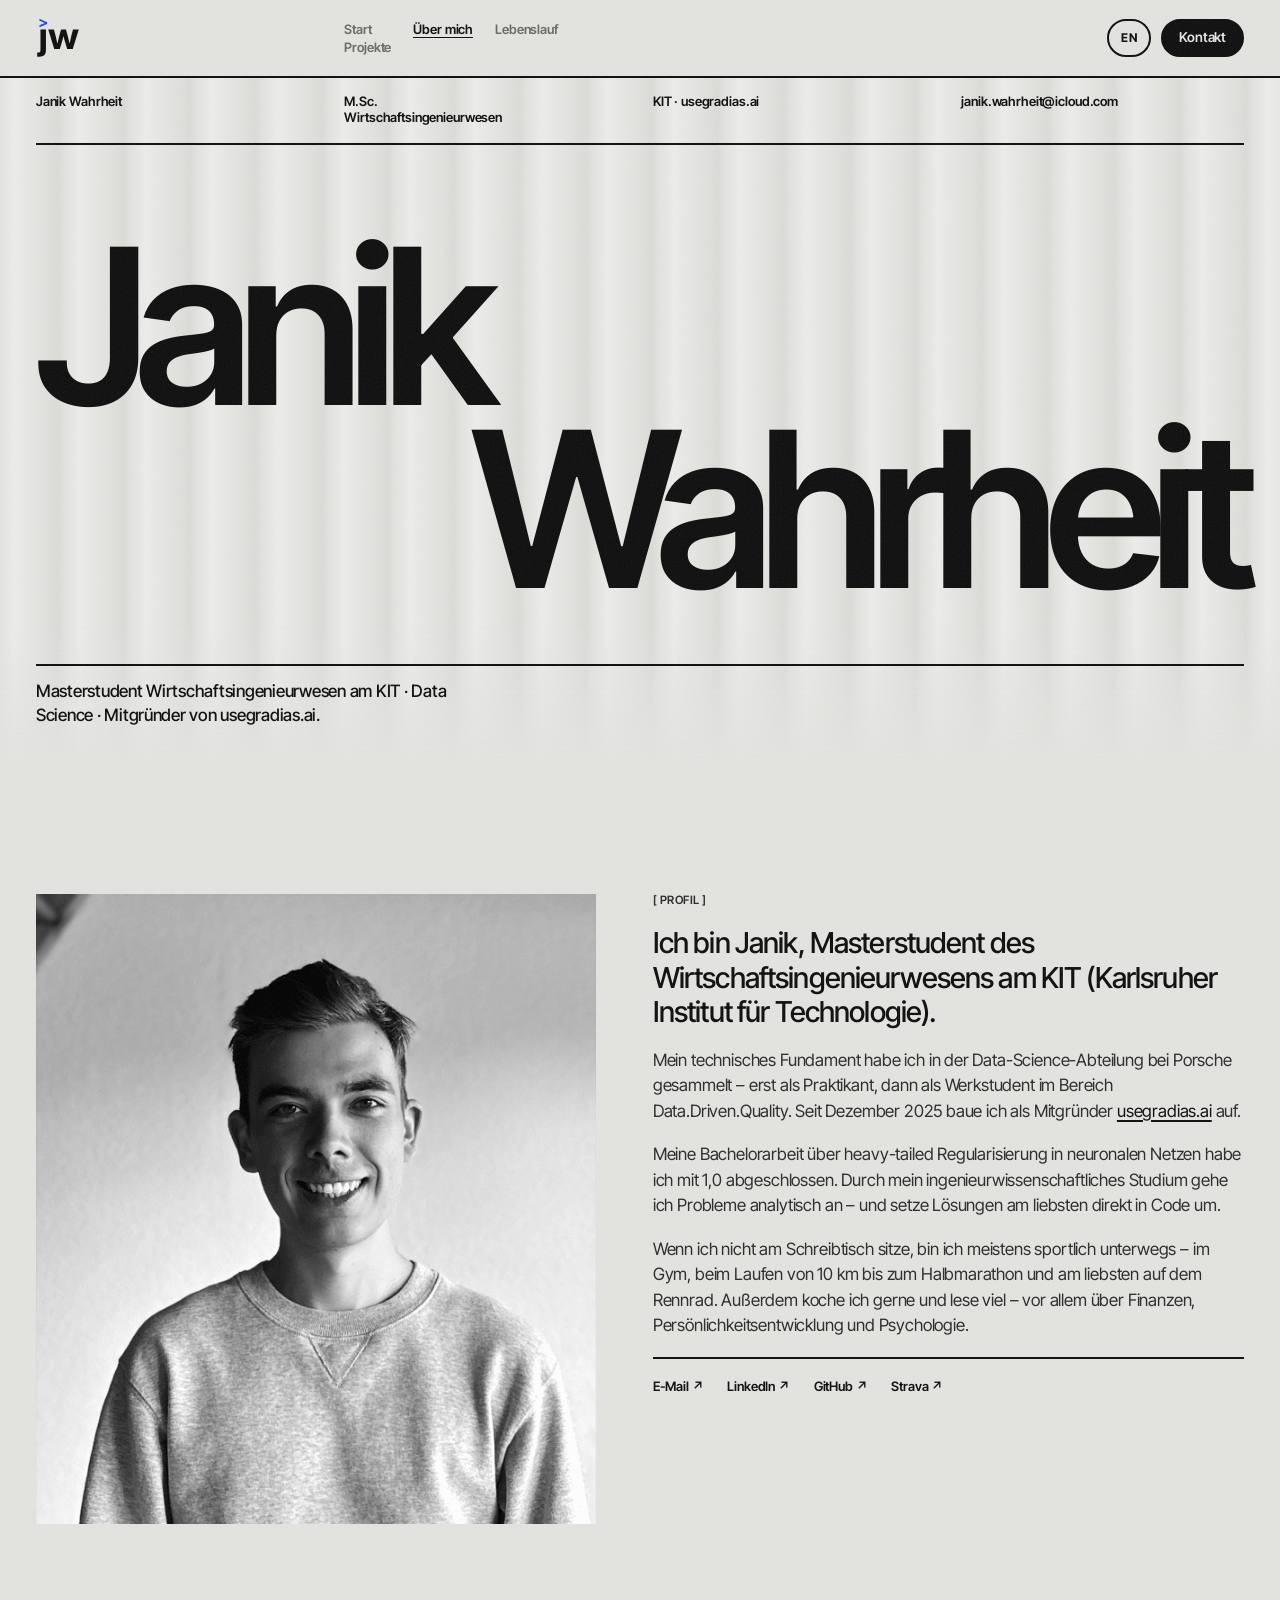
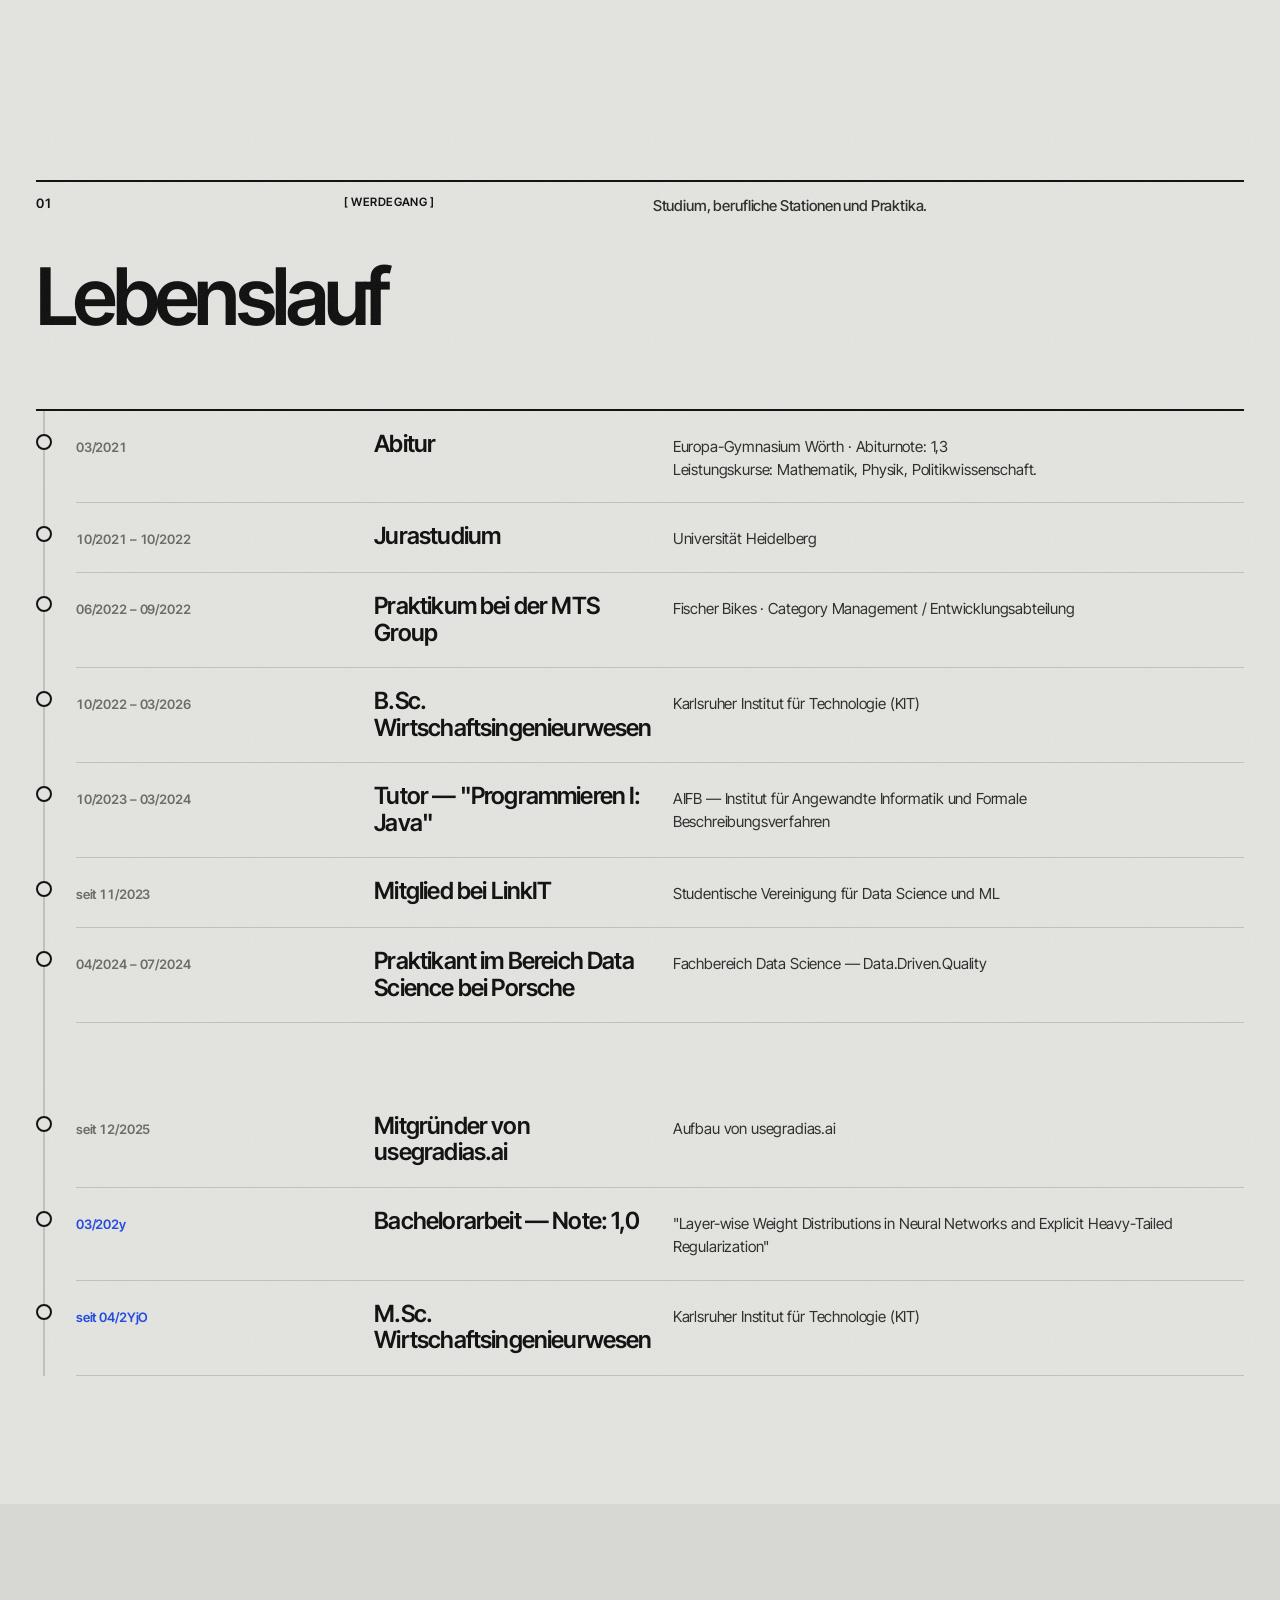
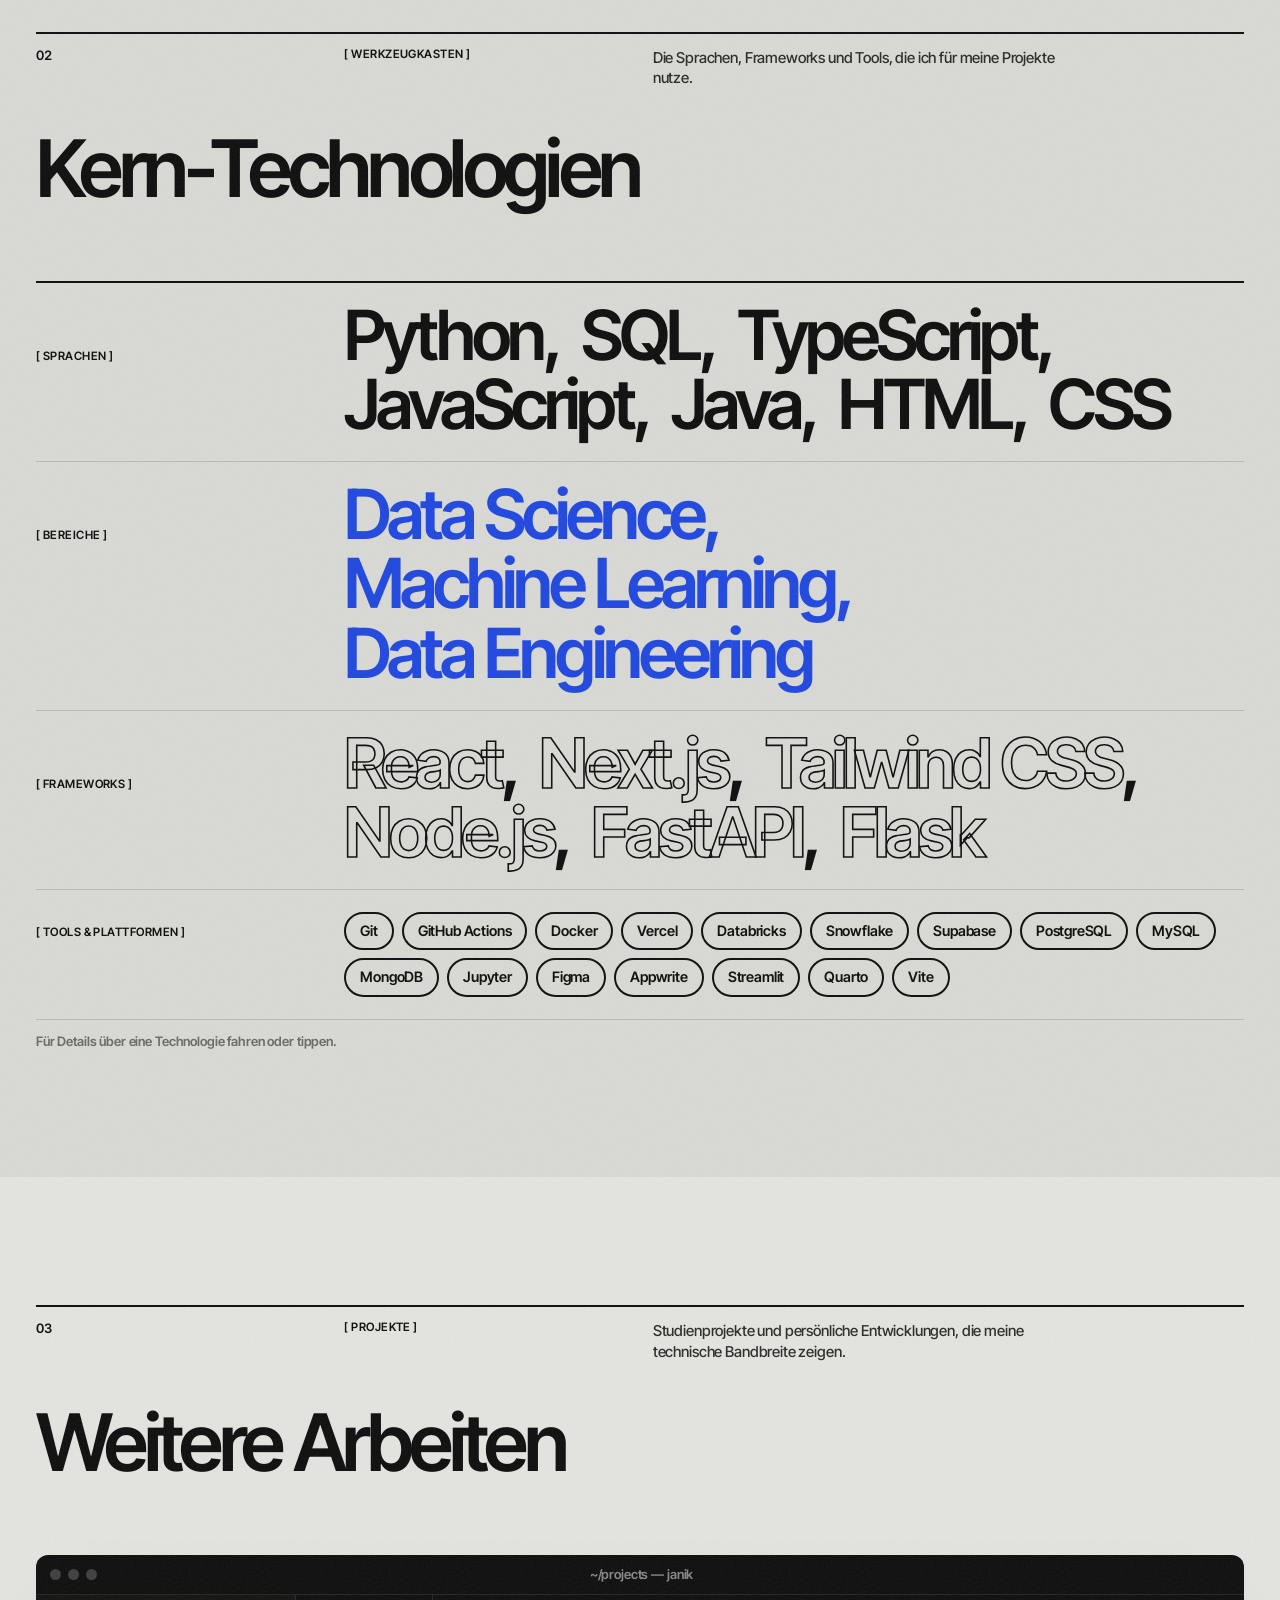
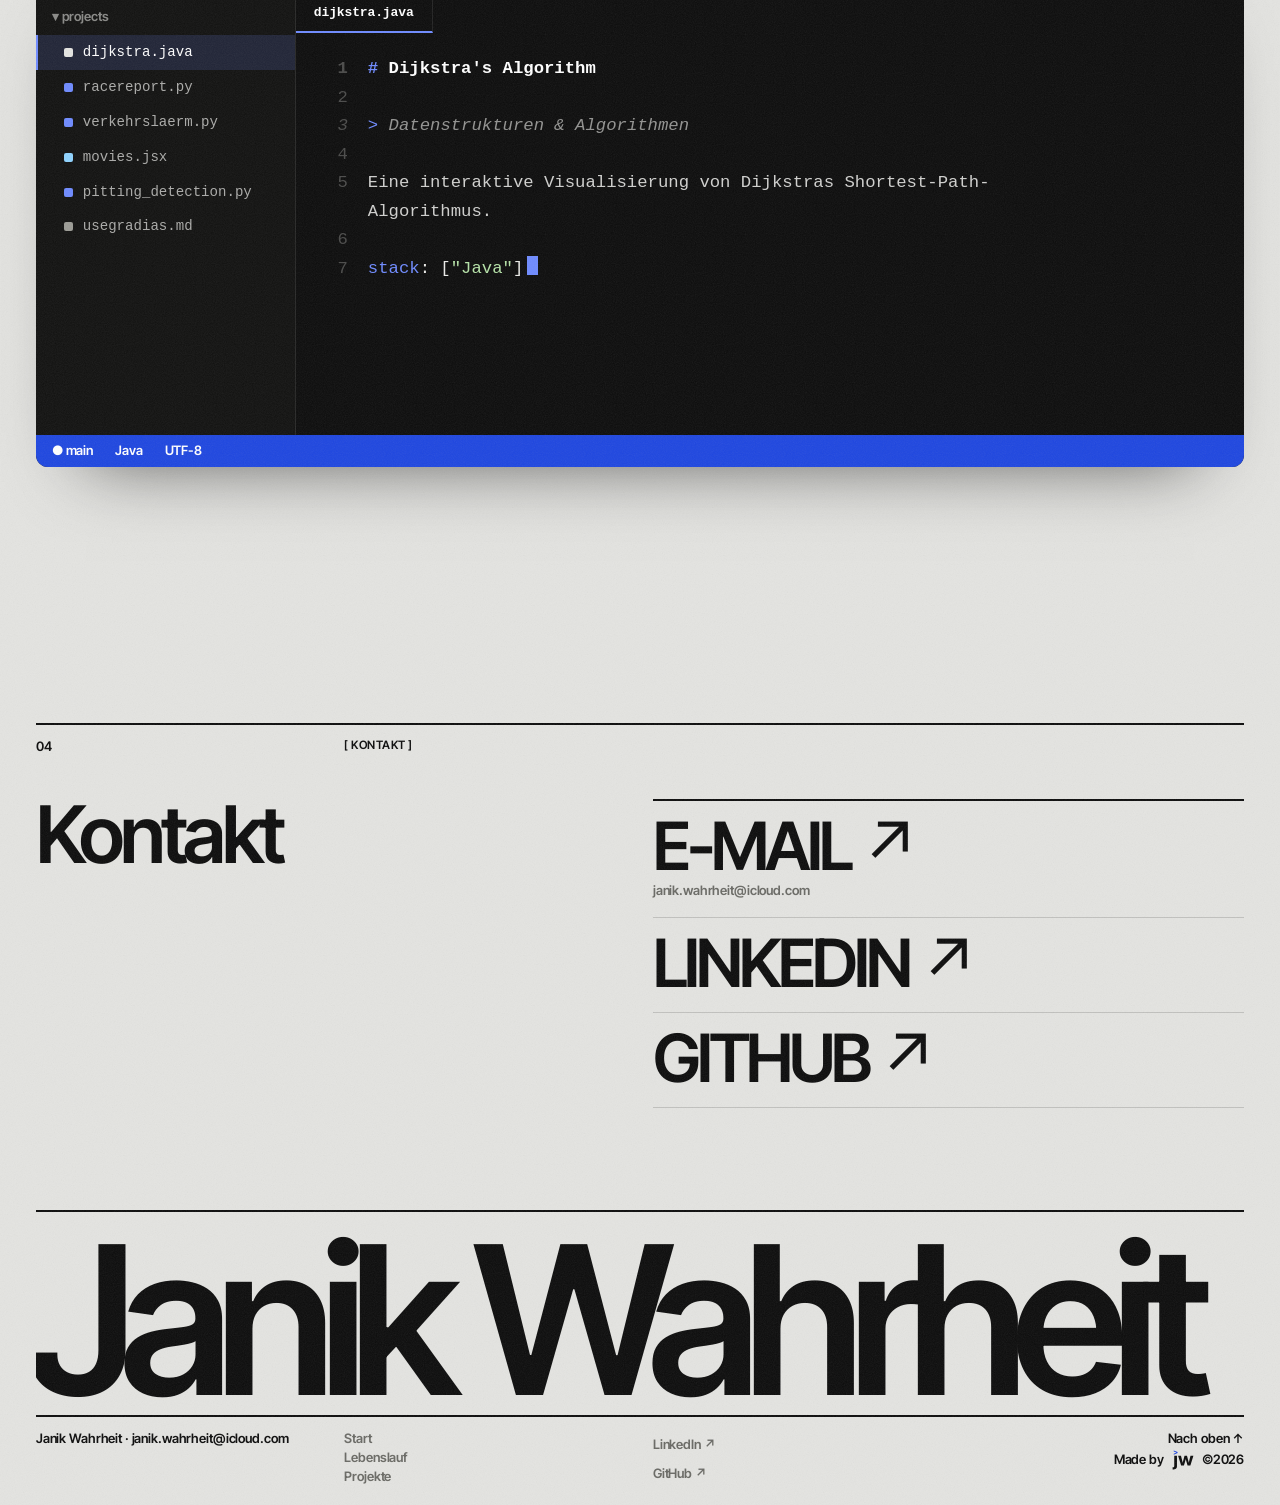
==== aboutme/index.html @ 0285ab27 "fixes" ====
<!DOCTYPE html>
<html lang="de">

<head>
  <meta charset="UTF-8">
  <meta name="viewport" content="width=device-width, initial-scale=1.0, viewport-fit=cover">
  <title data-i18n-title="about.cv_page_title">Lebenslauf — Janik Wahrheit</title>
  <meta name="description" data-i18n-content="about.cv_meta_desc"
    content="Janik Wahrheit — Masterstudent Wirtschaftsingenieurwesen am KIT. Lebenslauf, Projekte und Kenntnisse.">
  <meta name="theme-color" content="#E4E4E1">
  <link rel="icon" type="image/svg+xml" href="../assets/img/favicon.svg">
  <link rel="preconnect" href="https://fonts.googleapis.com">
  <link rel="preconnect" href="https://fonts.gstatic.com" crossorigin>
  <link href="https://fonts.googleapis.com/css2?family=Inter+Tight:ital,wght@0,300..800;1,300..800&display=swap" rel="stylesheet">
  <link rel="stylesheet" href="../css/style.css">
  <script>document.documentElement.classList.add("js");</script>
</head>

<body class="cv-page">
  <svg width="0" height="0" style="position:absolute" aria-hidden="true" focusable="false">
    <symbol id="jw-mark" viewBox="650 690 1700 1540">
      <g transform="translate(448.824415 559.140952)" style="fill:var(--jw-ink,currentColor)"><path d="M373.634,570.579L584.409,570.579L584.409,1390.892C584.409,1442.636 574.321,1486.31 554.146,1521.914C533.97,1557.518 504.419,1584.458 465.492,1602.734C426.566,1621.011 378.619,1630.149 321.653,1630.149L247.597,1630.149L247.597,1463.523L291.034,1463.523C320.466,1463.523 341.591,1456.165 354.408,1441.449C367.226,1426.733 373.634,1403.472 373.634,1371.666L373.634,570.579Z"/><path d="M906.268,1332.501L673.419,570.579L894.163,570.579L963.234,840.456C976.526,894.099 989.581,950.235 1002.398,1008.862C1015.216,1067.49 1027.796,1126.948 1040.138,1187.238L1013.079,1187.238C1026.372,1127.423 1040.138,1068.083 1054.38,1009.218C1068.621,950.353 1082.626,894.099 1096.392,840.456L1169.024,570.579L1359.149,570.579L1430.356,840.456C1444.598,894.099 1458.721,950.235 1472.725,1008.862C1486.729,1067.49 1500.377,1126.948 1513.669,1187.238L1485.898,1187.238C1498.716,1126.948 1511.415,1067.609 1523.995,1009.218C1536.575,950.828 1549.273,894.574 1562.091,840.456L1630.45,570.579L1854.754,570.579L1621.193,1332.501L1404.722,1332.501L1317.136,1032.005C1308.591,1002.572 1300.284,971.834 1292.214,939.791C1284.143,907.747 1276.192,875.348 1268.359,842.592C1260.526,809.837 1252.575,778.031 1244.504,747.174L1283.669,747.174C1275.598,778.031 1267.528,809.837 1259.458,842.592C1251.388,875.348 1243.318,907.747 1235.247,939.791C1227.177,971.834 1218.87,1002.572 1210.325,1032.005L1122.027,1332.501L906.268,1332.501Z"/></g>
      <path style="fill:var(--jw-chev,#1F47E0)" d="M783 720L1080 850V922L783 1052V971L990 886L783 801Z"/>
    </symbol>
  </svg>

  <a class="skip-link" href="#main" data-i18n="common.skip_link">Zum Inhalt springen</a>

  <header class="mast" id="top">
    <div class="wrap mast-inner">
      <a class="brand" href="../index.html" aria-label="Janik Wahrheit">
        <svg class="mark" viewBox="0 0 1700 1540" aria-hidden="true" focusable="false"><use href="#jw-mark"/></svg>
      </a>
      <nav class="nav" id="nav">
        <a href="../index.html"><span data-i18n="common.nav_home">Start</span></a>
        <a href="./index.html" class="active"><span data-i18n="common.nav_about">Über mich</span></a>
        <a href="#cv"><span data-i18n="about.cv_h2">Lebenslauf</span></a>
        <a href="#projects"><span data-i18n="about.projects_eyebrow">Projekte</span></a>
        <a class="nav-contact" href="#contact"><span data-i18n="common.nav_contact_btn">Kontakt</span></a>
      </nav>
      <div class="mast-actions">
        <button class="lang-toggle" id="lang-toggle" type="button" aria-label="Switch to English">EN</button>
        <a class="btn btn-ink btn-sm mast-cta" href="#contact"><span data-i18n="common.nav_contact_btn">Kontakt</span></a>
        <button class="nav-toggle" id="nav-toggle" type="button" aria-label="Menü öffnen"
          data-i18n-attr="aria-label:common.nav_toggle_aria" aria-expanded="false" aria-controls="nav">
          <span></span><span></span>
        </button>
      </div>
    </div>
  </header>

  <main id="main">

    <!-- HERO -->
    <section class="hero flutes">
      <div class="wrap">
        <div class="meta-row g4">
          <p class="t-xs">Janik Wahrheit</p>
          <p class="t-xs" data-i18n="about.cv11_title">M.Sc. Wirtschaftsingenieurwesen</p>
          <p class="t-xs">KIT · usegradias.ai</p>
          <p class="t-xs"><a href="mailto:janik.wahrheit@icloud.com">janik.wahrheit@icloud.com</a></p>
        </div>
        <div class="hero-title" data-glass-area>
          <h1 class="display cv-name"><span class="l">Janik</span><span class="l l-r">Wahrheit</span></h1>
          <div class="blur-lens" aria-hidden="true"></div>
        </div>
        <div class="foot-row g4">
          <p class="hero-sub" data-i18n="about.cv_sub_line">Masterstudent Wirtschaftsingenieurwesen am KIT · Data Science · Mitgründer von usegradias.ai.</p>
        </div>
      </div>
    </section>

    <!-- PROFILE -->
    <section class="sec" id="about">
      <div class="wrap">
        <div class="intro g4">
          <figure class="intro-photo bw">
            <img src="../assets/img/janik-photo.jpg" alt="Foto von Janik Wahrheit" data-i18n-attr="alt:about.photo_alt" width="623" height="700">
          </figure>
          <div class="intro-text">
            <p class="t-br" data-i18n="about.profile_label">Profil</p>
            <p class="lead" data-i18n="about.p1">Ich bin Janik, Masterstudent des Wirtschaftsingenieurwesens am KIT (Karlsruher Institut für Technologie).</p>
            <p data-i18n-html="about.cv_p2">Mein technisches Fundament habe ich in der Data-Science-Abteilung bei Porsche gesammelt – erst als Praktikant, dann als Werkstudent im Bereich Data.Driven.Quality. Seit Dezember 2025 baue ich als Mitgründer <a href="https://usegradias.ai/" target="_blank" rel="noopener">usegradias.ai</a> auf.</p>
            <p data-i18n="about.cv_p3">Meine Bachelorarbeit über heavy-tailed Regularisierung in neuronalen Netzen habe ich mit 1,0 abgeschlossen. Durch mein ingenieurwissenschaftliches Studium gehe ich Probleme analytisch an – und setze Lösungen am liebsten direkt in Code um.</p>
            <p data-i18n="about.p4">Wenn ich nicht am Schreibtisch sitze, bin ich meistens sportlich unterwegs – im Gym, beim Laufen von 10 km bis zum Halbmarathon und am liebsten auf dem Rennrad. Außerdem koche ich gerne und lese viel – vor allem über Finanzen, Persönlichkeitsentwicklung und Psychologie.</p>
            <ul class="inline-links" aria-label="Kontakt" data-i18n-attr="aria-label:common.nav_contact_btn">
              <li><a href="mailto:janik.wahrheit@icloud.com">E-Mail ↗</a></li>
              <li><a href="https://www.linkedin.com/in/janik-wahrheit-402186225/" target="_blank" rel="noopener">LinkedIn ↗</a></li>
              <li><a href="https://github.com/janikWa" target="_blank" rel="noopener">GitHub ↗</a></li>
              <li><a href="https://www.strava.com/athletes/40733372" target="_blank" rel="noopener">Strava ↗</a></li>
            </ul>
          </div>
        </div>
      </div>
    </section>

    <!-- CV — chronological, oldest first -->
    <section class="sec" id="cv">
      <div class="wrap">
        <header class="sec-head g4">
          <span class="t-xs sec-num">01</span>
          <span class="t-br" data-i18n="about.cv_eyebrow">Werdegang</span>
          <p class="t-sm sec-sub" data-i18n="about.cv_sub">Studium, berufliche Stationen und Praktika.</p>
        </header>
        <h2 class="h2" data-i18n="about.cv_h2">Lebenslauf</h2>

        <ol class="cv">
          <li class="cv-row"><span class="t-xs cv-date" data-i18n="about.cv1_date">03/2021</span><h3 data-i18n="about.cv1_title">Abitur</h3><p data-i18n-html="about.cv1_desc">Europa-Gymnasium Wörth · Abiturnote: 1,3<br>Leistungskurse: Mathematik, Physik, Politikwissenschaft.</p></li>
          <li class="cv-row"><span class="t-xs cv-date" data-i18n="about.cv2_date">10/2021 – 10/2022</span><h3 data-i18n="about.cv2_title">Jurastudium</h3><p data-i18n="about.cv2_desc">Universität Heidelberg</p></li>
          <li class="cv-row"><span class="t-xs cv-date" data-i18n="about.cv3_date">06/2022 – 09/2022</span><h3 data-i18n="about.cv3_title">Praktikum bei der MTS Group</h3><p data-i18n="about.cv3_desc">Fischer Bikes · Category Management / Entwicklungsabteilung</p></li>
          <li class="cv-row"><span class="t-xs cv-date" data-i18n="about.cv4_date">10/2022 – 03/2026</span><h3 data-i18n="about.cv4_title">B.Sc. Wirtschaftsingenieurwesen</h3><p data-i18n="about.cv4_desc">Karlsruher Institut für Technologie (KIT)</p></li>
          <li class="cv-row"><span class="t-xs cv-date" data-i18n="about.cv5_date">10/2023 – 03/2024</span><h3 data-i18n="about.cv5_title">Tutor — "Programmieren I: Java"</h3><p data-i18n="about.cv5_desc">AIFB — Institut für Angewandte Informatik und Formale Beschreibungsverfahren</p></li>
          <li class="cv-row is-now"><span class="t-xs cv-date" data-i18n="about.cv6_date">seit 11/2023</span><h3 data-i18n="about.cv6_title">Mitglied bei LinkIT</h3><p data-i18n="about.cv6_desc">Studentische Vereinigung für Data Science und ML</p></li>
          <li class="cv-row"><span class="t-xs cv-date" data-i18n="about.cv7_date">04/2024 – 07/2024</span><h3 data-i18n="about.cv7_title">Praktikant im Bereich Data Science bei Porsche</h3><p data-i18n="about.cv7_desc">Fachbereich Data Science — Data.Driven.Quality</p></li>
          <li class="cv-row"><span class="t-xs cv-date" data-i18n="about.cv8_date">10/2024 – 04/2026</span><h3 data-i18n="about.cv8_title">Werkstudent bei Porsche</h3><p data-i18n="about.cv8_desc">Fachbereich Data Science — Data.Driven.Quality</p></li>
          <li class="cv-row is-now"><span class="t-xs cv-date" data-i18n="about.cv9_date">seit 12/2025</span><h3 data-i18n="about.cv9_title">Mitgründer von usegradias.ai</h3><p data-i18n="about.cv9_desc">Aufbau von usegradias.ai</p></li>
          <li class="cv-row"><span class="t-xs cv-date" data-i18n="about.cv10_date">03/2026</span><h3 data-i18n="about.cv10_title">Bachelorarbeit — Note: 1,0</h3><p data-i18n="about.cv10_desc">"Layer-wise Weight Distributions in Neural Networks and Explicit Heavy-Tailed Regularization"</p></li>
          <li class="cv-row is-now"><span class="t-xs cv-date" data-i18n="about.cv11_date">seit 04/2026</span><h3 data-i18n="about.cv11_title">M.Sc. Wirtschaftsingenieurwesen</h3><p data-i18n="about.cv11_desc">Karlsruher Institut für Technologie (KIT)</p></li>
        </ol>
      </div>
    </section>

    <!-- TECH STACK -->
    <section class="sec sec--tint" id="tech-stack">
      <div class="wrap">
        <header class="sec-head g4">
          <span class="t-xs sec-num">02</span>
          <span class="t-br" data-i18n="about.techstack_eyebrow">Werkzeugkasten</span>
          <p class="t-sm sec-sub" data-i18n="about.techstack_sub">Die Sprachen, Frameworks und Tools, die ich für meine Projekte nutze.</p>
        </header>
        <h2 class="h2" data-i18n="about.techstack_h2">Kern-Technologien</h2>
        <div class="techs">
          <div class="tech-row tech-row--lang g4">
            <p class="t-br tech-cat" data-i18n="about.tech_cat_lang">Sprachen</p>
            <ul class="tech-list">
              <li class="tech">
                <button class="tech-btn" type="button" aria-expanded="false" aria-controls="tech-python">Python</button>
                <div class="tech-pop tech-pop--wide" id="tech-python">
                  <span class="t-br" data-i18n="about.tech_use">Damit arbeite ich</span>
                  <p class="tech-group" data-i18n="about.tg_data">Daten</p><ul class="tech-libs"><li>PySpark</li><li>pandas</li><li>Polars</li><li>NumPy</li><li>SciPy</li><li>statsmodels</li></ul>
                  <p class="tech-group" data-i18n="about.tg_viz">Visualisierung</p><ul class="tech-libs"><li>Matplotlib</li><li>Seaborn</li><li>Plotly</li><li>Streamlit</li></ul>
                  <p class="tech-group" data-i18n="about.tg_ml">Machine Learning</p><ul class="tech-libs"><li>scikit-learn</li><li>PyTorch</li><li>TensorFlow</li><li>XGBoost</li><li>LightGBM</li></ul>
                  <p class="tech-group" data-i18n="about.tg_web">Web & APIs</p><ul class="tech-libs"><li>FastAPI</li><li>Flask</li></ul>
                  <p class="tech-group" data-i18n="about.tg_env">Umgebung & Tests</p><ul class="tech-libs"><li>Jupyter</li><li>pytest</li></ul>
                </div>
              </li>
              <li class="tech">
                <button class="tech-btn" type="button" aria-expanded="false" aria-controls="tech-sql">SQL</button>
                <div class="tech-pop" id="tech-sql">
                  <span class="t-br" data-i18n="about.tech_use">Damit arbeite ich</span>
                  <ul class="tech-libs"><li>PostgreSQL</li><li>MySQL</li><li>Supabase</li><li>Databricks</li><li>Snowflake</li></ul>
                </div>
              </li>
              <li class="tech">
                <button class="tech-btn" type="button" aria-expanded="false" aria-controls="tech-ts">TypeScript</button>
                <div class="tech-pop" id="tech-ts">
                  <span class="t-br" data-i18n="about.tech_use">Damit arbeite ich</span>
                  <ul class="tech-libs"><li>Next.js</li><li>React</li><li>Node.js</li></ul>
                </div>
              </li>
              <li class="tech">
                <button class="tech-btn" type="button" aria-expanded="false" aria-controls="tech-js">JavaScript</button>
                <div class="tech-pop" id="tech-js">
                  <span class="t-br" data-i18n="about.tech_use">Damit arbeite ich</span>
                  <ul class="tech-libs"><li>React</li><li>Node.js</li><li>Vite</li></ul>
                </div>
              </li>
              <li class="tech">
                <button class="tech-btn" type="button" aria-expanded="false" aria-controls="tech-java">Java</button>
                <div class="tech-pop" id="tech-java">
                  <span class="t-br" data-i18n="about.tech_use">Damit arbeite ich</span>
                  <p class="tech-note" data-i18n="about.tech_java_note">Tutor für „Programmieren I: Java“ am KIT; Visualisierung von Dijkstras Algorithmus.</p>
                </div>
              </li>
              <li class="tech tech--plain"><span class="tech-btn">HTML</span></li>
              <li class="tech">
                <button class="tech-btn" type="button" aria-expanded="false" aria-controls="tech-css">CSS</button>
                <div class="tech-pop" id="tech-css">
                  <span class="t-br" data-i18n="about.tech_use">Damit arbeite ich</span>
                  <ul class="tech-libs"><li>Tailwind CSS</li></ul>
                </div>
              </li>
            </ul>
          </div>
          <div class="tech-row tech-row--field g4">
            <p class="t-br tech-cat" data-i18n="about.tech_cat_field">Bereiche</p>
            <ul class="tech-list">
              <li class="tech">
                <button class="tech-btn" type="button" aria-expanded="false" aria-controls="tech-ds">Data Science</button>
                <div class="tech-pop tech-pop--wide" id="tech-ds">
                  <span class="t-br" data-i18n="about.tech_use">Damit arbeite ich</span>
                  <p class="tech-group" data-i18n="about.tg_data">Daten</p><ul class="tech-libs"><li>pandas</li><li>Polars</li><li>NumPy</li><li>SciPy</li><li>statsmodels</li></ul>
                  <p class="tech-group" data-i18n="about.tg_viz">Visualisierung</p><ul class="tech-libs"><li>Matplotlib</li><li>Seaborn</li><li>Plotly</li><li>Streamlit</li><li>Quarto</li></ul>
                  <p class="tech-group" data-i18n="about.tg_env">Umgebung & Tests</p><ul class="tech-libs"><li>Jupyter</li></ul>
                </div>
              </li>
              <li class="tech">
                <button class="tech-btn" type="button" aria-expanded="false" aria-controls="tech-ml">Machine Learning</button>
                <div class="tech-pop tech-pop--wide" id="tech-ml">
                  <span class="t-br" data-i18n="about.tech_use">Damit arbeite ich</span>
                  <p class="tech-group" data-i18n="about.tg_ml">Machine Learning</p><ul class="tech-libs"><li>scikit-learn</li><li>PyTorch</li><li>TensorFlow</li><li>XGBoost</li><li>LightGBM</li><li>Hugging Face Transformers</li></ul>
                  <p class="tech-group" data-i18n="about.tg_llm">LLMs & KI</p><ul class="tech-libs"><li>OpenAI API</li><li>Anthropic API</li><li>LangChain</li></ul>
                  <p class="tech-group" data-i18n="about.tg_ops">MLOps</p><ul class="tech-libs"><li>MLflow</li></ul>
                  <p class="tech-note" data-i18n="about.tech_ml_note">Bachelorarbeit zu heavy-tailed Regularisierung in neuronalen Netzen (Note 1,0).</p>
                </div>
              </li>
              <li class="tech">
                <button class="tech-btn" type="button" aria-expanded="false" aria-controls="tech-de">Data Engineering</button>
                <div class="tech-pop" id="tech-de">
                  <span class="t-br" data-i18n="about.tech_use">Damit arbeite ich</span>
                  <ul class="tech-libs"><li>Databricks</li><li>Snowflake</li><li>PySpark</li><li>SQL</li><li>PostgreSQL</li></ul>
                </div>
              </li>
            </ul>
          </div>
          <div class="tech-row tech-row--fw g4">
            <p class="t-br tech-cat" data-i18n="about.tech_cat_fw">Frameworks</p>
            <ul class="tech-list">
              <li class="tech">
                <button class="tech-btn" type="button" aria-expanded="false" aria-controls="tech-react">React</button>
                <div class="tech-pop" id="tech-react">
                  <span class="t-br" data-i18n="about.tech_use">Damit arbeite ich</span>
                  <ul class="tech-libs"><li>TypeScript</li><li>Vite</li><li>Appwrite</li></ul>
                </div>
              </li>
              <li class="tech">
                <button class="tech-btn" type="button" aria-expanded="false" aria-controls="tech-next">Next.js</button>
                <div class="tech-pop" id="tech-next">
                  <span class="t-br" data-i18n="about.tech_use">Damit arbeite ich</span>
                  <ul class="tech-libs"><li>TypeScript</li><li>Tailwind CSS</li><li>Vercel</li><li>React</li></ul>
                </div>
              </li>
              <li class="tech tech--plain"><span class="tech-btn">Tailwind CSS</span></li>
              <li class="tech">
                <button class="tech-btn" type="button" aria-expanded="false" aria-controls="tech-node">Node.js</button>
                <div class="tech-pop" id="tech-node">
                  <span class="t-br" data-i18n="about.tech_use">Damit arbeite ich</span>
                  <ul class="tech-libs"><li>JavaScript</li><li>TypeScript</li><li>REST APIs</li></ul>
                </div>
              </li>
              <li class="tech">
                <button class="tech-btn" type="button" aria-expanded="false" aria-controls="tech-fastapi">FastAPI</button>
                <div class="tech-pop" id="tech-fastapi">
                  <span class="t-br" data-i18n="about.tech_use">Damit arbeite ich</span>
                  <ul class="tech-libs"><li>Python</li><li>REST APIs</li><li>pytest</li></ul>
                </div>
              </li>
              <li class="tech">
                <button class="tech-btn" type="button" aria-expanded="false" aria-controls="tech-flask">Flask</button>
                <div class="tech-pop" id="tech-flask">
                  <span class="t-br" data-i18n="about.tech_use">Damit arbeite ich</span>
                  <ul class="tech-libs"><li>Python</li><li>REST APIs</li></ul>
                </div>
              </li>
            </ul>
          </div>
          <div class="tech-row tech-row--tools g4">
            <p class="t-br tech-cat" data-i18n="about.tech_cat_tools">Tools &amp; Plattformen</p>
            <ul class="tool-list"><li>Git</li><li>GitHub Actions</li><li>Docker</li><li>Vercel</li><li>Databricks</li><li>Snowflake</li><li>Supabase</li><li>PostgreSQL</li><li>MySQL</li><li>MongoDB</li><li>Jupyter</li><li>Figma</li><li>Appwrite</li><li>Streamlit</li><li>Quarto</li><li>Vite</li></ul>
          </div>
        </div>
        <p class="t-xs tech-hint" data-i18n="about.tech_hint">Für Details über eine Technologie fahren oder tippen.</p>
      </div>
    </section>

    <!-- PROJECTS -->
    <section class="sec" id="projects">
      <div class="wrap">
        <header class="sec-head g4">
          <span class="t-xs sec-num">03</span>
          <span class="t-br" data-i18n="about.projects_eyebrow">Projekte</span>
          <p class="t-sm sec-sub" data-i18n="about.projects_sub">Studienprojekte und persönliche Entwicklungen, die meine technische Bandbreite zeigen.</p>
        </header>
        <h2 class="h2" data-i18n="about.projects_h2">Weitere Arbeiten</h2>

        <!-- side projects as files in a code editor -->
        <div class="editor" data-editor>
          <div class="editor-bar">
            <span class="browser-dots" aria-hidden="true"><i></i><i></i><i></i></span>
            <span class="editor-title t-xs">~/projects — janik</span>
          </div>
          <div class="editor-body">
            <div class="editor-side">
              <p class="editor-folder t-xs">▾ projects</p>
              <div class="editor-files" role="tablist" aria-label="Projekte" data-i18n-attr="aria-label:about.projects_eyebrow">
                <button class="editor-file f-java" role="tab" id="ef-dijkstra" aria-controls="ep-dijkstra" aria-selected="true" data-lang="Java">dijkstra.java</button>
                <button class="editor-file f-py" role="tab" id="ef-racereport" aria-controls="ep-racereport" aria-selected="false" data-lang="Python">racereport.py</button>
                <button class="editor-file f-py" role="tab" id="ef-laerm" aria-controls="ep-laerm" aria-selected="false" data-lang="Python">verkehrslaerm.py</button>
                <button class="editor-file f-jsx" role="tab" id="ef-movies" aria-controls="ep-movies" aria-selected="false" data-lang="React">movies.jsx</button>
                <button class="editor-file f-py" role="tab" id="ef-pitting" aria-controls="ep-pitting" aria-selected="false" data-lang="Python">pitting_detection.py</button>
                <button class="editor-file f-md" role="tab" id="ef-usegradias" aria-controls="ep-usegradias" aria-selected="false" data-lang="Markdown">usegradias.md</button>
              </div>
            </div>
            <div class="editor-main">
              <div class="editor-tab t-xs" data-editor-tab>dijkstra.java</div>
              <div class="editor-panels">
                <section class="editor-panel" role="tabpanel" id="ep-dijkstra" aria-labelledby="ef-dijkstra">
                  <ol class="code">
                    <li class="c-h"><span class="c-mark">#</span> <span>Dijkstra&#x27;s Algorithm</span></li>
                    <li></li>
                    <li class="c-q"><span class="c-mark">&gt;</span> <span data-i18n="about.proj1_tag">Datenstrukturen &amp; Algorithmen</span></li>
                    <li></li>
                    <li class="c-p"><span data-i18n="about.proj1_desc">Eine interaktive Visualisierung von Dijkstras Shortest-Path-Algorithmus.</span></li>
                    <li></li>
                    <li><span class="c-k">stack</span>: [<span class="c-s">"Java"</span>]</li>
                  </ol>
                </section>
                <section class="editor-panel" role="tabpanel" id="ep-racereport" aria-labelledby="ef-racereport">
                  <ol class="code">
                    <li class="c-h"><span class="c-mark">#</span> <span>racereport</span></li>
                    <li></li>
                    <li class="c-q"><span class="c-mark">&gt;</span> <span data-i18n="about.proj2_tag">Datenvisualisierung &amp; Reporting</span></li>
                    <li></li>
                    <li class="c-p"><span data-i18n="about.proj2_desc">Verwandelt eine URL mit Laufergebnissen automatisch in einen Bericht — erstellt mit Quarto, um Pace- und Leistungsdaten aus Laufwettbewerben sichtbar zu machen.</span></li>
                    <li></li>
                    <li><span class="c-k">stack</span>: [<span class="c-s">"Python"</span>, <span class="c-s">"Quarto"</span>]</li>
                  </ol>
                </section>
                <section class="editor-panel" role="tabpanel" id="ep-laerm" aria-labelledby="ef-laerm">
                  <ol class="code">
                    <li class="c-h"><span class="c-mark">#</span> <span data-i18n="about.proj3_title">Straßenverkehrslärm</span></li>
                    <li></li>
                    <li class="c-q"><span class="c-mark">&gt;</span> <span data-i18n="about.proj3_tag">Universitätsprojekt</span></li>
                    <li></li>
                    <li class="c-p"><span data-i18n="about.proj3_desc">Ein Universitätsprojekt zur Analyse von Straßenverkehrslärm-Daten.</span></li>
                    <li></li>
                    <li><span class="c-k">stack</span>: [<span class="c-s">"Python"</span>]</li>
                  </ol>
                </section>
                <section class="editor-panel" role="tabpanel" id="ep-movies" aria-labelledby="ef-movies">
                  <ol class="code">
                    <li class="c-h"><span class="c-mark">#</span> <span>Movies</span></li>
                    <li></li>
                    <li class="c-p"><span data-i18n="about.proj4_desc">Eine React + Vite App zum Durchsuchen einer Filmdatenbank, mit einem Appwrite-Backend, das die meistgesuchten Titel in einem Live-Ranking erfasst.</span></li>
                    <li></li>
                    <li><span class="c-k">stack</span>: [<span class="c-s">"React"</span>, <span class="c-s">"Vite"</span>, <span class="c-s">"Appwrite"</span>]</li>
                  </ol>
                </section>
                <section class="editor-panel" role="tabpanel" id="ep-pitting" aria-labelledby="ef-pitting">
                  <ol class="code">
                    <li class="c-h"><span class="c-mark">#</span> <span>Pitting Detection</span></li>
                    <li></li>
                    <li class="c-q"><span class="c-mark">&gt;</span> <span data-i18n="about.proj5_tag">Vorausschauende Qualitätsüberwachung</span></li>
                    <li></li>
                    <li class="c-p"><span data-i18n="about.proj5_desc">Ein Universitätsprojekt zur Erkennung von Lochfraß (Pitting) in der Produktion anhand von Live-Daten, mit Streamlit-Dashboard und automatischen E-Mail-Warnungen.</span></li>
                    <li></li>
                    <li><span class="c-k">stack</span>: [<span class="c-s">"Python"</span>, <span class="c-s">"Streamlit"</span>]</li>
                  </ol>
                </section>
                <section class="editor-panel" role="tabpanel" id="ep-usegradias" aria-labelledby="ef-usegradias">
                  <ol class="code">
                    <li class="c-h"><span class="c-mark">#</span> <span>usegradias.ai</span></li>
                    <li></li>
                    <li class="c-p"><span data-i18n-html="about.proj6_desc">Unser Startup – gemeinsam gegründet im Dezember 2025.</span></li>
                    <li></li>
                    <li><span class="c-k">link</span>: <a class="c-link" href="https://usegradias.ai/" target="_blank" rel="noopener">usegradias.ai ↗</a></li>
                  </ol>
                </section>
              </div>
            </div>
          </div>
          <div class="editor-status t-xs" aria-hidden="true"><span>● main</span><span data-editor-lang>Java</span><span>UTF-8</span></div>
        </div>
      </div>
    </section>

    <!-- CONTACT — personal -->
    <section class="sec contact" id="contact">
      <div class="wrap">
        <header class="sec-head g4">
          <span class="t-xs sec-num">04</span>
          <span class="t-br" data-i18n="common.nav_contact_btn">Kontakt</span>
        </header>
        <div class="contact-grid g4">
          <h2 class="h2 contact-copy" data-i18n="common.nav_contact_btn">Kontakt</h2>
          <ul class="big-links">
            <li><a href="mailto:janik.wahrheit@icloud.com"><span class="bl-main">E-Mail <span class="bl-arr" aria-hidden="true">↗</span></span><span class="bl-sub t-xs">janik.wahrheit@icloud.com</span></a></li>
            <li><a href="https://www.linkedin.com/in/janik-wahrheit-402186225/" target="_blank" rel="noopener"><span class="bl-main">LinkedIn <span class="bl-arr" aria-hidden="true">↗</span></span></a></li>
            <li><a href="https://github.com/janikWa" target="_blank" rel="noopener"><span class="bl-main">GitHub <span class="bl-arr" aria-hidden="true">↗</span></span></a></li>
          </ul>
        </div>
      </div>
    </section>

  </main>

  <footer class="foot">
    <div class="wrap">
      <div class="foot-mark" data-glass-area>
        <p class="mega" aria-hidden="true">Janik Wahrheit</p>
        <div class="blur-lens" aria-hidden="true"></div>
      </div>
      <div class="foot-row g4">
        <p class="t-xs">Janik Wahrheit · <a href="mailto:janik.wahrheit@icloud.com">janik.wahrheit@icloud.com</a></p>
        <nav class="foot-nav" aria-label="Footer-Navigation" data-i18n-attr="aria-label:common.footer_nav_aria">
          <a class="t-xs" href="../index.html" data-i18n="common.nav_home">Start</a>
          <a class="t-xs" href="#cv" data-i18n="about.cv_h2">Lebenslauf</a>
          <a class="t-xs" href="#projects" data-i18n="about.projects_eyebrow">Projekte</a>
        </nav>
        <ul class="foot-nav" aria-label="Soziale Netzwerke" data-i18n-attr="aria-label:common.social_aria">
          <li><a class="t-xs" href="https://www.linkedin.com/in/janik-wahrheit-402186225/" target="_blank" rel="noopener">LinkedIn ↗</a></li>
          <li><a class="t-xs" href="https://github.com/janikWa" target="_blank" rel="noopener">GitHub ↗</a></li>
        </ul>
        <div class="foot-end">
          <a class="t-xs" href="#top"><span data-i18n="common.back_to_top">Nach oben</span> ↑</a>
          <p class="t-xs made-by"><span data-i18n="common.made_by">Made by</span><svg class="mark" viewBox="0 0 1700 1540" aria-hidden="true" focusable="false"><use href="#jw-mark"/></svg><span>©<span data-year>2026</span></span></p>
        </div>
      </div>
    </div>
  </footer>

  <script src="../js/i18n.js"></script>
  <script src="../js/main.js"></script>
</body>

</html>
---- css/style.css ----
/* ==========================================================================
   Janik Wahrheit — poster system
   Grey paper, black ink, one cobalt. Inter Tight only.
   Signatures: fluted glass, scrambled type, thick poster rules
   with metadata rows, and the speckled liquid line.
   ========================================================================== */

:root {
  --bg: #E4E4E1;
  --bg-2: #D9D9D5;
  --card: #ECECE9;
  --ink: #0D0D0D;
  --ink-2: #2B2B29;
  --mute: #6A6A65;
  --hair: rgba(13, 13, 13, .16);
  --thick: 2px;
  --blue: #1F47E0;
  --blue-light: #6F8BFF;

  --font: "Inter Tight", "Helvetica Neue", Helvetica, Arial, sans-serif;

  --wrap: 1480px;
  --gutter: clamp(16px, 2.8vw, 44px);
  --gap: clamp(16px, 2vw, 32px);
  --mast-h: 76px;
  --sec-y: clamp(80px, 10vw, 152px);

  --ease: cubic-bezier(.2, .7, .1, 1);

  --jw-ink: var(--ink);
  --jw-chev: var(--blue);
  color-scheme: light;
}

/* ---------- reset ---------- */
*, *::before, *::after { box-sizing: border-box; }
html { -webkit-text-size-adjust: 100%; scroll-behavior: smooth; scroll-padding-top: calc(var(--mast-h) + 12px); }
body {
  margin: 0;
  background: var(--bg);
  color: var(--ink);
  font: 400 1.0625rem/1.5 var(--font);
  letter-spacing: -.01em;
  -webkit-font-smoothing: antialiased;
  -moz-osx-font-smoothing: grayscale;
  overflow-x: hidden;
}
/* print grain over everything — absolute over the whole page, not fixed: iOS Safari takes the colour of its
   status-bar area from fixed layers at the top, and a near-transparent one lets the page show through there */
body { position: relative; }
body::after {
  content: "";
  position: absolute; inset: 0; z-index: 300; pointer-events: none;
  opacity: .085;
  background-image: url("data:image/svg+xml,%3Csvg xmlns='http://www.w3.org/2000/svg' width='200' height='200'%3E%3Cfilter id='n'%3E%3CfeTurbulence type='fractalNoise' baseFrequency='.9' numOctaves='3' stitchTiles='stitch'/%3E%3CfeColorMatrix type='saturate' values='0'/%3E%3C/filter%3E%3Crect width='100%25' height='100%25' filter='url(%23n)'/%3E%3C/svg%3E");
}
img, svg { display: block; max-width: 100%; }
h1, h2, h3, p, figure, ul, ol { margin: 0; padding: 0; }
ul, ol { list-style: none; }
a { color: inherit; text-decoration: none; }
button { font: inherit; color: inherit; }
::selection { background: var(--blue); color: #fff; }
:focus-visible { outline: 2px solid var(--blue); outline-offset: 3px; }

.wrap { width: 100%; max-width: var(--wrap); margin-inline: auto; padding-inline: var(--gutter); }
.g4 { display: grid; grid-template-columns: repeat(4, minmax(0, 1fr)); column-gap: var(--gap); }
.g3 { display: grid; grid-template-columns: repeat(3, minmax(0, 1fr)); column-gap: var(--gap); }

.skip-link { position: absolute; left: 16px; top: -60px; z-index: 400; background: var(--ink); color: var(--bg); padding: 10px 16px; transition: top .2s; }
.skip-link:focus { top: 12px; }

/* ---------- type ---------- */
.t-xs { font: 600 .8125rem/1.2 var(--font); letter-spacing: -.01em; }
.t-sm { font: 500 .9375rem/1.35 var(--font); letter-spacing: -.01em; }
.t-br { font: 600 .72rem/1.2 var(--font); letter-spacing: .04em; text-transform: uppercase; }
.t-br::before { content: "[ "; } .t-br::after { content: " ]"; }
.lead { font: 500 clamp(1.3rem, 1rem + 1vw, 1.85rem)/1.2 var(--font); letter-spacing: -.03em; }
.lead strong { font-weight: 600; }

.display {
  font: 600 clamp(3.4rem, 10.9vw, 12.6rem)/.84 var(--font);
  letter-spacing: -.068em;
}
.h2 {
  font: 600 clamp(2.6rem, 6.2vw, 6.8rem)/.9 var(--font);
  letter-spacing: -.058em;
  max-width: 14ch;
  margin-bottom: clamp(48px, 6vw, 96px);
  text-wrap: balance;
}
.h2--xl { font-size: clamp(2.9rem, 8.4vw, 9.4rem); max-width: 13ch; }
.h3 { font: 600 clamp(1.45rem, 1.1rem + 1vw, 2.1rem)/1.02 var(--font); letter-spacing: -.045em; }

.arr { width: 14px; height: 14px; fill: none; stroke: currentColor; stroke-width: 1.8; stroke-linecap: round; stroke-linejoin: round; transition: transform .35s var(--ease); flex: none; }

/* status dot */
.status { display: inline-flex; align-items: center; gap: 9px; }
.dot { width: 8px; height: 8px; border-radius: 50%; background: var(--blue); flex: none; animation: ping 2.4s var(--ease) infinite; }
.dot--idle { background: transparent; border: 1.5px solid currentColor; animation: none; }
@keyframes ping { 0% { box-shadow: 0 0 0 0 rgba(31, 71, 224, .45); } 70%, 100% { box-shadow: 0 0 0 9px rgba(31, 71, 224, 0); } }


/* fluted backdrop — soft vertical reeds like ribbed glass */
.flutes {
  --fl: 66px;   /* reed width */
  --flutes: repeating-linear-gradient(90deg,
    rgba(255, 255, 255, 0) 0px,
    rgba(255, 255, 255, .34) calc(var(--fl) * .21),
    rgba(255, 255, 255, .06) calc(var(--fl) * .52),
    rgba(0, 0, 0, .035) calc(var(--fl) * .88),
    rgba(255, 255, 255, 0) var(--fl));
  background-image: var(--flutes);
}
.hero.flutes { background-image: linear-gradient(to bottom, transparent calc(100% - 140px), var(--bg)), var(--flutes); }

/* ---------- buttons ---------- */
.btn {
  display: inline-flex; align-items: center; justify-content: space-between; gap: 18px;
  height: 52px; padding: 0 22px;
  border-radius: 999px; border: var(--thick) solid var(--ink);
  font: 600 .95rem/1 var(--font); letter-spacing: -.01em; white-space: nowrap;
  transition: background-color .3s var(--ease), color .3s var(--ease), border-color .3s var(--ease);
}
.btn:hover .arr { transform: translateX(3px); }
.btn:hover .arr-down { transform: translateY(3px); }
.btn-ink { background: var(--ink); color: var(--bg); }
.btn-ink:hover { background: var(--blue); border-color: var(--blue); color: #fff; }
.btn-line { background: transparent; color: var(--ink); }
.btn-line:hover { background: var(--ink); color: var(--bg); }
.btn-sm { height: 38px; padding: 0 16px; font-size: .85rem; }

/* ---------- masthead ---------- */
.mast {
  position: sticky; top: 0; z-index: 100;
  background: var(--bg);
  border-bottom: var(--thick) solid var(--ink);
}
.mast-inner {
  height: var(--mast-h);
  display: grid; grid-template-columns: repeat(4, minmax(0, 1fr)); column-gap: var(--gap); align-items: center;
}
.brand { display: inline-flex; align-items: center; gap: 12px; position: relative; z-index: 2; justify-self: start; }
.mark { width: 44px; height: auto; aspect-ratio: 1700 / 1540; }
.mast-tag { max-width: 11ch; }
.nav { display: grid; grid-template-columns: repeat(3, auto); justify-content: start; gap: 2px 22px; }
.nav a { font: 600 .8125rem/1.25 var(--font); letter-spacing: -.01em; color: var(--mute); transition: color .2s; }
.nav a:hover, .nav a.active { color: var(--ink); }
.nav a.active span { border-bottom: 1.5px solid currentColor; }
.nav .nav-contact { display: none; }
.mast-actions { display: flex; justify-content: flex-end; align-items: center; gap: 10px; position: relative; z-index: 2; }
.lang-toggle {
  height: 38px; min-width: 44px; padding: 0 12px; border-radius: 999px;
  border: var(--thick) solid var(--ink); background: transparent;
  font: 700 .75rem/1 var(--font); letter-spacing: .02em; cursor: pointer;
}
.lang-toggle:hover { background: var(--ink); color: var(--bg); }
.nav-toggle { display: none; width: 44px; height: 38px; border-radius: 999px; border: var(--thick) solid var(--ink); background: transparent; cursor: pointer; position: relative; }
.nav-toggle span { position: absolute; left: 12px; right: 12px; height: 2px; background: var(--ink); transition: transform .4s var(--ease), top .4s var(--ease); }
.nav-toggle span:first-child { top: 13px; } .nav-toggle span:last-child { top: 20px; }
.nav-toggle[aria-expanded="true"] span:first-child { top: 16.5px; transform: rotate(45deg); }
.nav-toggle[aria-expanded="true"] span:last-child { top: 16.5px; transform: rotate(-45deg); }

/* ---------- hero (poster) ---------- */
.hero { padding-bottom: clamp(24px, 3vw, 40px); overflow: hidden; }
.meta-row { padding: 16px 0 18px; border-bottom: var(--thick) solid var(--ink); }
.meta-row p { max-width: 24ch; }
.hero-title { position: relative; padding: clamp(40px, 7vw, 120px) 0 clamp(36px, 5vw, 80px); }
.hero .display .l { display: block; }
.hero .display .l2 { padding-left: 8%; }
.hero .display .l3, .hero .display .l4 { text-align: right; }
.hero .display .l5 {
  font-size: clamp(1.5rem, 3.4vw, 3.8rem); letter-spacing: -.05em; line-height: 1;
  color: var(--mute); margin-top: .45em;
}
.rotator { display: inline-block; }
.rotator.is-scrambling { color: var(--blue); }

.foot-row { padding-top: 18px; border-top: var(--thick) solid var(--ink); align-items: start; row-gap: 16px; }
.hero-sub { grid-column: 1 / span 2; font: 500 1.0625rem/1.4 var(--font); letter-spacing: -.015em; max-width: 46ch; }
.hero .foot-row .btn { justify-self: stretch; }



/* ---------- fluted glass ---------- */
[data-glass-area] { position: relative; }
.glass {
  position: absolute; top: 0; bottom: 0; left: 0;
  width: clamp(200px, 30%, 520px);
  display: flex; pointer-events: none; z-index: 3;
  transform: translate3d(var(--gx, 22vw), 0, 0);
  will-change: transform;
}
.glass i {
  flex: 1 1 0;
  -webkit-backdrop-filter: blur(var(--b, 7px));
  backdrop-filter: blur(var(--b, 7px));
  background: linear-gradient(90deg,
    rgba(255, 255, 255, .30) 0%,
    rgba(255, 255, 255, .06) 22%,
    rgba(255, 255, 255, 0) 55%,
    rgba(0, 0, 0, .07) 88%,
    rgba(255, 255, 255, .22) 100%);
}
.glass i:nth-child(4n+1) { --b: 6px; }
.glass i:nth-child(4n+2) { --b: 11px; }
.glass i:nth-child(4n+3) { --b: 8px; }
.glass i:nth-child(4n) { --b: 14px; }


/* ---------- hover blur — a soft round blur spot that follows the cursor over big type ---------- */
.blur-lens {
  position: absolute; left: 0; top: 0; z-index: 3; pointer-events: none;
  width: clamp(220px, 24vw, 400px); aspect-ratio: 1; border-radius: 50%;
  -webkit-backdrop-filter: blur(16px); backdrop-filter: blur(16px);
  -webkit-mask-image: radial-gradient(closest-side, #000 45%, transparent 100%);
  mask-image: radial-gradient(closest-side, #000 45%, transparent 100%);
  transform: translate3d(calc(var(--lx, 0px) - 50%), calc(var(--ly, 0px) - 50%), 0) scale(var(--ls, 0));
  will-change: transform;
}

/* ---------- sections ---------- */
.sec { padding-block: var(--sec-y); position: relative; }
.sec--tint { background: var(--bg-2); }
.sec-head { padding-top: 14px; border-top: var(--thick) solid var(--ink); margin-bottom: clamp(28px, 3.5vw, 52px); align-items: start; }
.sec-sub { grid-column: 3 / span 2; color: var(--ink-2); max-width: 46ch; }
.sec-num { font-variant-numeric: tabular-nums; }

/* services — full panels; in the zoom scene (JS) they pin and zoom in one after another */
.zoom-stage { max-width: var(--wrap); margin-inline: auto; padding-inline: var(--gutter); display: grid; gap: var(--gap); }
.zpanel {
  position: relative; overflow: hidden; border-radius: 8px;
  padding: clamp(18px, 2.6vw, 40px);
  min-height: min(78svh, 760px);
  display: grid; grid-template-columns: repeat(4, minmax(0, 1fr)); grid-template-rows: auto 1fr auto;
  column-gap: var(--gap); row-gap: clamp(16px, 2.5vh, 28px);
  color: var(--ink);
}
.zpanel--grey { background: var(--card); }
.zpanel--ink { background: #0D0D0D; color: #ECECE9; }
.zpanel--blue { background: var(--blue); color: #fff; }
.zpanel--light { background: #F4F4F2; }
.zpanel--blue .dot { background: #fff; }
.zpanel-head { grid-column: 1 / -1; display: flex; justify-content: space-between; align-items: baseline; padding-bottom: 12px; border-bottom: var(--thick) solid currentColor; }
.zpanel-title { grid-column: 1 / span 2; grid-row: 2; align-self: center; font: 600 clamp(3rem, 8.2vw, 9.6rem)/.86 var(--font); letter-spacing: -.066em; text-wrap: balance; }
.zpanel-visual { grid-column: 3 / span 2; grid-row: 2 / span 2; align-self: center; justify-self: center; width: 100%; max-width: 620px; }
.zpanel-text { grid-column: 1 / span 2; grid-row: 3; align-self: end; max-width: 42ch; font: 500 clamp(1.02rem, .95rem + .45vw, 1.35rem)/1.38 var(--font); letter-spacing: -.02em; opacity: .9; }
.zpanel .dot { background: #6F8BFF; }

.zv { width: 100%; height: auto; }
.zv .frame { fill: none; stroke: currentColor; stroke-width: 2; opacity: .35; }
.zv .dim { fill: currentColor; opacity: .22; }
.zv .soft { fill: currentColor; opacity: .1; }
.zv .ink { fill: currentColor; opacity: .9; }
.zv .accent { fill: var(--blue); }
.zv .tint { fill: var(--blue); opacity: .14; }
.zv-dash .bar { fill: currentColor; opacity: .85; transform-box: fill-box; transform-origin: bottom; animation: bars 2.6s var(--ease) infinite alternate; animation-delay: var(--d); }
.zv-dash .bar.accent { fill: #6F8BFF; opacity: 1; }
.zv-dash .accent { fill: #6F8BFF; }
.zv-dash .line { fill: none; stroke: #6F8BFF; stroke-width: 3; stroke-linejoin: round; stroke-linecap: round; }
@keyframes bars { 0% { transform: scaleY(.72); } 100% { transform: scaleY(1); } }
.zv-flow .track { fill: none; stroke: currentColor; stroke-width: 2; opacity: .3; stroke-dasharray: 4 7; }
.zv-flow .pulse { fill: none; stroke: #fff; stroke-width: 4; stroke-linecap: round; stroke-dasharray: 10 200; animation: flow 3.2s linear infinite; }
.zv-flow .node rect { fill: var(--blue); stroke: #fff; stroke-width: 2; }
.zv-flow .node path, .zv-flow .node circle { fill: none; stroke: #fff; stroke-width: 2.4; stroke-linecap: round; stroke-linejoin: round; }
.zv-flow .node .fillw { fill: #fff; stroke: none; }
.zv-flow .node--done rect { fill: #fff; }
.zv-flow .node--done path { stroke: var(--blue); stroke-width: 3.4; }
@keyframes flow { from { stroke-dashoffset: 10; } to { stroke-dashoffset: -100; } }
.zchat { display: grid; gap: 14px; }
.zchat p { font: 500 clamp(1.15rem, 1rem + 1vw, 1.9rem)/1.25 var(--font); letter-spacing: -.03em; padding: .7em 1em; border-radius: 22px; max-width: 22ch; }
.zchat-q { background: #fff; color: var(--ink); justify-self: start; border-bottom-left-radius: 6px; }
.zchat-a { background: #0D0D0D; color: #fff; justify-self: end; border-bottom-right-radius: 6px; }
.zpanel--light .zchat-q { background: var(--bg-2); }
.zpanel--light .zchat-a { background: var(--blue); }

/* approach — ink panel with the liquid line */
.sec--ink {
  background: #0D0D0D; color: #ECECE9; overflow: hidden;
  --ink: #ECECE9; --ink-2: rgba(236, 236, 233, .84); --mute: rgba(236, 236, 233, .6); --hair: rgba(236, 236, 233, .22);
}
.sec--ink ::selection { background: #fff; color: var(--blue); }
.sec--ink > .wrap { position: relative; z-index: 1; }
.liquid { position: absolute; inset: 0; width: 100%; height: 100%; pointer-events: none; }
.liquid-path { fill: none; stroke: var(--blue); stroke-width: 96; stroke-linecap: round; stroke-dasharray: 1; stroke-dashoffset: var(--draw, 0); }

.stages { counter-reset: s; }
.stage { padding-top: 14px; border-top: var(--thick) solid var(--ink); display: flex; flex-direction: column; gap: 14px; }
.stage-top { display: flex; gap: 14px; align-items: baseline; color: var(--ink-2); }
.stage-arr { margin-left: auto; font: 600 1.4rem/1 var(--font); color: var(--ink); }
.stage .h3 { margin-top: clamp(24px, 4vw, 64px); }
.stage p { color: var(--ink-2); max-width: 38ch; }
.chips { display: flex; flex-wrap: wrap; gap: 8px; margin-top: 4px; }
.chips li { font: 600 .78rem/1 var(--font); padding: 9px 13px; border-radius: 999px; background: #ECECE9; color: #0D0D0D; }
.note { margin-top: clamp(56px, 7vw, 104px); padding-top: 14px; border-top: 1px solid var(--hair); font: 500 clamp(1.2rem, 1rem + .8vw, 1.6rem)/1.25 var(--font); letter-spacing: -.03em; max-width: 34ch; }

/* process */
.htrack-stage { max-width: var(--wrap); margin-inline: auto; padding-inline: var(--gutter); }
.steps { row-gap: 48px; }
.step { position: relative; padding-top: 14px; border-top: var(--thick) solid var(--ink); display: flex; flex-direction: column; gap: 12px; }
.step-node { display: none; }
.step-n { font: 600 clamp(6rem, 12vw, 12.5rem)/.78 var(--font); letter-spacing: -.08em; margin: 8px 0 clamp(20px, 3vw, 44px) -.06em; }
.step p { color: var(--ink-2); max-width: 32ch; }
.step:nth-child(1) .step-n { color: var(--blue); }

/* ==========================================================================
   Scroll scenes — scrubbed to scroll position (Apple-style), JS sets the vars.
   Without JS or with reduced motion none of the classes below are applied.
   ========================================================================== */

/* headline words light up one by one */
.h2 .w { opacity: var(--o, 1); transition: opacity .12s linear; }

/* elements that rise out of blur as they enter */
.scrub { opacity: var(--v, 1); transform: translate3d(0, calc((1 - var(--v, 1)) * 64px), 0); filter: blur(calc((1 - var(--v, 1)) * 10px)); will-change: transform, opacity; }

/* pinned process scene */
/* zoom scene (services) */
.is-zoom .zoom-track { height: calc((var(--n) + .4) * 100svh); position: relative; }
.is-zoom .zoom-stage {
  position: sticky; top: var(--mast-h);
  height: calc(100svh - var(--mast-h));
  max-width: none; padding: 0; display: block; overflow: hidden;
}
.is-zoom .zpanel {
  position: absolute; inset: 14px var(--gutter) 18px; min-height: 0;
  transform: scale(calc(.5 + var(--z, 0) * .5 - var(--d, 0) * .07));
  opacity: var(--a, 0);
  border-radius: calc(8px + (1 - var(--z, 0)) * 28px);
  will-change: transform, opacity;
}
.is-zoom .zpanel::after { content: ""; position: absolute; inset: 0; background: #000; opacity: calc(var(--d, 0) * .45); pointer-events: none; }
.is-zoom .zpanel-head, .is-zoom .zpanel-title, .is-zoom .zpanel-visual, .is-zoom .zpanel-text {
  opacity: var(--c, 1); transform: translate3d(0, calc((1 - var(--c, 1)) * 30px), 0);
}

/* horizontal timeline (process) */
.is-htrack .htrack-wrap { position: relative; height: calc(var(--dist, 1500px) + 100svh - var(--mast-h)); }
.is-htrack .htrack-stage {
  position: sticky; top: var(--mast-h);
  height: calc(100svh - var(--mast-h));
  max-width: none; padding: 0; overflow: hidden;
  display: flex; align-items: center;
}
.is-htrack .htrack {
  display: flex; gap: clamp(20px, 2.4vw, 36px); width: max-content;
  padding: 44px max(var(--gutter), calc((100vw - var(--wrap)) / 2 + var(--gutter))) 0;
  transform: translate3d(var(--tx, 0px), 0, 0); will-change: transform;
  position: relative;
}
.is-htrack .htrack::before, .is-htrack .htrack::after { content: ""; position: absolute; top: 15px; height: 2px; left: 0; }
.is-htrack .htrack::before { right: 0; background: var(--hair); }
.is-htrack .htrack::after { width: var(--lf, 0px); background: var(--blue); }
.is-htrack .step {
  flex: none; width: clamp(280px, 36vw, 520px); min-height: min(58svh, 520px);
  border-top: 0; padding: clamp(20px, 2vw, 28px); background: var(--card);
  opacity: .38; transform: scale(.94); transform-origin: left center;
  transition: opacity .5s var(--ease), transform .6s var(--ease), box-shadow .6s var(--ease);
}
.is-htrack .step.is-lit { opacity: 1; transform: none; box-shadow: 0 30px 50px -40px rgba(0, 0, 0, .45); }
.is-htrack .step-node {
  display: block; position: absolute; left: 0; top: -37px; width: 16px; height: 16px; border-radius: 50%;
  background: var(--bg); border: 2px solid var(--ink); transition: background-color .3s, border-color .3s, transform .4s var(--ease);
}
.is-htrack .step.is-lit .step-node { background: var(--blue); border-color: var(--blue); transform: scale(1.15); }
.is-htrack .step-n { color: var(--ink); margin-top: 0; }
.is-htrack .step.is-lit .step-n { color: var(--blue); }
.is-htrack .step .h3 { font-size: clamp(1.8rem, 1.4rem + 1.6vw, 3rem); margin-top: auto; }
.is-htrack .step p { font-size: 1.05rem; }


/* client work — live sites in a browser window */
.browser { background: var(--card); border-radius: 12px; overflow: hidden; box-shadow: 0 1px 0 rgba(0, 0, 0, .05), 0 40px 70px -50px rgba(0, 0, 0, .55); border: 1px solid rgba(0, 0, 0, .08); }
.browser-bar { display: flex; align-items: flex-end; gap: 18px; padding: 10px 14px 0; background: var(--bg-2); }
.browser-dots { display: inline-flex; gap: 7px; padding-bottom: 12px; flex: none; }
.browser-dots i { width: 11px; height: 11px; border-radius: 50%; background: rgba(13, 13, 13, .18); }
.browser-tabs { display: flex; gap: 4px; overflow-x: auto; scrollbar-width: none; }
.browser-tab {
  display: inline-flex; align-items: center; gap: 8px; white-space: nowrap;
  padding: 10px 16px 11px; border: 0; border-radius: 10px 10px 0 0; cursor: pointer;
  background: transparent; color: var(--mute); font: 600 .82rem/1 var(--font); letter-spacing: -.01em;
  transition: background-color .25s, color .25s;
}
.browser-tab:hover { color: var(--ink); background: rgba(255, 255, 255, .35); }
.browser-tab[aria-selected="true"] { background: var(--card); color: var(--ink); }
.browser-url { display: flex; align-items: center; gap: 10px; margin: 8px 12px; padding: 9px 14px; border-radius: 999px; background: var(--bg); }
.browser-lock { width: 10px; height: 12px; border: 1.6px solid var(--mute); border-radius: 2px; position: relative; flex: none; }
.browser-lock::before { content: ""; position: absolute; left: 1px; right: 1px; top: -6px; height: 6px; border: 1.6px solid var(--mute); border-bottom: 0; border-radius: 5px 5px 0 0; }
.browser-addr { font: 500 .85rem/1 var(--font); color: var(--ink-2); flex: 1; min-width: 0; overflow: hidden; text-overflow: ellipsis; white-space: nowrap; }
.browser-open { color: var(--blue); white-space: nowrap; }
.browser-open[hidden] { display: none; }
.browser-view { position: relative; height: clamp(440px, 72svh, 780px); background: #fff; border-top: 1px solid rgba(0, 0, 0, .06); }
.bpanel { position: absolute; inset: 0; }
.bpanel iframe { width: 100%; height: 100%; border: 0; display: block; background: #fff; }
.browser-shield { position: absolute; inset: 0; border: 0; padding: 0; cursor: pointer; background: linear-gradient(to top, rgba(13, 13, 13, .28), rgba(13, 13, 13, 0) 45%); display: flex; align-items: flex-end; justify-content: center; padding-bottom: 28px; transition: opacity .3s; }
.browser-shield .btn { pointer-events: none; box-shadow: 0 14px 30px -14px rgba(0, 0, 0, .5); }
.browser-shield:hover .btn { background: var(--blue); border-color: var(--blue); color: #fff; }
.bpanel.is-live .browser-shield { opacity: 0; pointer-events: none; }
.bpanel--soon { background-color: var(--card); display: grid; place-items: center; padding: 6%; }
.bpanel--soon .soon { width: 100%; }
.bpanel-status { position: absolute; left: 20px; bottom: 18px; }
.bpanel--empty { background: var(--card); display: flex; flex-direction: column; align-items: center; justify-content: center; gap: 18px; border: 2px dashed var(--hair); }
.soon { position: relative; display: grid; align-items: center; min-height: 220px; overflow: hidden; }
.soon-title { font: 600 clamp(2.8rem, 9vw, 9rem)/.86 var(--font); letter-spacing: -.065em; }
.soon-title--sm { font-size: clamp(2rem, 4.5vw, 4.4rem); color: var(--mute); }
.soon-plus { width: 34px; height: 34px; position: relative; }
.soon-plus::before, .soon-plus::after { content: ""; position: absolute; inset: 16px 0; background: var(--mute); }
.soon-plus::after { inset: 0 16px; }
.browser-captions { margin-top: 22px; }
.bcap { padding-top: 14px; border-top: var(--thick) solid var(--ink); align-items: baseline; row-gap: 8px; }
.bcap .h3 { grid-column: 2; }
.bcap p { grid-column: 3 / span 2; color: var(--ink-2); max-width: 56ch; }
.is-tabs .bpanel:not(.is-active), .is-tabs .bcap:not(.is-active) { display: none; }
.glass--static { width: 100%; transform: none; }
.glass--static i:nth-child(odd) { --b: 9px; }
.glass--static i:nth-child(even) { --b: 4px; }


/* about teaser */
.teaser { align-items: end; row-gap: 32px; }
.teaser-name { grid-column: 1; align-self: start; font: 600 clamp(2rem, 3.6vw, 4rem)/.88 var(--font); letter-spacing: -.06em; text-transform: uppercase; }
.teaser-photo { grid-column: 2; }
.teaser-text { grid-column: 3 / span 2; display: flex; flex-direction: column; gap: 22px; align-items: flex-start; }
.teaser-text > p:not(.lead) { color: var(--ink-2); max-width: 50ch; }
.bw { position: relative; overflow: hidden; background: var(--bg-2); }
.bw img { width: 100%; height: auto; filter: grayscale(1) contrast(1.12) brightness(1.03); transition: filter .8s var(--ease), transform .8s var(--ease); }
.bw:hover img { filter: grayscale(0); transform: scale(1.02); }
.bw figcaption { position: absolute; left: 10px; bottom: 10px; background: var(--bg); padding: 5px 8px; }

/* contact */
.contact { padding-bottom: clamp(64px, 8vw, 120px); }
.contact .h2--xl { max-width: 12ch; }
.contact-grid { row-gap: 40px; align-items: start; }
.contact-copy { grid-column: 1 / span 2; display: flex; flex-direction: column; gap: 20px; max-width: 34ch; }
.big-links { grid-column: 3 / span 2; border-top: var(--thick) solid var(--ink); }
.big-links li { border-bottom: 1px solid var(--hair); }
.big-links a { display: flex; flex-direction: column; gap: 6px; padding: 16px 0 18px; }
.bl-main { font: 600 clamp(2.4rem, 5.2vw, 5.4rem)/.9 var(--font); letter-spacing: -.06em; text-transform: uppercase; transition: color .25s, letter-spacing .5s var(--ease); }
.bl-arr { display: inline-block; font-weight: 400; transition: transform .4s var(--ease); }
.big-links a:hover .bl-main { color: var(--blue); }
.big-links a:hover .bl-arr { transform: translate(6px, -6px); }
.bl-sub { color: var(--mute); }

/* footer */
.foot { padding-bottom: 20px; overflow: hidden; }
.foot-mark { overflow: hidden; border-top: var(--thick) solid var(--ink); }
.mega {
  font: 600 clamp(3.5rem, 16.2vw, 15.4rem)/.8 var(--font); letter-spacing: -.075em;
  white-space: nowrap; padding: .12em 0 .06em; margin-left: -.04em;
}
.foot-mark .glass { width: clamp(200px, 26%, 420px); }
.foot-row.g4 { border-top: var(--thick) solid var(--ink); padding-top: 14px; }
.foot-nav { display: flex; flex-direction: column; gap: 3px; }
.foot-nav a { color: var(--mute); transition: color .2s; }
.foot-nav a:hover { color: var(--ink); }
.foot-end { display: flex; flex-direction: column; gap: 3px; align-items: flex-end; text-align: right; }
.made-by { display: inline-flex; align-items: center; gap: 8px; }
.made-by .mark { width: 22px; }

/* ==========================================================================
   CV page (/aboutme) — personal, static (no reveal animation)
   ========================================================================== */
.cv-name .l-r { text-align: right; }
@media (min-width: 1101px) { .cv-page .mast-actions { grid-column: 4; } }
.cv-page .display { font-size: clamp(4rem, 17vw, 19rem); }

.intro { row-gap: 40px; align-items: start; }
.intro-photo { grid-column: 1 / span 2; position: sticky; top: calc(var(--mast-h) + 24px); max-width: 560px; }
.intro-text { grid-column: 3 / span 2; display: flex; flex-direction: column; gap: 18px; color: var(--ink-2); max-width: 60ch; }
.intro-text .lead { color: var(--ink); }
.intro-text a { color: var(--ink); text-decoration: underline; text-decoration-thickness: 1.5px; text-underline-offset: 3px; }
.intro-text a:hover { color: var(--blue); }
.inline-links { display: flex; flex-wrap: wrap; gap: 8px 24px; padding-top: 14px; border-top: var(--thick) solid var(--ink); }
.inline-links a { font: 600 .8125rem/1.2 var(--font); text-decoration: none; }

/* core technologies — grouped by kind, details on hover / tap */
.techs { border-top: var(--thick) solid var(--ink); }
.tech-row { padding: 18px 0 22px; border-bottom: 1px solid var(--hair); align-items: baseline; row-gap: 12px; }
.tech-cat { grid-column: 1; padding-top: .6em; }
.tech-list, .tool-list { grid-column: 2 / -1; display: flex; flex-wrap: wrap; align-items: baseline; }
.tech-list { column-gap: .3em; font: 600 clamp(2.2rem, 5.4vw, 5.8rem)/1 var(--font); letter-spacing: -.058em; }
.tech { position: relative; display: flex; align-items: baseline; }
.tech:not(:last-child)::after { content: ","; }
.tech-btn {
  font: inherit; letter-spacing: inherit; color: inherit; background: none; border: 0; padding: 0; cursor: pointer;
  transition: filter .4s var(--ease), opacity .4s var(--ease), color .25s;
}
/* the kind of technology is readable from the type treatment */
.tech-row--lang .tech-list { color: var(--ink); }
.tech--plain .tech-btn { cursor: default; }
.tech-row--field .tech-list { color: var(--blue); }
.tech-row--fw .tech-btn { color: transparent; -webkit-text-stroke: 1.6px var(--ink); }
.tech-row--fw .tech::after { color: var(--ink); }
.tech-row--fw .tech-btn:hover, .tech-row--fw .tech.is-open .tech-btn { color: var(--ink); }
.tool-list { gap: 8px; padding-top: 4px; }
.tool-list li { font: 600 .9rem/1 var(--font); padding: 10px 14px; border-radius: 999px; border: var(--thick) solid var(--ink); }

/* focus: everything except the hovered / opened technology blurs back */
@media (hover: hover) and (pointer: fine) {
  .techs:has(.tech:hover) .tech:not(:hover) .tech-btn { filter: blur(4px); opacity: .35; }
}
.techs:has(.tech.is-open) .tech:not(.is-open) .tech-btn { filter: blur(4px); opacity: .35; }

/* detail card */
.tech-pop {
  position: absolute; left: 0; top: calc(100% + 10px); z-index: 20;
  width: max-content; max-width: min(420px, 82vw);
  padding: 16px 18px 18px; border-radius: 6px;
  background: #0D0D0D; color: #ECECE9;
  font: 500 1rem/1.4 var(--font); letter-spacing: -.01em;
  box-shadow: 0 24px 40px -24px rgba(0, 0, 0, .6);
  opacity: 0; visibility: hidden; transform: translateY(8px);
  transition: opacity .25s var(--ease), transform .35s var(--ease), visibility 0s .25s;
}
.tech.pop-left .tech-pop { left: auto; right: 0; }
.tech-pop .t-br { color: rgba(236, 236, 233, .6); }
.tech-libs { display: flex; flex-wrap: wrap; gap: 6px; margin-top: 10px; }
.tech-pop--wide { max-width: min(520px, 86vw); }
.tech-group { margin-top: 12px; font: 600 .7rem/1.2 var(--font); letter-spacing: .04em; text-transform: uppercase; color: rgba(236, 236, 233, .55); }
.tech-group + .tech-libs { margin-top: 6px; }
.tech-libs li { font: 600 .85rem/1 var(--font); padding: 8px 11px; border-radius: 999px; border: 1.5px solid rgba(236, 236, 233, .35); }
.tech-row--field .tech-libs li { border-color: #6F8BFF; }
.tech-note { margin-top: 12px; padding-top: 10px; border-top: 1px solid rgba(236, 236, 233, .2); font-size: .9rem; color: rgba(236, 236, 233, .8); }
@media (hover: hover) and (pointer: fine) {
  .tech:hover .tech-pop { opacity: 1; visibility: visible; transform: none; transition: opacity .25s var(--ease), transform .35s var(--ease), visibility 0s; }
}
.tech.is-open .tech-pop, .tech-btn:focus-visible + .tech-pop { opacity: 1; visibility: visible; transform: none; transition: opacity .25s var(--ease), transform .35s var(--ease), visibility 0s; }
.tech-hint { margin-top: 14px; color: var(--mute); }

/* CV timeline — a cobalt line fills with scroll, steps lock in as it reaches them */
.cv { position: relative; border-top: var(--thick) solid var(--ink); padding-left: 40px; --p: 1; }
.cv::before, .cv::after { content: ""; position: absolute; left: 7px; top: 0; width: 2px; }
.cv::before { bottom: 0; background: var(--hair); }
.cv::after { height: calc(var(--p) * 100%); background: var(--blue); }
.cv-row { position: relative; display: grid; grid-template-columns: repeat(4, minmax(0, 1fr)); column-gap: var(--gap); row-gap: 6px; padding: 20px 0 22px; align-items: baseline; }
.cv-row::after { content: ""; position: absolute; left: 0; right: 0; bottom: 0; height: 1px; background: var(--hair); transform-origin: left; transition: transform 1.1s var(--ease); }
.cv-row::before {
  content: ""; position: absolute; left: -40px; top: 23px; width: 16px; height: 16px; border-radius: 50%;
  background: var(--bg); border: 2px solid var(--ink); box-sizing: border-box; z-index: 1;
  transition: background-color .35s var(--ease), border-color .35s var(--ease), transform .45s var(--ease);
}
.cv-row.is-passed::before { background: var(--blue); border-color: var(--blue); transform: scale(1.12); }
.cv-row.is-now.is-passed::before { animation: ping 2.4s var(--ease) infinite; }
.cv-date { color: var(--mute); font-variant-numeric: tabular-nums; transition: color .3s; }
.cv-row.is-passed .cv-date { color: var(--ink); }
.cv-date.is-scrambling { color: var(--blue); }
.cv-row h3 { grid-column: 2; font: 600 clamp(1.15rem, 1rem + .6vw, 1.5rem)/1.12 var(--font); letter-spacing: -.035em; }
.cv-row p { grid-column: 3 / span 2; color: var(--ink-2); font-size: .95rem; max-width: 56ch; }
.cv-row h3, .cv-row p { transition: transform .9s var(--ease), opacity .9s var(--ease), clip-path .9s var(--ease); }
.cv-row p { transition-delay: .08s; }

/* entry state (only when JS runs and motion is allowed) */
.cv-anim .cv-row:not(.is-in)::after { transform: scaleX(0); }
.cv-anim .cv-row:not(.is-in) h3, .cv-anim .cv-row:not(.is-in) p { opacity: 0; transform: translateY(70%); clip-path: inset(0 0 100% 0); }
.cv-anim .cv-row:not(.is-in) .cv-date { opacity: 0; }
.cv-anim .cv-row:not(.is-in)::before { transform: scale(0); }

/* side projects — files in a code editor */
.editor { background: #0D0D0D; color: #ECECE9; border-radius: 12px; overflow: hidden; box-shadow: 0 40px 70px -50px rgba(0, 0, 0, .7); }
.editor .browser-dots i { background: rgba(236, 236, 233, .22); }
.editor-bar { display: flex; align-items: center; gap: 16px; padding: 12px 14px; border-bottom: 1px solid rgba(236, 236, 233, .1); }
.editor-bar .browser-dots { padding: 0; }
.editor-title { color: rgba(236, 236, 233, .55); margin-inline: auto; transform: translateX(-30px); }
.editor-body { display: grid; grid-template-columns: minmax(200px, 260px) minmax(0, 1fr); min-height: 440px; }
.editor-side { border-right: 1px solid rgba(236, 236, 233, .1); padding: 14px 0; background: #121211; }
.editor-folder { padding: 0 16px 10px; color: rgba(236, 236, 233, .55); }
.editor-files { display: flex; flex-direction: column; }
.editor-file {
  display: flex; align-items: center; gap: 10px; width: 100%; text-align: left;
  padding: 9px 16px 9px 28px; border: 0; background: transparent; cursor: pointer;
  font: 500 .88rem/1.2 ui-monospace, SFMono-Regular, Menlo, Consolas, monospace; color: rgba(236, 236, 233, .7);
  transition: background-color .2s, color .2s;
}
.editor-file::before { content: ""; width: 9px; height: 9px; border-radius: 2px; flex: none; background: var(--fc, #888); }
.f-py { --fc: #6F8BFF; } .f-java { --fc: #E4E4E1; } .f-jsx { --fc: #8FD3FF; } .f-md { --fc: #9C9C96; }
.editor-file:hover { background: rgba(236, 236, 233, .06); color: #fff; }
.editor-file[aria-selected="true"] { background: rgba(111, 139, 255, .16); color: #fff; box-shadow: inset 2px 0 0 #6F8BFF; }
.editor-main { display: flex; flex-direction: column; min-width: 0; }
.editor-tab { align-self: flex-start; padding: 10px 18px; border-right: 1px solid rgba(236, 236, 233, .1); border-bottom: 2px solid #6F8BFF; font-family: ui-monospace, SFMono-Regular, Menlo, Consolas, monospace; color: #fff; }
.editor-panels { flex: 1; padding: 22px 0 28px; }
.code { counter-reset: ln; font: 500 clamp(.92rem, .86rem + .3vw, 1.08rem)/1.65 ui-monospace, SFMono-Regular, Menlo, Consolas, monospace; letter-spacing: 0; }
.code li { counter-increment: ln; position: relative; min-height: 1.65em; padding: 0 24px 0 72px; }
.code li::before { content: counter(ln); position: absolute; left: 0; width: 52px; color: rgba(236, 236, 233, .28); text-align: right; user-select: none; }
.c-h { color: #fff; font-weight: 700; }
.c-mark { color: #6F8BFF; }
.c-q { color: rgba(236, 236, 233, .6); font-style: italic; }
.c-p { color: rgba(236, 236, 233, .88); max-width: 72ch; }
.c-k { color: #6F8BFF; }
.c-s { color: #B6E3A8; }
.c-link { color: #fff; text-decoration: underline; text-underline-offset: 3px; }
.editor-status { display: flex; gap: 22px; padding: 8px 16px; background: var(--blue); color: #fff; }
.is-tabs .editor-panel:not(.is-active) { display: none; }
.editor-panel + .editor-panel { margin-top: 28px; }
.is-tabs .editor-panel + .editor-panel { margin-top: 0; }
/* lines type in one after another when a file opens */
.editor-panel.is-active .code li { animation: line-in .45s var(--ease) both; animation-delay: calc(var(--li, 0) * 70ms); }
.editor-panel.is-active .code li:last-child::after { content: ""; display: inline-block; width: .6em; height: 1.1em; margin-left: 4px; vertical-align: -.15em; background: #6F8BFF; animation: caret 1s steps(2, jump-none) infinite; }
@keyframes line-in { from { opacity: 0; transform: translateX(-8px); } to { opacity: 1; transform: none; } }
@keyframes caret { 50% { opacity: 0; } }


@media (max-width: 860px) {
  .intro-photo { grid-column: 1 / -1; position: static; max-width: 420px; }
  .intro-text { grid-column: 1 / -1; }
  .cv-row { grid-template-columns: 1fr; }
  .tech-cat, .tech-list, .tool-list { grid-column: 1 / -1; }
  .editor-body { grid-template-columns: minmax(0, 1fr); }
  .editor-side { border-right: 0; border-bottom: 1px solid rgba(236, 236, 233, .1); padding: 10px 0; }
  .editor-folder { display: none; }
  .editor-files { flex-direction: row; overflow-x: auto; scrollbar-width: none; padding: 0 8px; }
  .editor-file { width: auto; white-space: nowrap; padding: 8px 12px; border-radius: 6px; }
  .editor-file[aria-selected="true"] { box-shadow: none; }
  .code li { padding: 0 14px 0 46px; }
  .code li::before { width: 32px; }
  .bcap .h3, .bcap p { grid-column: 1 / -1; }
  .browser-view { height: 70svh; }
  .tech-cat { padding-top: 0; }
  .cv-row h3, .cv-row p { grid-column: 1; }
}

/* ==========================================================================
   Motion — elements come into focus
   ========================================================================== */
.js .reveal { opacity: 0; filter: blur(14px); transform: translateY(18px); transition: opacity 1s var(--ease), filter 1s var(--ease), transform 1s var(--ease); transition-delay: var(--reveal-delay, 0s); }
.js .reveal.is-visible { opacity: 1; filter: blur(0); transform: none; }

@media (prefers-reduced-motion: reduce) {
  html { scroll-behavior: auto; }
  *, *::before, *::after { animation: none !important; transition-duration: .01ms !important; transition-delay: 0s !important; }
  .js .reveal { opacity: 1; filter: none; transform: none; }
}

/* ==========================================================================
   Responsive
   ========================================================================== */
@media (max-width: 1100px) {
  .mast-tag { display: none; }
  .mast-inner { grid-template-columns: auto 1fr auto; }
  .nav { justify-content: center; grid-template-columns: repeat(5, auto); }

  .steps { grid-template-columns: repeat(2, minmax(0, 1fr)); }
  .teaser-name { grid-column: 1 / -1; }
  .teaser-photo { grid-column: 1 / span 2; max-width: 420px; }
  .teaser-text { grid-column: 3 / span 2; }
  .contact-copy, .big-links { grid-column: 1 / -1; }
  .contact-copy { max-width: 52ch; }
}

@media (max-width: 860px) {
  :root { --mast-h: 64px; }
  .mast-cta { display: none; }
  .mast-inner { grid-template-columns: 1fr auto; }
  .nav-toggle { display: inline-block; }
  .nav {
    position: fixed; inset: 0; z-index: 1;
    display: flex; flex-direction: column; justify-content: center; align-items: flex-start; gap: 0;
    padding: var(--mast-h) var(--gutter) 40px;
    background: var(--bg);
    /* closed = display: none, not an invisible full-screen layer (iOS Safari would tint its status bar from it) */
    display: none; opacity: 0; transition: opacity .35s var(--ease), display .35s allow-discrete;
  }
  .nav.is-open { display: flex; opacity: 1; }
  @starting-style { .nav.is-open { opacity: 0; } .nav.is-open a { filter: blur(10px); opacity: 0; } }
  .nav a {
    font: 600 clamp(2.8rem, 12vw, 4.4rem)/.98 var(--font); letter-spacing: -.06em; color: var(--ink);
    filter: blur(10px); opacity: 0; transition: filter .6s var(--ease), opacity .6s var(--ease);
  }
  .nav.is-open a { filter: none; opacity: 1; }
  .nav.is-open a:nth-child(2) { transition-delay: .04s; } .nav.is-open a:nth-child(3) { transition-delay: .08s; }
  .nav.is-open a:nth-child(4) { transition-delay: .12s; } .nav.is-open a:nth-child(5) { transition-delay: .16s; }
  .nav.is-open a:nth-child(6) { transition-delay: .2s; }
  .nav a.active span { border-bottom-width: 3px; }
  .nav .nav-contact { display: block; color: var(--blue); }
  html.nav-locked { overflow: hidden; }

  .meta-row { grid-template-columns: repeat(2, minmax(0, 1fr)); row-gap: 10px; }
  .hero .display .l2 { padding-left: 0; }
  .foot-row { grid-template-columns: repeat(2, minmax(0, 1fr)); }
  .hero-sub { grid-column: 1 / -1; }

  .sec-head { grid-template-columns: auto 1fr; column-gap: 20px; row-gap: 10px; }
  .sec-sub { grid-column: 1 / -1; }

  .stages { grid-template-columns: 1fr; row-gap: 40px; }
  .stage .h3 { margin-top: 8px; }
  .stage-arr { transform: rotate(90deg); }


  .foot-row.g4 { grid-template-columns: repeat(2, minmax(0, 1fr)); row-gap: 24px; }
  .foot-end { align-items: flex-start; text-align: left; }
}

@media (max-width: 620px) {
  /* finer, slightly crisper reeds so the ribbed glass still reads on a narrow screen */
  .flutes { --fl: 30px; }
  .hero.flutes { background-image: linear-gradient(to bottom, transparent calc(100% - 100px), var(--bg)),
    repeating-linear-gradient(90deg, rgba(255, 255, 255, 0) 0px, rgba(255, 255, 255, .45) 6px, rgba(255, 255, 255, .08) 16px, rgba(0, 0, 0, .05) 26px, rgba(255, 255, 255, 0) 30px); }
  .zpanel { grid-template-columns: 1fr; grid-template-rows: auto auto 1fr auto; }
  .zpanel-title, .zpanel-visual, .zpanel-text { grid-column: 1; grid-row: auto; }
  .zpanel-title { font-size: clamp(2.6rem, 12.5vw, 4.4rem); }
  .zpanel-visual { max-width: 340px; justify-self: start; }
  .zchat p { font-size: 1.05rem; }
  .is-htrack .step { width: 78vw; min-height: 52svh; }
  .is-htrack .step-n { font-size: clamp(5rem, 28vw, 8rem); }
  .steps { grid-template-columns: 1fr; }
  .teaser-photo, .teaser-text { grid-column: 1 / -1; }
  .teaser-photo { max-width: 320px; }
  .hero .foot-row .btn { grid-column: 1 / -1; }
}
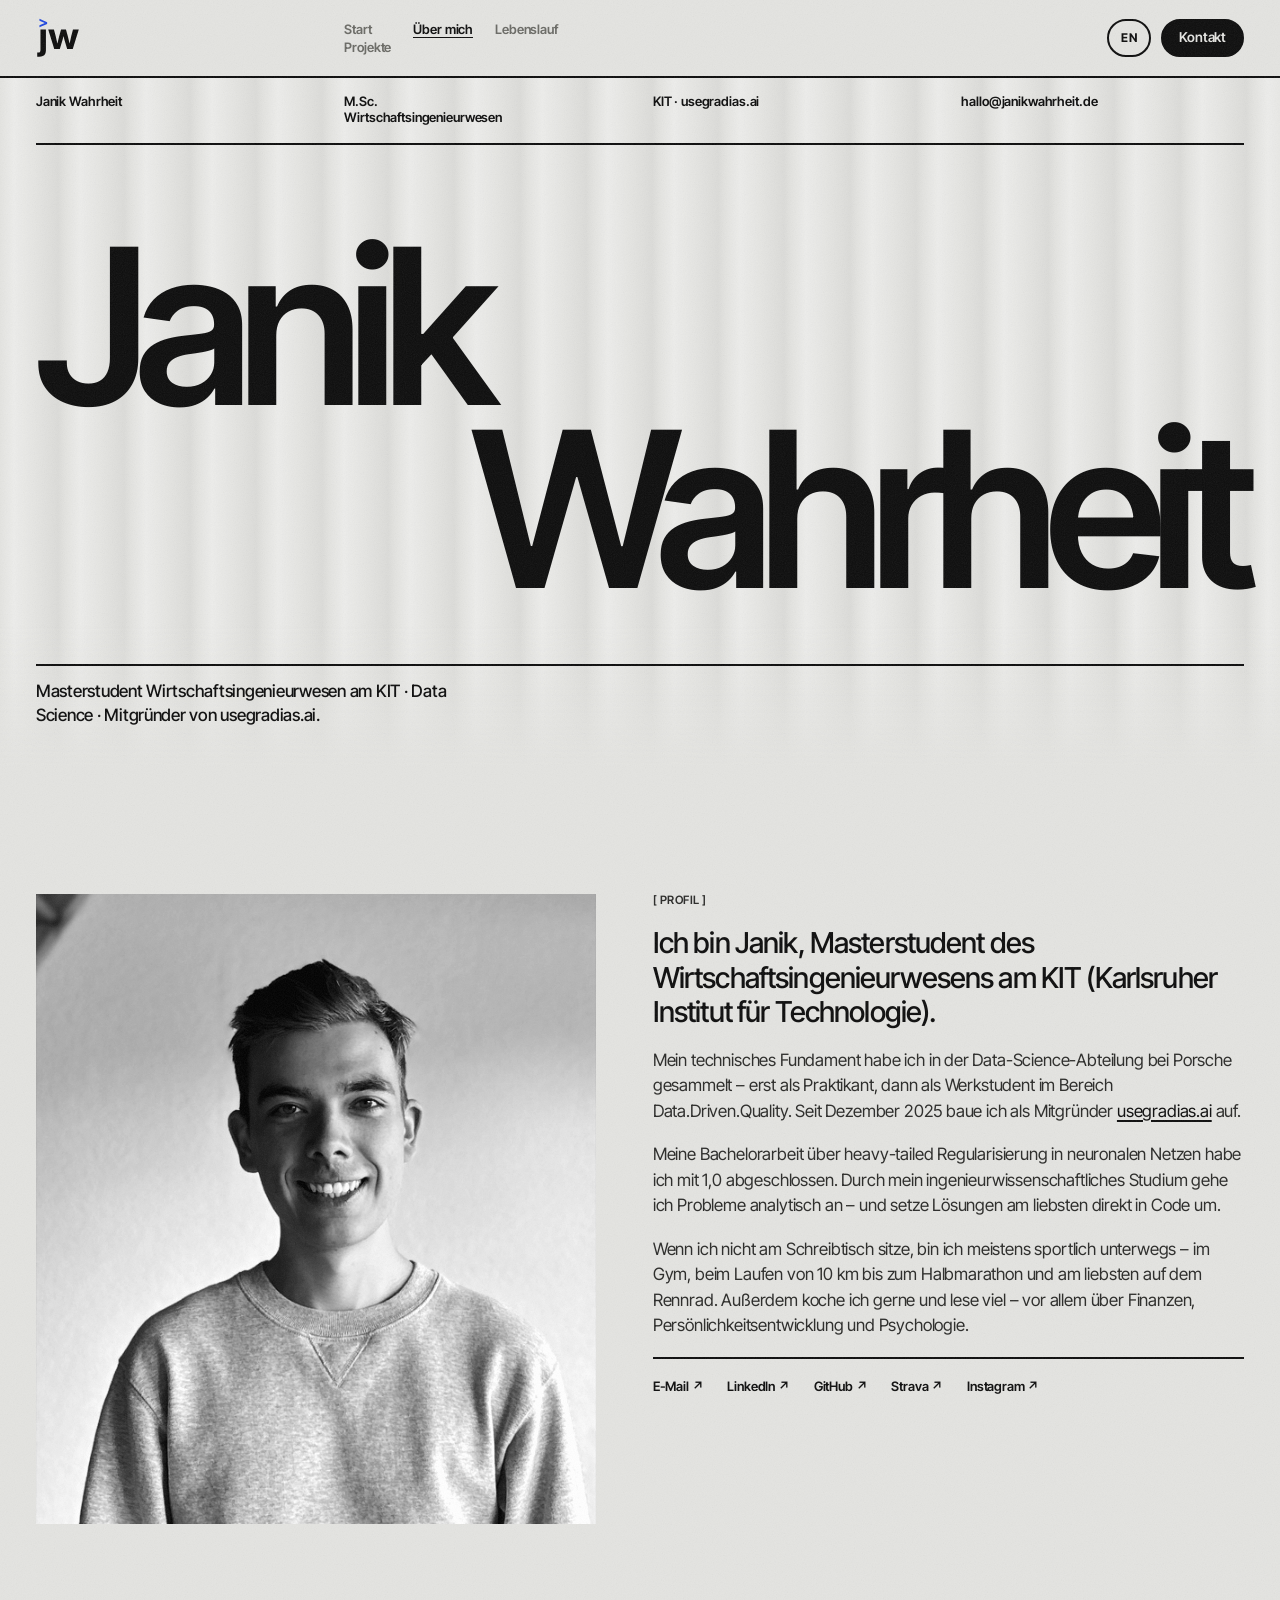
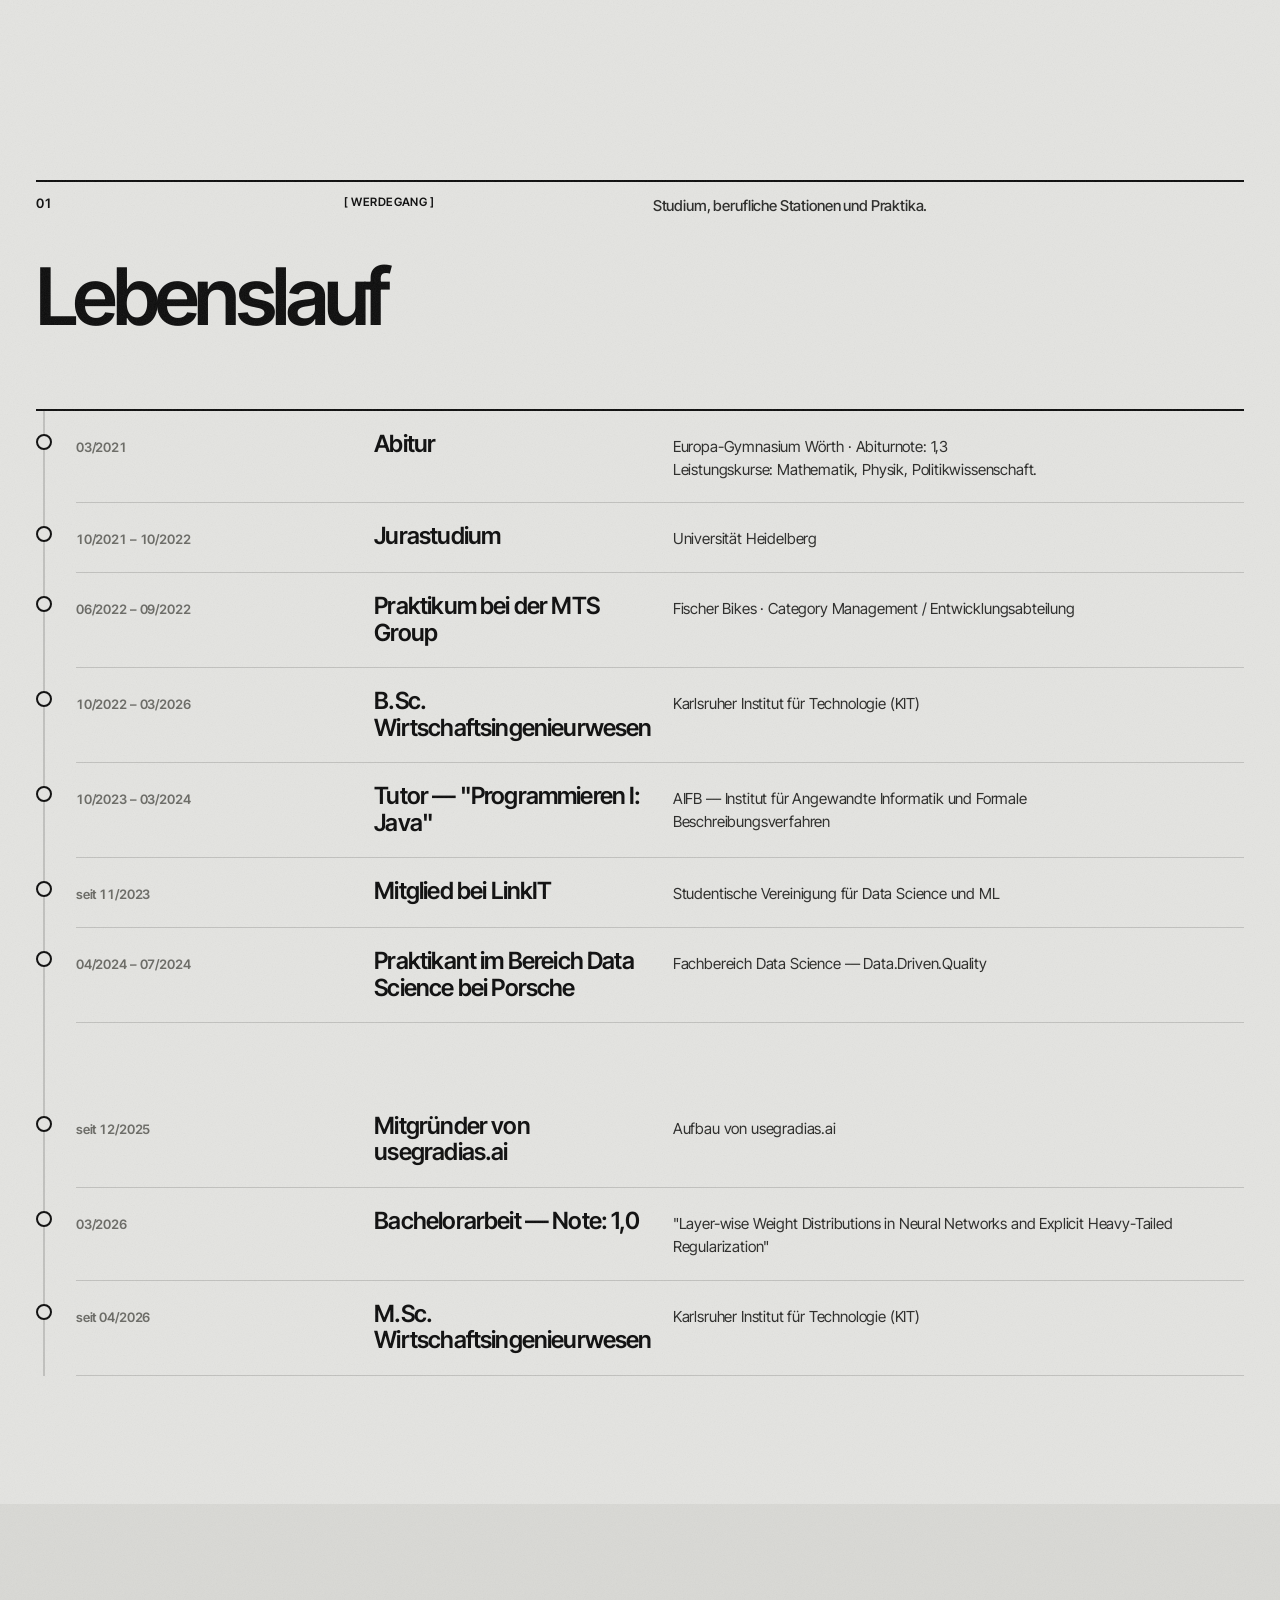
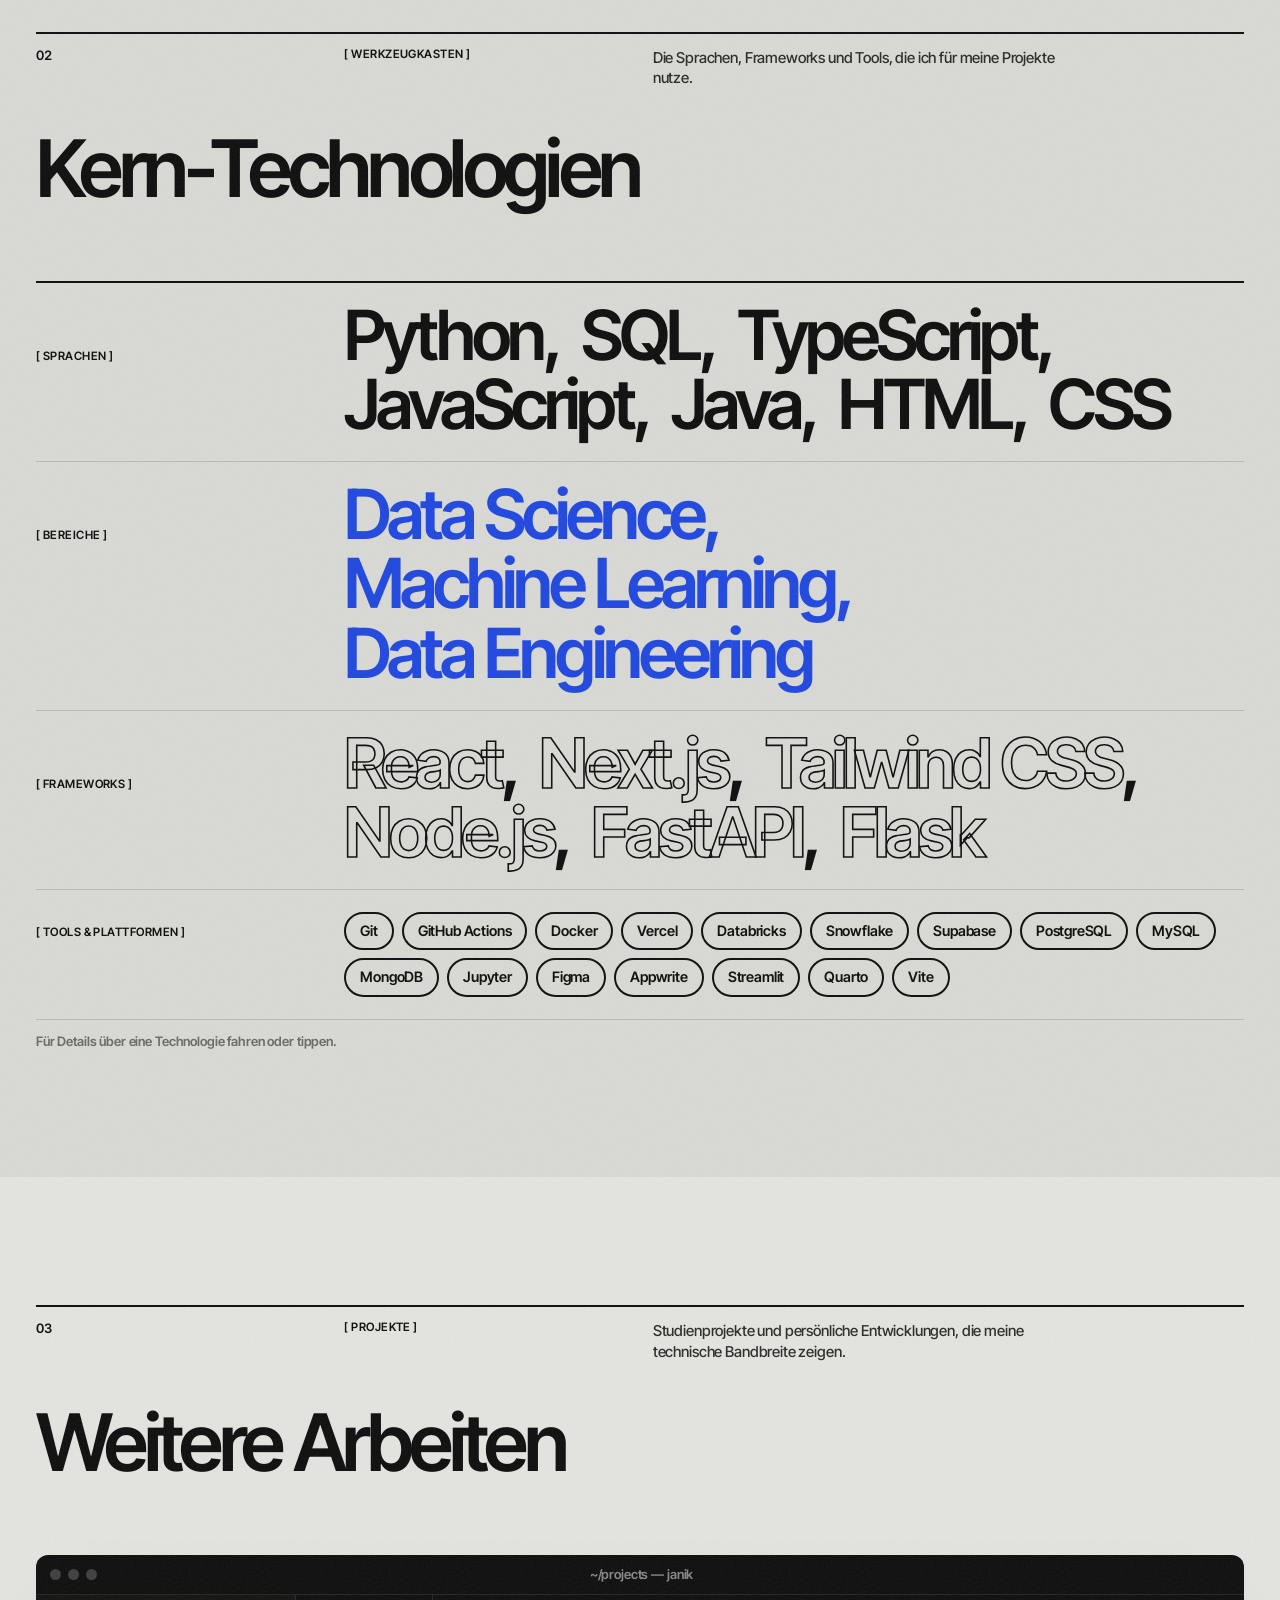
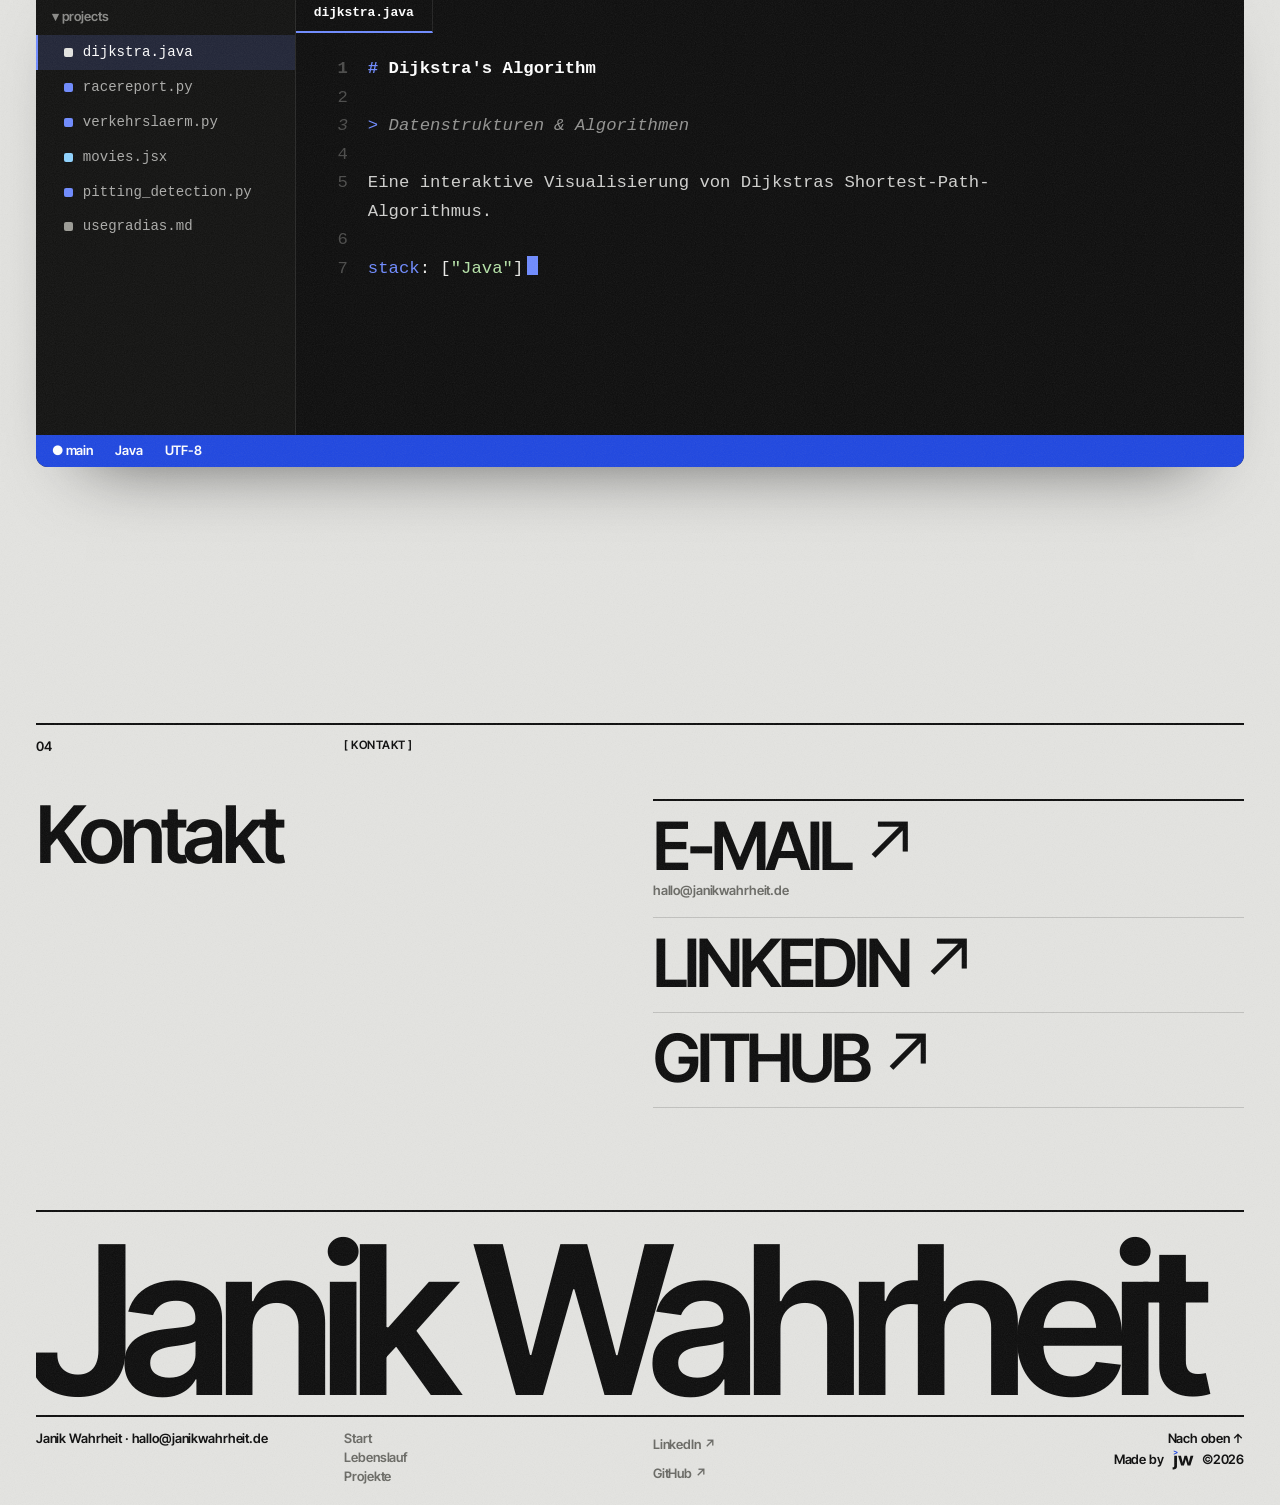
==== commit 98697309: "fix: mail and insta" ====
--- a/aboutme/index.html
+++ b/aboutme/index.html
@@ -58,7 +58,7 @@
           <p class="t-xs">Janik Wahrheit</p>
           <p class="t-xs" data-i18n="about.cv11_title">M.Sc. Wirtschaftsingenieurwesen</p>
           <p class="t-xs">KIT · usegradias.ai</p>
-          <p class="t-xs"><a href="mailto:janik.wahrheit@icloud.com">janik.wahrheit@icloud.com</a></p>
+          <p class="t-xs"><a href="mailto:hallo@janikwahrheit.de">hallo@janikwahrheit.de</a></p>
         </div>
         <div class="hero-title" data-glass-area>
           <h1 class="display cv-name"><span class="l">Janik</span><span class="l l-r">Wahrheit</span></h1>
@@ -84,10 +84,11 @@
             <p data-i18n="about.cv_p3">Meine Bachelorarbeit über heavy-tailed Regularisierung in neuronalen Netzen habe ich mit 1,0 abgeschlossen. Durch mein ingenieurwissenschaftliches Studium gehe ich Probleme analytisch an – und setze Lösungen am liebsten direkt in Code um.</p>
             <p data-i18n="about.p4">Wenn ich nicht am Schreibtisch sitze, bin ich meistens sportlich unterwegs – im Gym, beim Laufen von 10 km bis zum Halbmarathon und am liebsten auf dem Rennrad. Außerdem koche ich gerne und lese viel – vor allem über Finanzen, Persönlichkeitsentwicklung und Psychologie.</p>
             <ul class="inline-links" aria-label="Kontakt" data-i18n-attr="aria-label:common.nav_contact_btn">
-              <li><a href="mailto:janik.wahrheit@icloud.com">E-Mail ↗</a></li>
+              <li><a href="mailto:hallo@janikwahrheit.de">E-Mail ↗</a></li>
               <li><a href="https://www.linkedin.com/in/janik-wahrheit-402186225/" target="_blank" rel="noopener">LinkedIn ↗</a></li>
               <li><a href="https://github.com/janikWa" target="_blank" rel="noopener">GitHub ↗</a></li>
               <li><a href="https://www.strava.com/athletes/40733372" target="_blank" rel="noopener">Strava ↗</a></li>
+              <li><a href="https://www.instagram.com/janik_wahrheit/" target="_blank" rel="noopener">Instagram ↗</a></li>
             </ul>
           </div>
         </div>
@@ -374,7 +375,7 @@
         <div class="contact-grid g4">
           <h2 class="h2 contact-copy" data-i18n="common.nav_contact_btn">Kontakt</h2>
           <ul class="big-links">
-            <li><a href="mailto:janik.wahrheit@icloud.com"><span class="bl-main">E-Mail <span class="bl-arr" aria-hidden="true">↗</span></span><span class="bl-sub t-xs">janik.wahrheit@icloud.com</span></a></li>
+            <li><a href="mailto:hallo@janikwahrheit.de"><span class="bl-main">E-Mail <span class="bl-arr" aria-hidden="true">↗</span></span><span class="bl-sub t-xs">hallo@janikwahrheit.de</span></a></li>
             <li><a href="https://www.linkedin.com/in/janik-wahrheit-402186225/" target="_blank" rel="noopener"><span class="bl-main">LinkedIn <span class="bl-arr" aria-hidden="true">↗</span></span></a></li>
             <li><a href="https://github.com/janikWa" target="_blank" rel="noopener"><span class="bl-main">GitHub <span class="bl-arr" aria-hidden="true">↗</span></span></a></li>
           </ul>
@@ -391,7 +392,7 @@
         <div class="blur-lens" aria-hidden="true"></div>
       </div>
       <div class="foot-row g4">
-        <p class="t-xs">Janik Wahrheit · <a href="mailto:janik.wahrheit@icloud.com">janik.wahrheit@icloud.com</a></p>
+        <p class="t-xs">Janik Wahrheit · <a href="mailto:hallo@janikwahrheit.de">hallo@janikwahrheit.de</a></p>
         <nav class="foot-nav" aria-label="Footer-Navigation" data-i18n-attr="aria-label:common.footer_nav_aria">
           <a class="t-xs" href="../index.html" data-i18n="common.nav_home">Start</a>
           <a class="t-xs" href="#cv" data-i18n="about.cv_h2">Lebenslauf</a>
--- a/css/style.css
+++ b/css/style.css
@@ -34,7 +34,8 @@
 
 /* ---------- reset ---------- */
 *, *::before, *::after { box-sizing: border-box; }
-html { -webkit-text-size-adjust: 100%; scroll-behavior: smooth; scroll-padding-top: calc(var(--mast-h) + 12px); }
+/* overflow-x: clip on html too — iOS ignores it on body alone; clip (unlike hidden) keeps the sticky header working */
+html { -webkit-text-size-adjust: 100%; scroll-behavior: smooth; scroll-padding-top: calc(var(--mast-h) + 12px); overflow-x: clip; }
 body {
   margin: 0;
   background: var(--bg);
@@ -43,7 +44,7 @@
   letter-spacing: -.01em;
   -webkit-font-smoothing: antialiased;
   -moz-osx-font-smoothing: grayscale;
-  overflow-x: hidden;
+  overflow-x: clip;
 }
 /* print grain over everything — absolute over the whole page, not fixed: iOS Safari takes the colour of its
    status-bar area from fixed layers at the top, and a near-transparent one lets the page show through there */
@@ -479,7 +480,7 @@
 .tech-list, .tool-list { grid-column: 2 / -1; display: flex; flex-wrap: wrap; align-items: baseline; }
 .tech-list { column-gap: .3em; font: 600 clamp(2.2rem, 5.4vw, 5.8rem)/1 var(--font); letter-spacing: -.058em; }
 .tech { position: relative; display: flex; align-items: baseline; }
-.tech:not(:last-child)::after { content: ","; }
+.tech:not(:last-child)::after { content: ","; transition: filter .4s var(--ease), opacity .4s var(--ease); }
 .tech-btn {
   font: inherit; letter-spacing: inherit; color: inherit; background: none; border: 0; padding: 0; cursor: pointer;
   transition: filter .4s var(--ease), opacity .4s var(--ease), color .25s;
@@ -496,14 +497,17 @@
 
 /* focus: everything except the hovered / opened technology blurs back */
 @media (hover: hover) and (pointer: fine) {
-  .techs:has(.tech:hover) .tech:not(:hover) .tech-btn { filter: blur(4px); opacity: .35; }
-}
-.techs:has(.tech.is-open) .tech:not(.is-open) .tech-btn { filter: blur(4px); opacity: .35; }
+  .techs:has(.tech:hover) .tech:not(:hover) .tech-btn,
+  .techs:has(.tech:hover) .tech:not(:hover)::after { filter: blur(4px); opacity: .35; }
+}
+.techs:has(.tech.is-open) .tech:not(.is-open) .tech-btn,
+.techs:has(.tech.is-open) .tech:not(.is-open)::after { filter: blur(4px); opacity: .35; }
 
 /* detail card */
 .tech-pop {
   position: absolute; left: 0; top: calc(100% + 10px); z-index: 20;
   width: max-content; max-width: min(420px, 82vw);
+  translate: var(--px, 0px) 0;   /* JS keeps the card on screen */
   padding: 16px 18px 18px; border-radius: 6px;
   background: #0D0D0D; color: #ECECE9;
   font: 500 1rem/1.4 var(--font); letter-spacing: -.01em;
@@ -511,7 +515,6 @@
   opacity: 0; visibility: hidden; transform: translateY(8px);
   transition: opacity .25s var(--ease), transform .35s var(--ease), visibility 0s .25s;
 }
-.tech.pop-left .tech-pop { left: auto; right: 0; }
 .tech-pop .t-br { color: rgba(236, 236, 233, .6); }
 .tech-libs { display: flex; flex-wrap: wrap; gap: 6px; margin-top: 10px; }
 .tech-pop--wide { max-width: min(520px, 86vw); }
@@ -668,7 +671,8 @@
   .nav.is-open a:nth-child(2) { transition-delay: .04s; } .nav.is-open a:nth-child(3) { transition-delay: .08s; }
   .nav.is-open a:nth-child(4) { transition-delay: .12s; } .nav.is-open a:nth-child(5) { transition-delay: .16s; }
   .nav.is-open a:nth-child(6) { transition-delay: .2s; }
-  .nav a.active span { border-bottom-width: 3px; }
+  /* big tight-set menu: an underline instead of a border, so it does not run into the next line */
+  .nav a.active span { border-bottom: 0; text-decoration: underline 3px; text-underline-offset: .08em; }
   .nav .nav-contact { display: block; color: var(--blue); }
   html.nav-locked { overflow: hidden; }
 
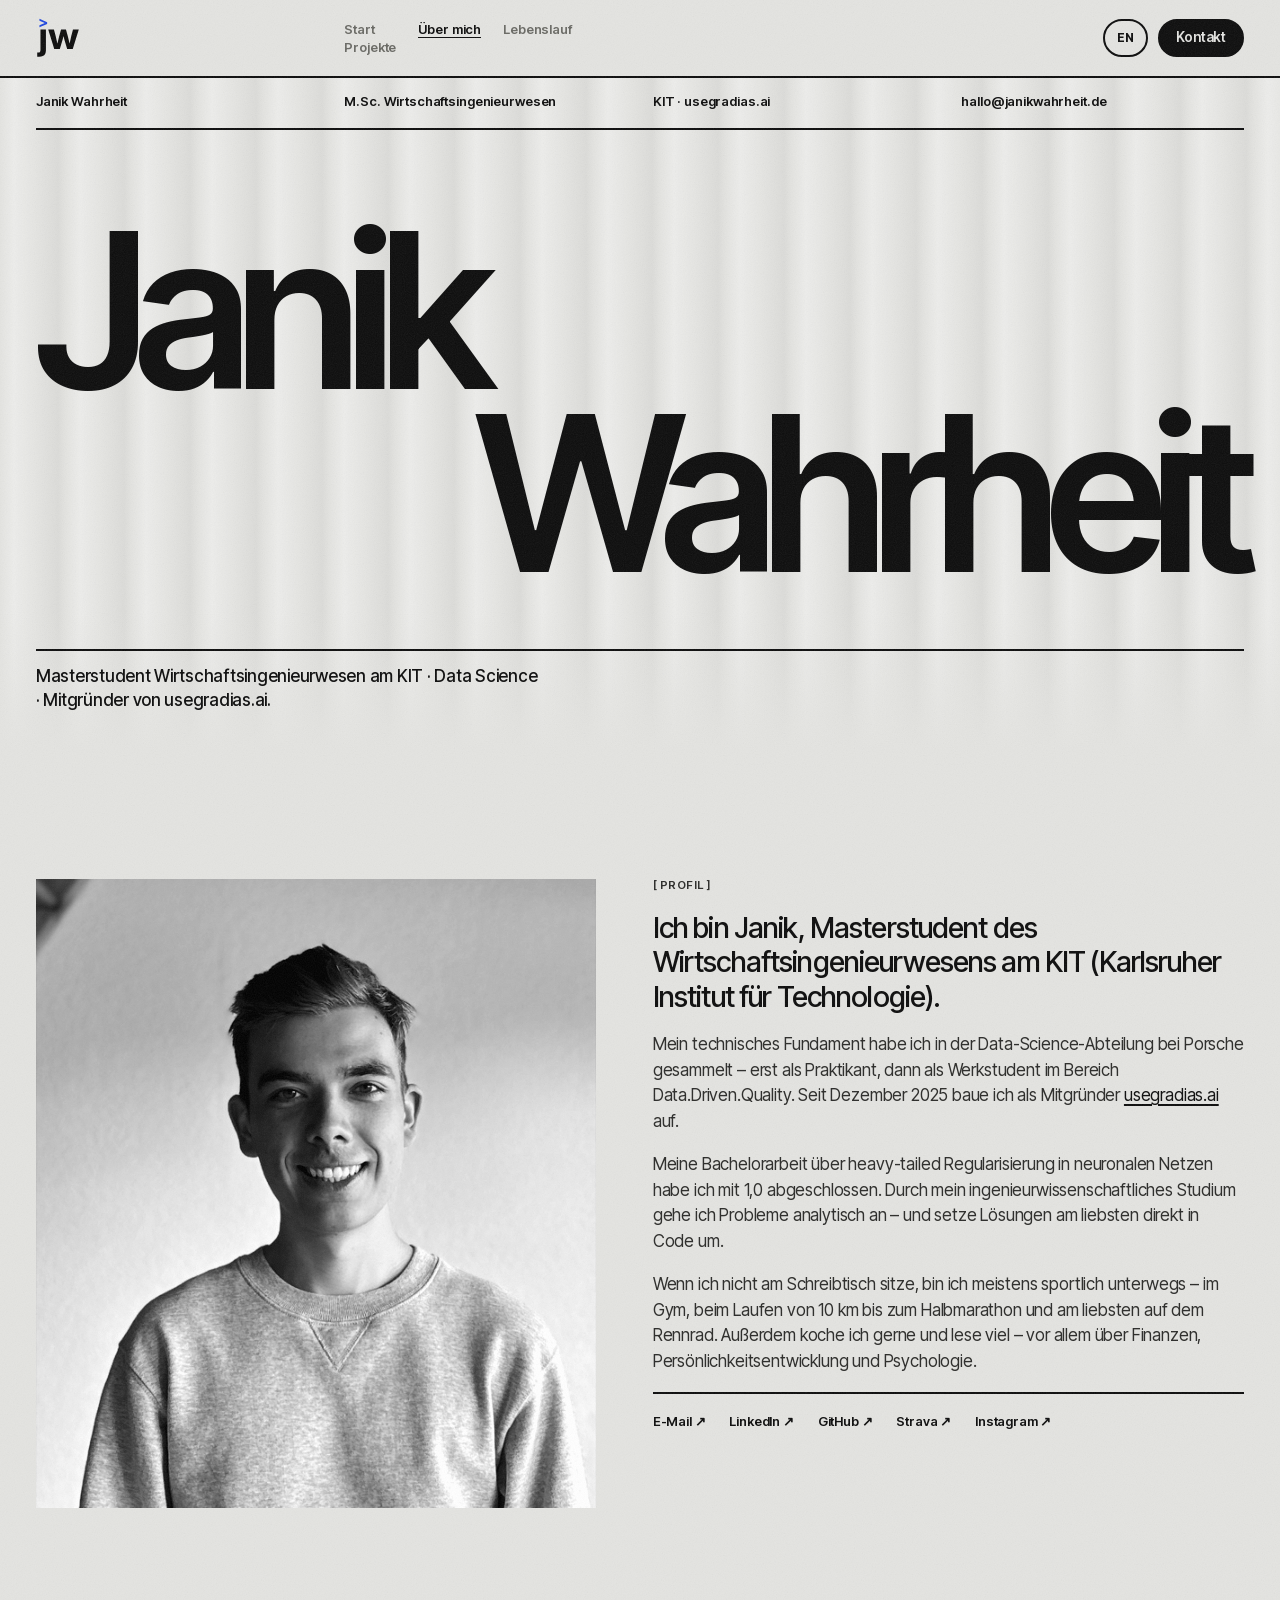
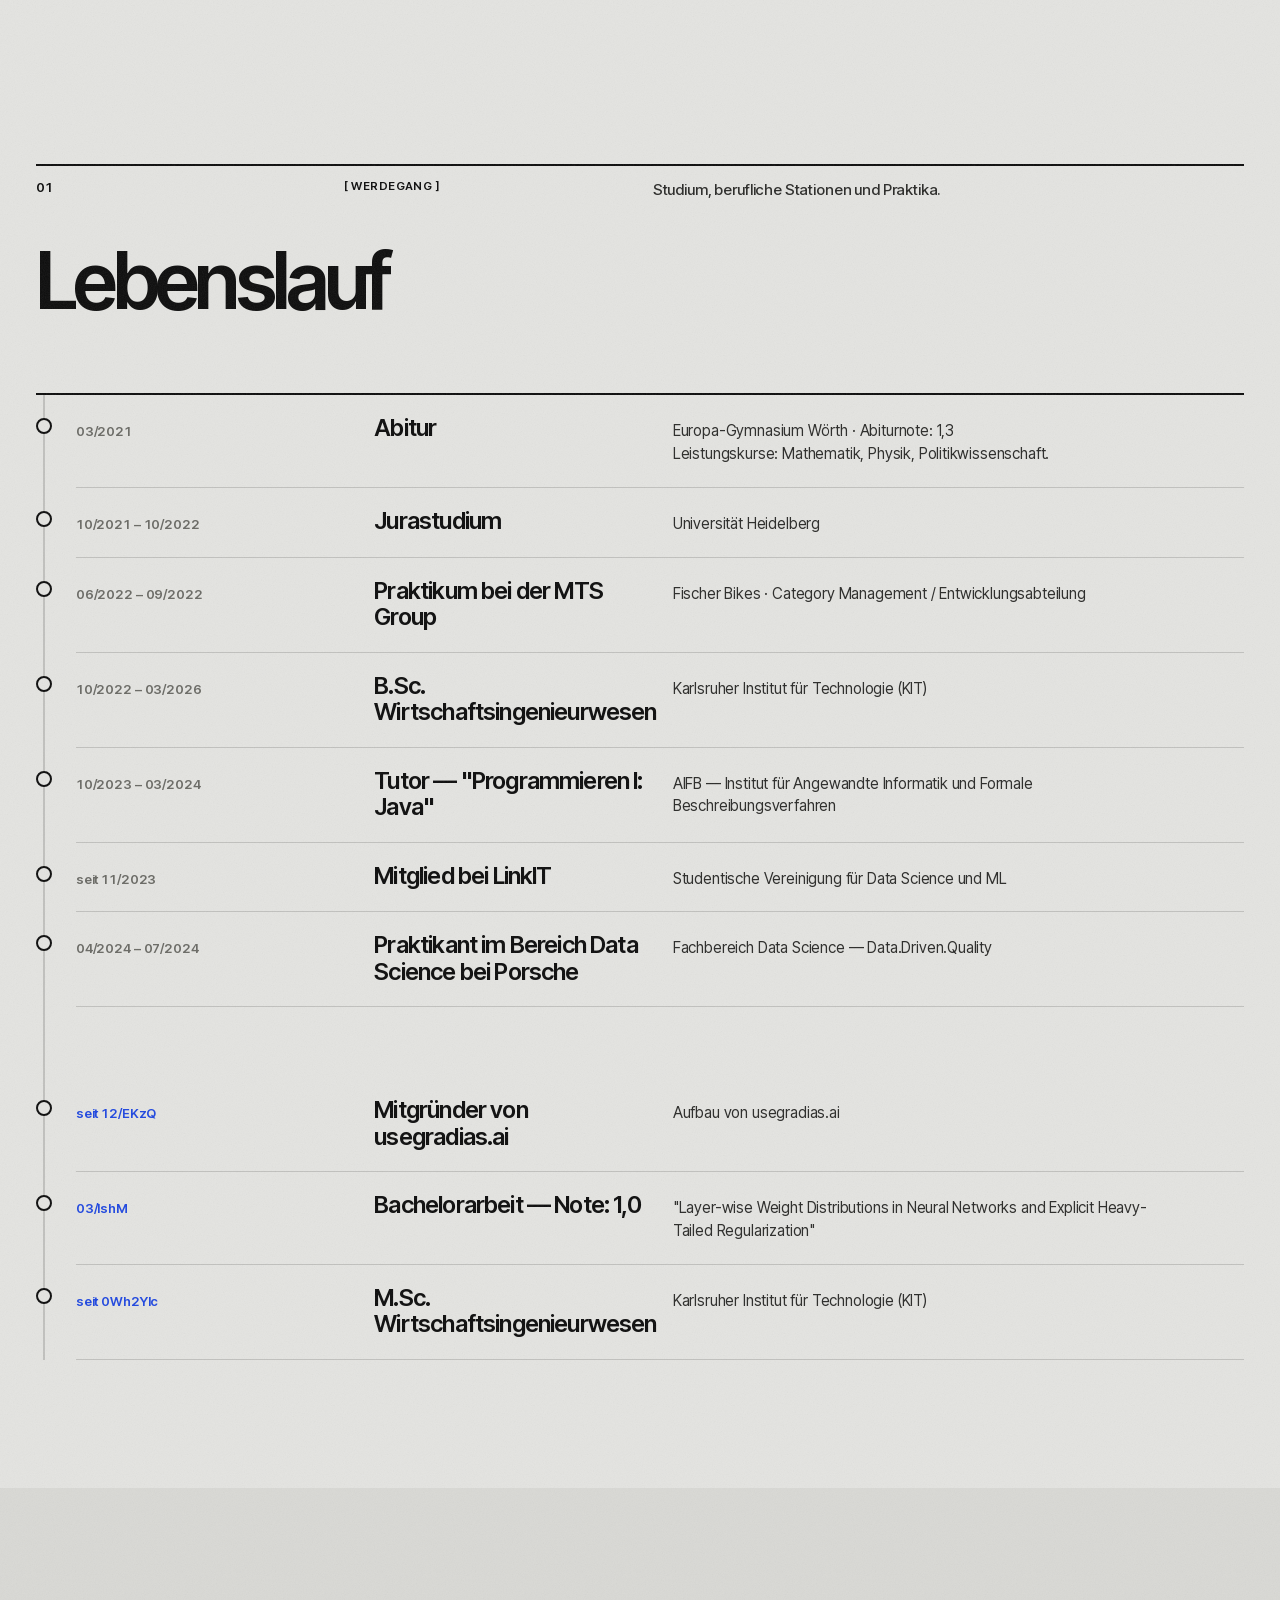
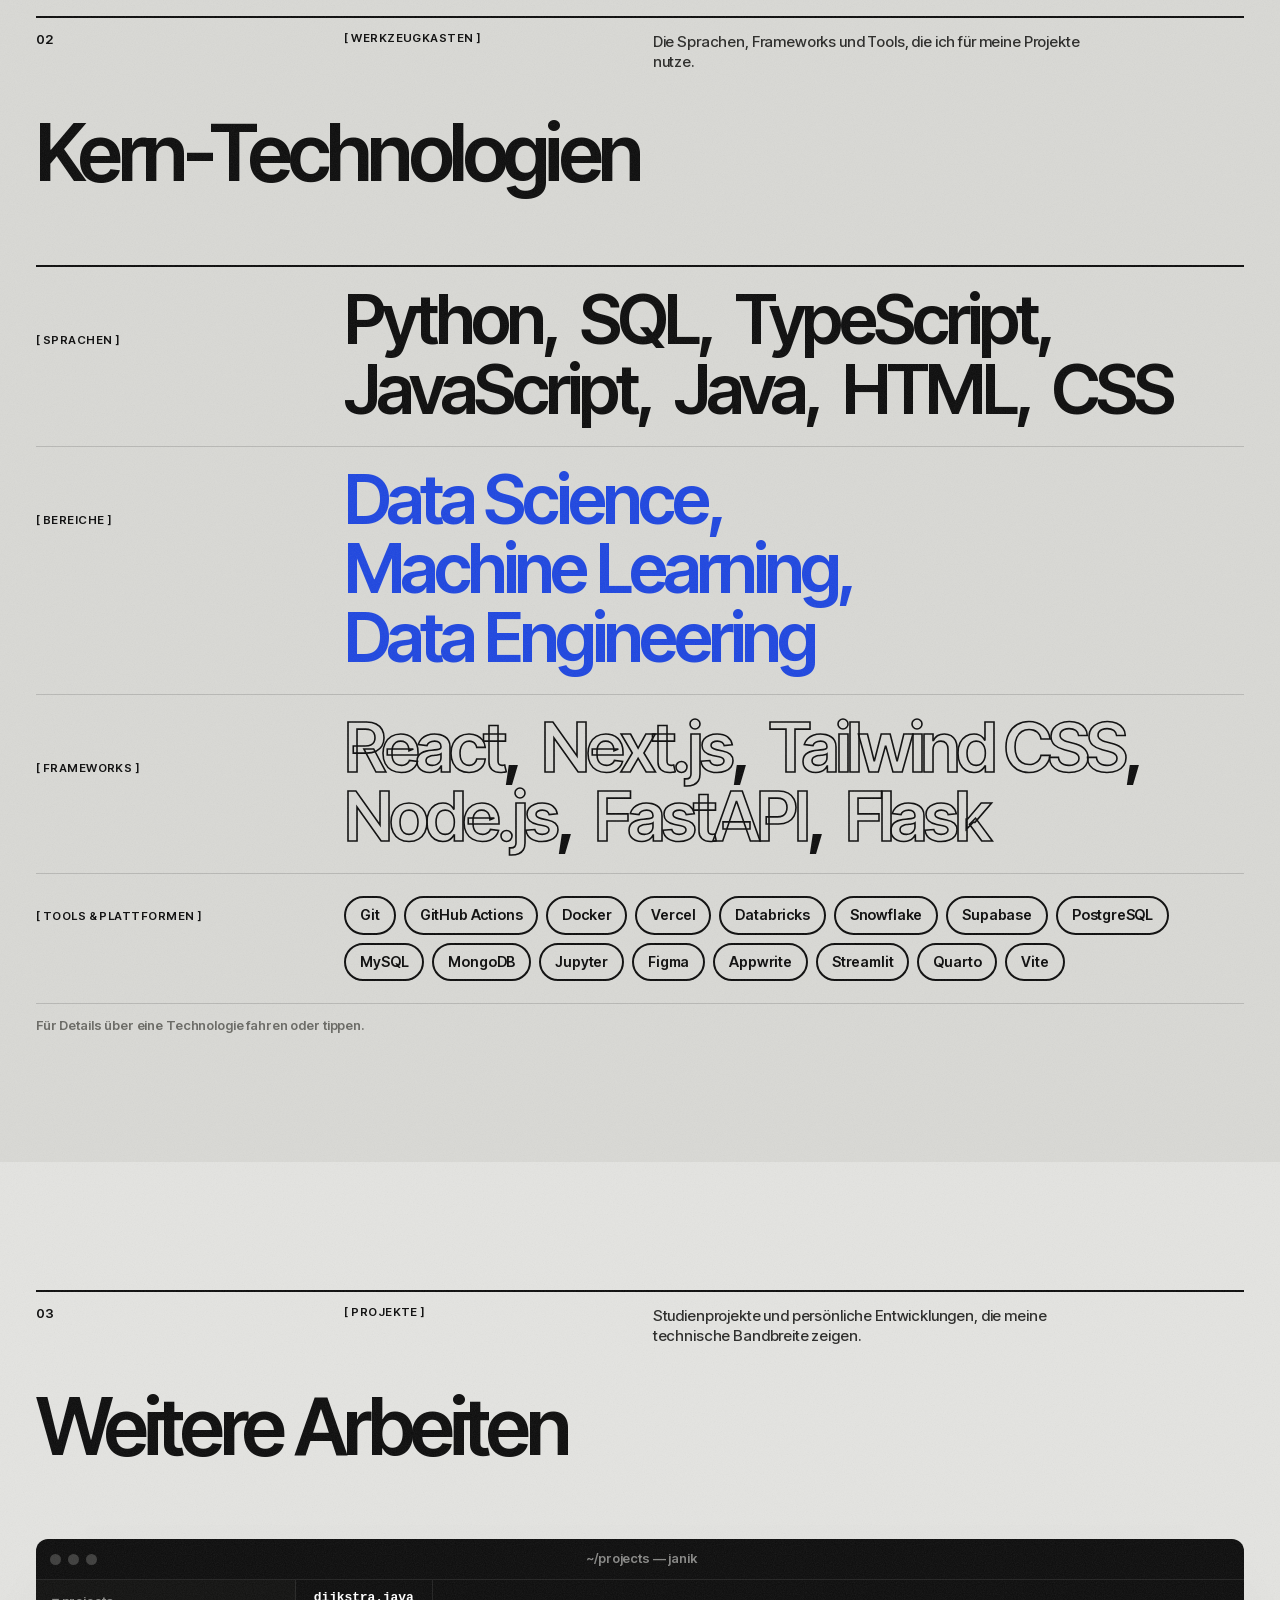
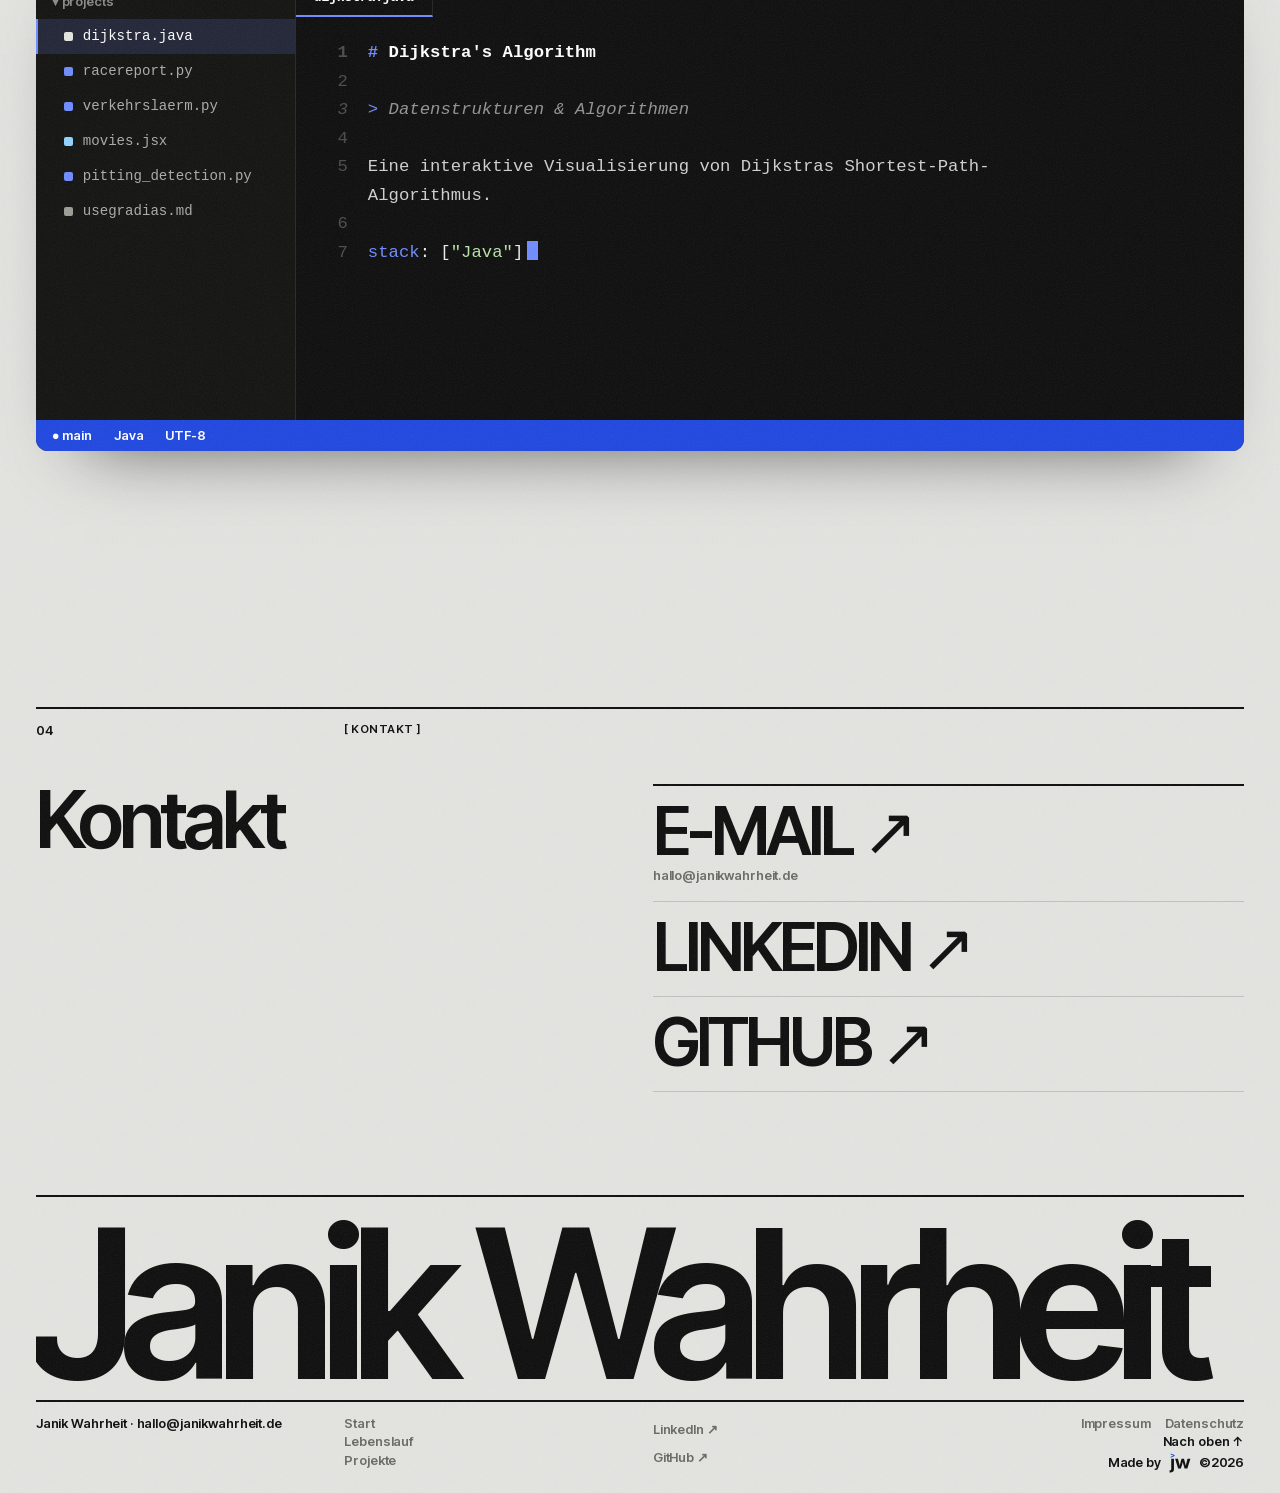
==== commit d7902584: "imprint" ====
--- a/aboutme/index.html
+++ b/aboutme/index.html
@@ -9,9 +9,6 @@
     content="Janik Wahrheit — Masterstudent Wirtschaftsingenieurwesen am KIT. Lebenslauf, Projekte und Kenntnisse.">
   <meta name="theme-color" content="#E4E4E1">
   <link rel="icon" type="image/svg+xml" href="../assets/img/favicon.svg">
-  <link rel="preconnect" href="https://fonts.googleapis.com">
-  <link rel="preconnect" href="https://fonts.gstatic.com" crossorigin>
-  <link href="https://fonts.googleapis.com/css2?family=Inter+Tight:ital,wght@0,300..800;1,300..800&display=swap" rel="stylesheet">
   <link rel="stylesheet" href="../css/style.css">
   <script>document.documentElement.classList.add("js");</script>
 </head>
@@ -403,6 +400,10 @@
           <li><a class="t-xs" href="https://github.com/janikWa" target="_blank" rel="noopener">GitHub ↗</a></li>
         </ul>
         <div class="foot-end">
+          <nav class="foot-legal" aria-label="Rechtliches" data-i18n-attr="aria-label:common.legal_aria">
+            <a class="t-xs" href="../impressum/index.html" data-i18n="common.nav_imprint">Impressum</a>
+            <a class="t-xs" href="../datenschutz/index.html" data-i18n="common.nav_privacy">Datenschutz</a>
+          </nav>
           <a class="t-xs" href="#top"><span data-i18n="common.back_to_top">Nach oben</span> ↑</a>
           <p class="t-xs made-by"><span data-i18n="common.made_by">Made by</span><svg class="mark" viewBox="0 0 1700 1540" aria-hidden="true" focusable="false"><use href="#jw-mark"/></svg><span>©<span data-year>2026</span></span></p>
         </div>
--- a/css/style.css
+++ b/css/style.css
@@ -4,6 +4,12 @@
    Signatures: fluted glass, scrambled type, thick poster rules
    with metadata rows, and the speckled liquid line.
    ========================================================================== */
+
+/* ---------- fonts (self-hosted, no request to Google) ---------- */
+@font-face { font-family: "Inter Tight"; font-style: normal; font-weight: 300 800; font-display: swap; src: url(../assets/fonts/inter-tight-latin-ext.woff2) format("woff2"); unicode-range: U+0100-02BA, U+02BD-02C5, U+02C7-02CC, U+02CE-02D7, U+02DD-02FF, U+0304, U+0308, U+0329, U+1D00-1DBF, U+1E00-1E9F, U+1EF2-1EFF, U+2020, U+20A0-20AB, U+20AD-20C4, U+2113, U+2C60-2C7F, U+A720-A7FF; }
+@font-face { font-family: "Inter Tight"; font-style: normal; font-weight: 300 800; font-display: swap; src: url(../assets/fonts/inter-tight-latin.woff2) format("woff2"); unicode-range: U+0000-00FF, U+0131, U+0152-0153, U+02BB-02BC, U+02C6, U+02DA, U+02DC, U+0304, U+0308, U+0329, U+2000-206F, U+20AC, U+2122, U+2191, U+2193, U+2212, U+2215, U+FEFF, U+FFFD; }
+@font-face { font-family: "Inter Tight"; font-style: italic; font-weight: 300 800; font-display: swap; src: url(../assets/fonts/inter-tight-italic-latin-ext.woff2) format("woff2"); unicode-range: U+0100-02BA, U+02BD-02C5, U+02C7-02CC, U+02CE-02D7, U+02DD-02FF, U+0304, U+0308, U+0329, U+1D00-1DBF, U+1E00-1E9F, U+1EF2-1EFF, U+2020, U+20A0-20AB, U+20AD-20C4, U+2113, U+2C60-2C7F, U+A720-A7FF; }
+@font-face { font-family: "Inter Tight"; font-style: italic; font-weight: 300 800; font-display: swap; src: url(../assets/fonts/inter-tight-italic-latin.woff2) format("woff2"); unicode-range: U+0000-00FF, U+0131, U+0152-0153, U+02BB-02BC, U+02C6, U+02DA, U+02DC, U+0304, U+0308, U+0329, U+2000-206F, U+20AC, U+2122, U+2191, U+2193, U+2212, U+2215, U+FEFF, U+FFFD; }
 
 :root {
   --bg: #E4E4E1;
@@ -473,6 +479,25 @@
 .inline-links { display: flex; flex-wrap: wrap; gap: 8px 24px; padding-top: 14px; border-top: var(--thick) solid var(--ink); }
 .inline-links a { font: 600 .8125rem/1.2 var(--font); text-decoration: none; }
 
+
+/* legal pages — Impressum, Datenschutz */
+.legal-title { padding: clamp(40px, 7vw, 110px) 0 clamp(28px, 4vw, 56px); font-size: clamp(3rem, 9vw, 9rem); }
+.legal { grid-column: 2 / span 2; max-width: 68ch; }
+.legal h2 { font: 600 1.35rem/1.15 var(--font); letter-spacing: -.03em; margin: 2.4em 0 .7em; padding-top: 12px; border-top: var(--thick) solid var(--ink); }
+.legal h2:first-child { margin-top: 0; }
+.legal h3 { font: 600 1.05rem/1.25 var(--font); letter-spacing: -.015em; margin: 1.6em 0 .4em; }
+.legal p, .legal li { font: 400 1rem/1.55 var(--font); color: var(--ink-2); }
+.legal p + p { margin-top: .8em; }
+.legal ul { margin: .6em 0 .9em 1.2em; list-style: disc; }
+.legal li + li { margin-top: .3em; }
+.legal a { color: var(--ink); text-decoration: underline; text-decoration-thickness: 1.5px; text-underline-offset: 3px; overflow-wrap: anywhere; }
+.legal a:hover { color: var(--blue); }
+.legal .legal-meta { margin-top: 2.4em; color: var(--mute); }
+.foot-legal { display: flex; gap: 14px; }
+.foot-legal a { color: var(--mute); transition: color .2s; }
+.foot-legal a:hover { color: var(--ink); }
+@media (max-width: 860px) { .legal { grid-column: 1 / -1; } }
+
 /* core technologies — grouped by kind, details on hover / tap */
 .techs { border-top: var(--thick) solid var(--ink); }
 .tech-row { padding: 18px 0 22px; border-bottom: 1px solid var(--hair); align-items: baseline; row-gap: 12px; }
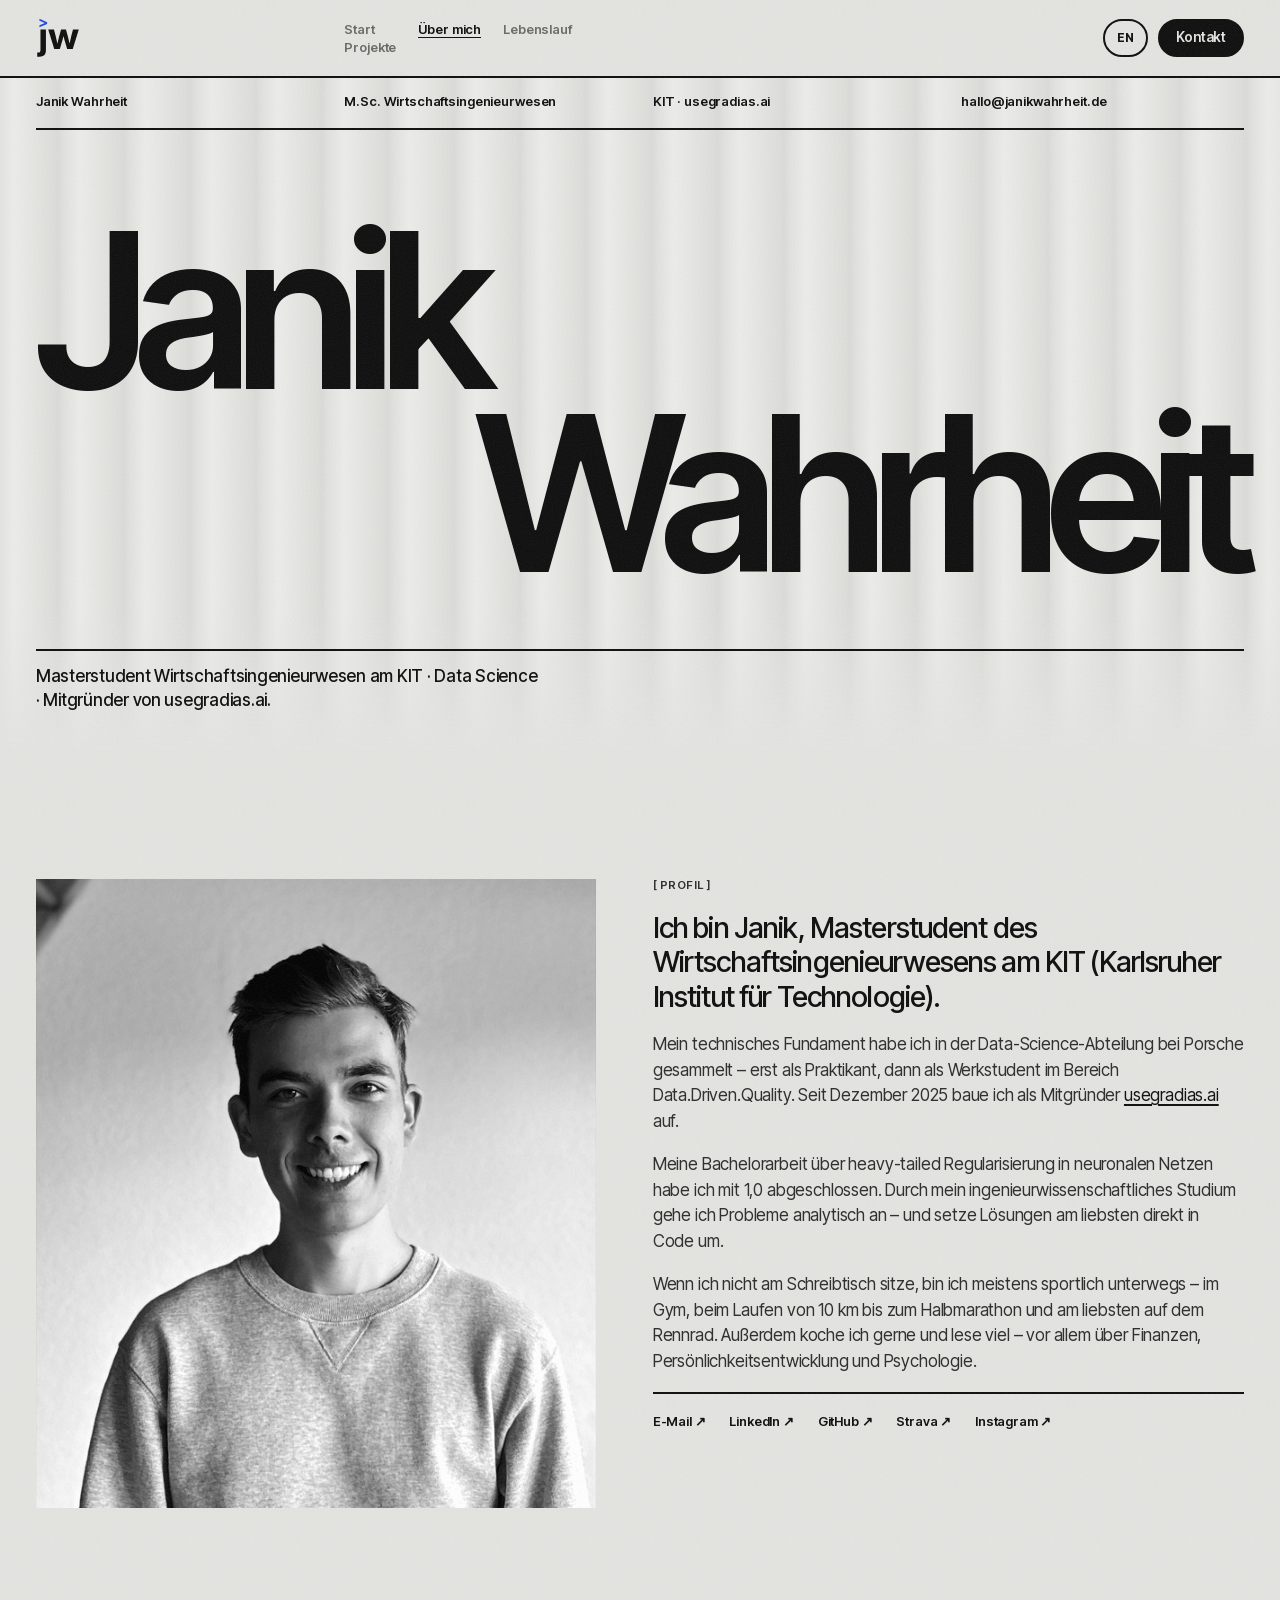
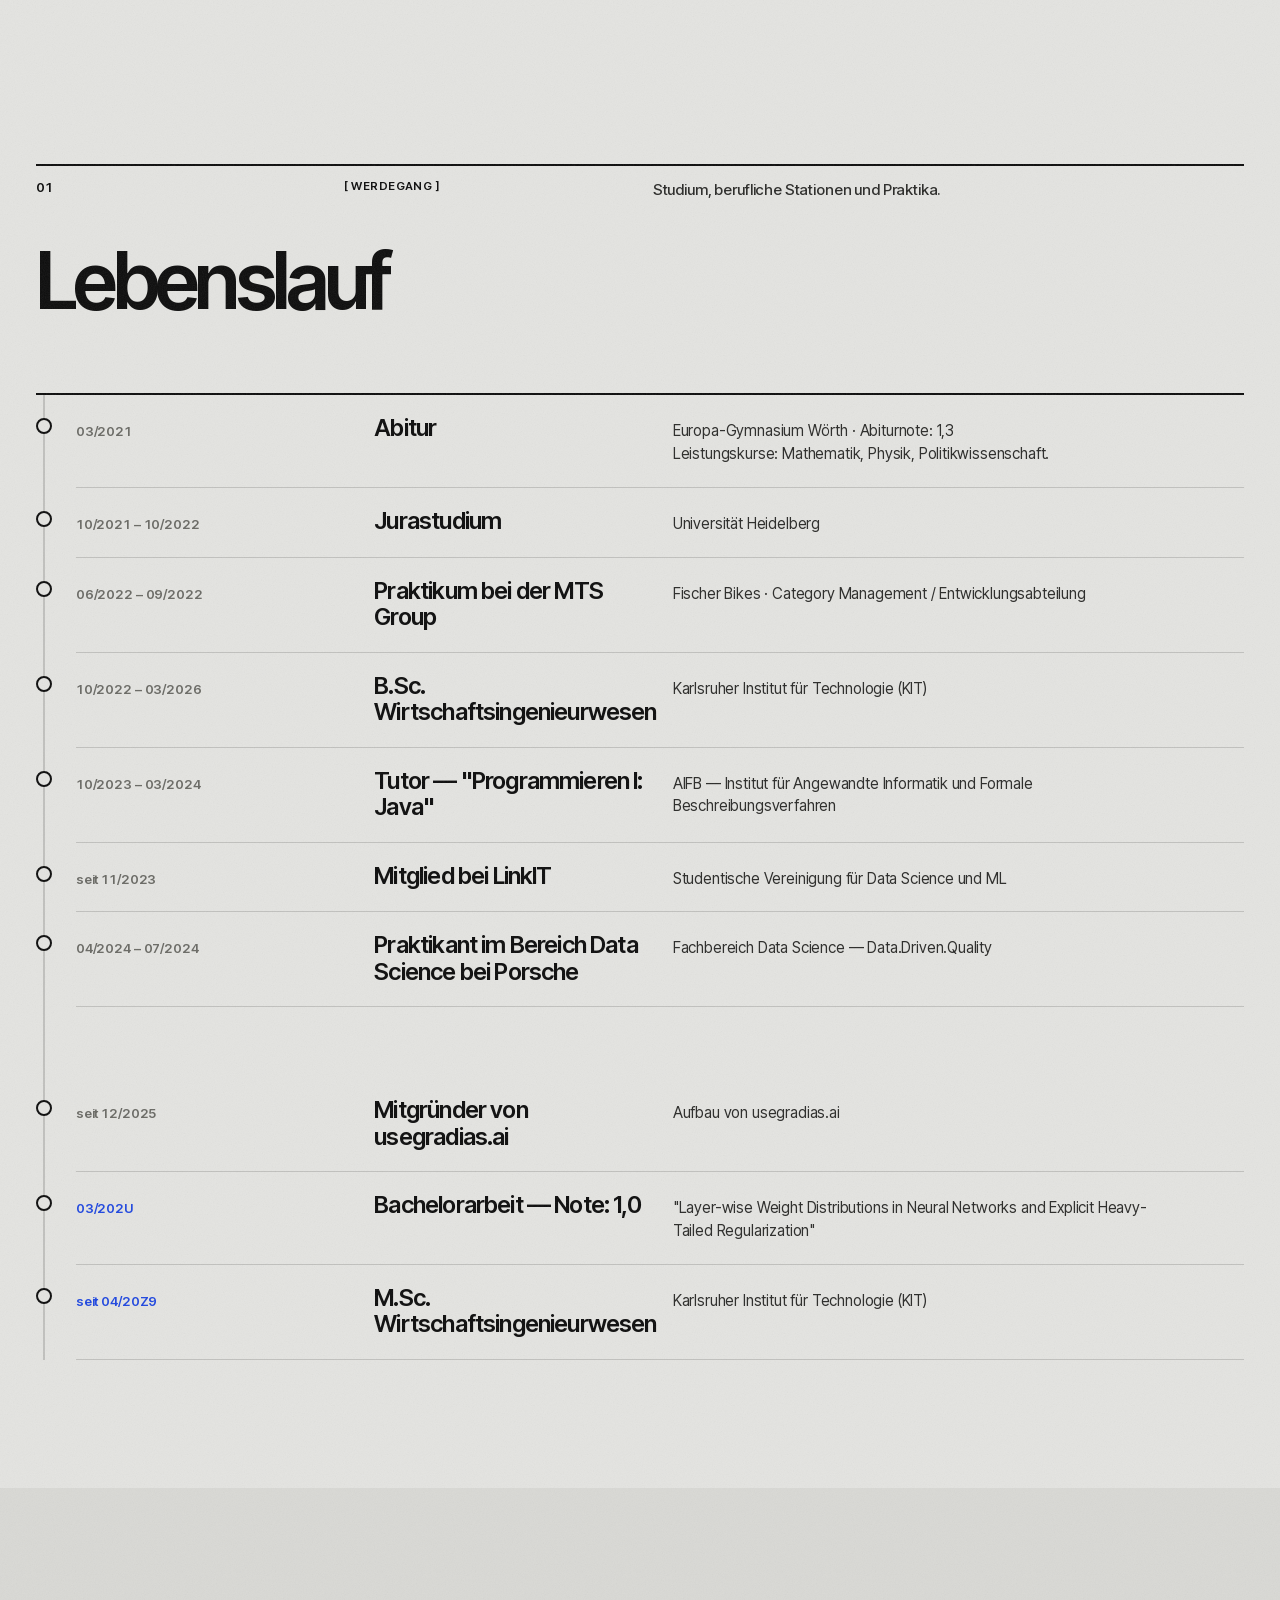
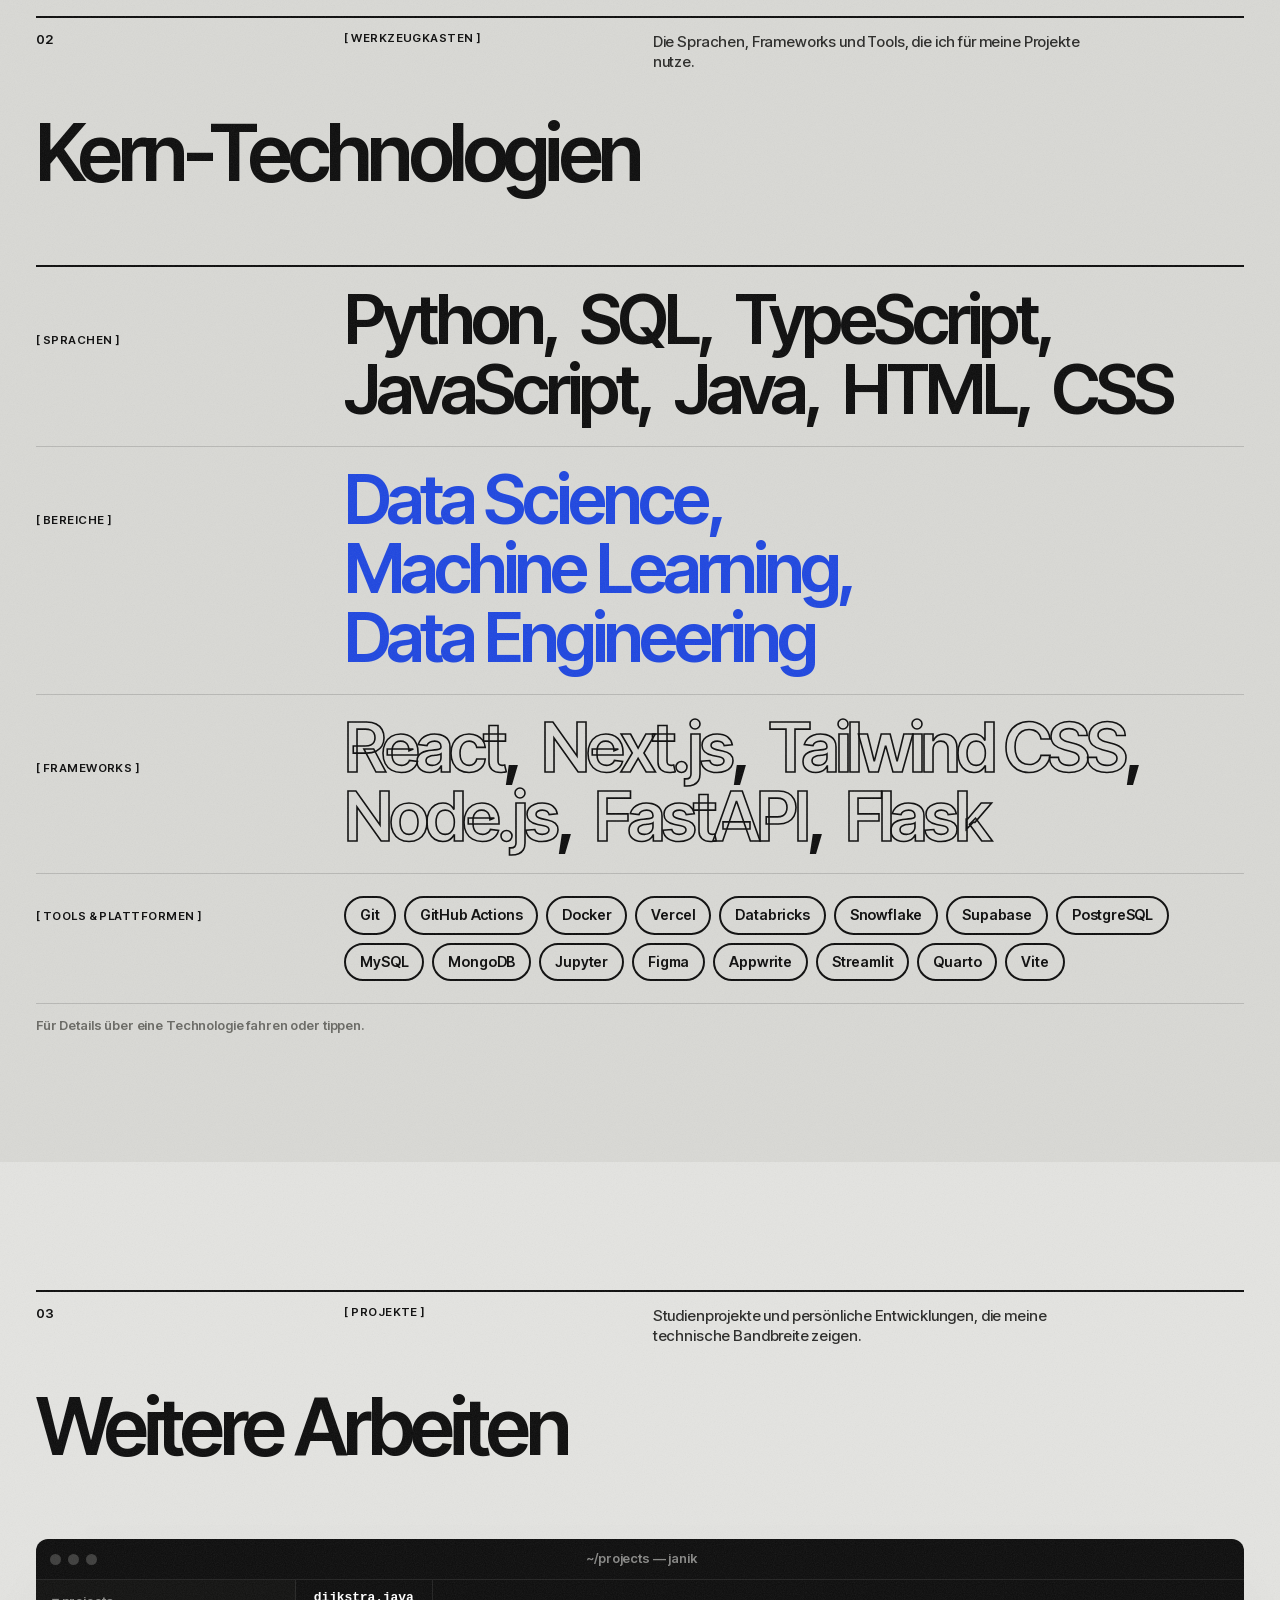
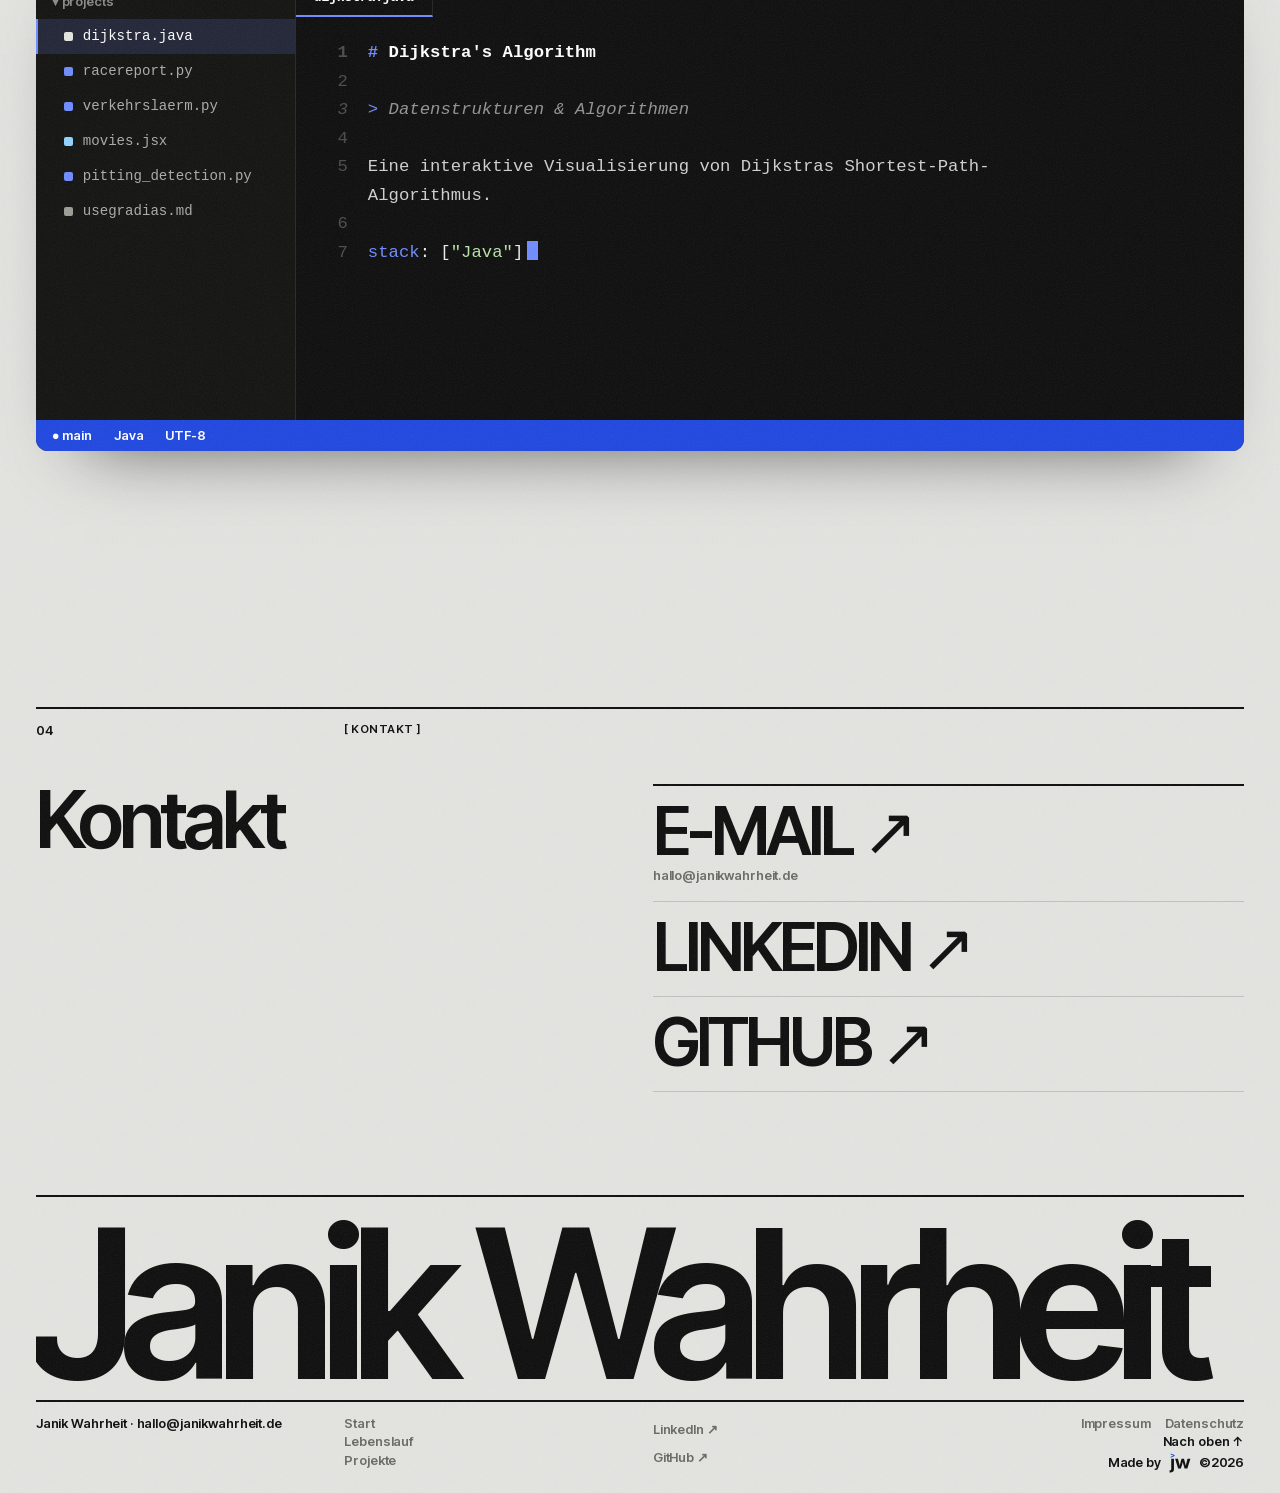
==== commit 721da7e8: "fix imprint" ====
--- a/aboutme/index.html
+++ b/aboutme/index.html
@@ -33,11 +33,11 @@
         <a href="./index.html" class="active"><span data-i18n="common.nav_about">Über mich</span></a>
         <a href="#cv"><span data-i18n="about.cv_h2">Lebenslauf</span></a>
         <a href="#projects"><span data-i18n="about.projects_eyebrow">Projekte</span></a>
-        <a class="nav-contact" href="#contact"><span data-i18n="common.nav_contact_btn">Kontakt</span></a>
+        <a class="nav-contact" href="../index.html#contact-form"><span data-i18n="common.nav_contact_btn">Kontakt</span></a>
       </nav>
       <div class="mast-actions">
         <button class="lang-toggle" id="lang-toggle" type="button" aria-label="Switch to English">EN</button>
-        <a class="btn btn-ink btn-sm mast-cta" href="#contact"><span data-i18n="common.nav_contact_btn">Kontakt</span></a>
+        <a class="btn btn-ink btn-sm mast-cta" href="../index.html#contact-form"><span data-i18n="common.nav_contact_btn">Kontakt</span></a>
         <button class="nav-toggle" id="nav-toggle" type="button" aria-label="Menü öffnen"
           data-i18n-attr="aria-label:common.nav_toggle_aria" aria-expanded="false" aria-controls="nav">
           <span></span><span></span>
--- a/css/style.css
+++ b/css/style.css
@@ -61,11 +61,22 @@
   opacity: .085;
   background-image: url("data:image/svg+xml,%3Csvg xmlns='http://www.w3.org/2000/svg' width='200' height='200'%3E%3Cfilter id='n'%3E%3CfeTurbulence type='fractalNoise' baseFrequency='.9' numOctaves='3' stitchTiles='stitch'/%3E%3CfeColorMatrix type='saturate' values='0'/%3E%3C/filter%3E%3Crect width='100%25' height='100%25' filter='url(%23n)'/%3E%3C/svg%3E");
 }
+/* iOS Safari (floating address bar) paints the strip below the page end in its own lighter tint (#ECECE9 instead
+   of --bg) unless a fixed layer touches the bottom edge — this one gives it the page colour; z-index -1 keeps it
+   behind every section, so it only shows where there is no content */
+body::before {
+  content: "";
+  position: fixed; left: 0; right: 0; bottom: 0; z-index: -1; pointer-events: none;
+  height: calc(env(safe-area-inset-bottom, 0px) + 120px);
+  background: var(--bg);
+}
 img, svg { display: block; max-width: 100%; }
 h1, h2, h3, p, figure, ul, ol { margin: 0; padding: 0; }
 ul, ol { list-style: none; }
 a { color: inherit; text-decoration: none; }
 button { font: inherit; color: inherit; }
+[hidden] { display: none !important; }
+.sr-only { position: absolute; width: 1px; height: 1px; padding: 0; margin: -1px; overflow: hidden; clip: rect(0, 0, 0, 0); white-space: nowrap; border: 0; }
 ::selection { background: var(--blue); color: #fff; }
 :focus-visible { outline: 2px solid var(--blue); outline-offset: 3px; }
 
@@ -402,16 +413,14 @@
 .browser-shield .btn { pointer-events: none; box-shadow: 0 14px 30px -14px rgba(0, 0, 0, .5); }
 .browser-shield:hover .btn { background: var(--blue); border-color: var(--blue); color: #fff; }
 .bpanel.is-live .browser-shield { opacity: 0; pointer-events: none; }
-.bpanel--soon { background-color: var(--card); display: grid; place-items: center; padding: 6%; }
-.bpanel--soon .soon { width: 100%; }
-.bpanel-status { position: absolute; left: 20px; bottom: 18px; }
-.bpanel--empty { background: var(--card); display: flex; flex-direction: column; align-items: center; justify-content: center; gap: 18px; border: 2px dashed var(--hair); }
-.soon { position: relative; display: grid; align-items: center; min-height: 220px; overflow: hidden; }
-.soon-title { font: 600 clamp(2.8rem, 9vw, 9rem)/.86 var(--font); letter-spacing: -.065em; }
-.soon-title--sm { font-size: clamp(2rem, 4.5vw, 4.4rem); color: var(--mute); }
-.soon-plus { width: 34px; height: 34px; position: relative; }
-.soon-plus::before, .soon-plus::after { content: ""; position: absolute; inset: 16px 0; background: var(--mute); }
-.soon-plus::after { inset: 0 16px; }
+.bpanel--cta { background-color: var(--card); display: flex; align-items: center; padding: clamp(24px, 6%, 72px); overflow: auto; }
+.bpanel--cta::before { content: ""; position: absolute; inset: 14px; border: 2px dashed var(--hair); border-radius: 14px; pointer-events: none; }
+.cta-slot { position: relative; display: flex; flex-direction: column; align-items: flex-start; gap: clamp(14px, 2.4vw, 24px); max-width: 860px; }
+.cta-slot-kicker { display: inline-flex; align-items: center; gap: 10px; padding: 7px 14px; border-radius: 999px; background: var(--bg); border: 1px solid var(--hair); }
+.cta-slot-title { font: 600 clamp(2.2rem, 6.4vw, 6.4rem)/.9 var(--font); letter-spacing: -.06em; }
+.cta-slot-title em { font-style: normal; color: var(--blue); }
+.cta-slot-text { max-width: 52ch; color: var(--ink-2); }
+.cta-slot-actions { display: flex; flex-wrap: wrap; gap: 12px; }
 .browser-captions { margin-top: 22px; }
 .bcap { padding-top: 14px; border-top: var(--thick) solid var(--ink); align-items: baseline; row-gap: 8px; }
 .bcap .h3 { grid-column: 2; }
@@ -437,8 +446,11 @@
 .contact { padding-bottom: clamp(64px, 8vw, 120px); }
 .contact .h2--xl { max-width: 12ch; }
 .contact-grid { row-gap: 40px; align-items: start; }
-.contact-copy { grid-column: 1 / span 2; display: flex; flex-direction: column; gap: 20px; max-width: 34ch; }
-.big-links { grid-column: 3 / span 2; border-top: var(--thick) solid var(--ink); }
+.contact-copy { grid-column: 1 / span 2; grid-row: 1; display: flex; flex-direction: column; gap: 20px; max-width: 34ch; }
+.contact-alt { grid-column: 1 / span 2; grid-row: 2; align-self: end; display: flex; flex-direction: column; gap: 14px; max-width: 34ch; }
+.big-links { border-top: var(--thick) solid var(--ink); }
+.contact-grid > .big-links { grid-column: 3 / span 2; }
+.big-links--sm .bl-main { font-size: clamp(1.8rem, 2.8vw, 2.8rem); }
 .big-links li { border-bottom: 1px solid var(--hair); }
 .big-links a { display: flex; flex-direction: column; gap: 6px; padding: 16px 0 18px; }
 .bl-main { font: 600 clamp(2.4rem, 5.2vw, 5.4rem)/.9 var(--font); letter-spacing: -.06em; text-transform: uppercase; transition: color .25s, letter-spacing .5s var(--ease); }
@@ -446,6 +458,60 @@
 .big-links a:hover .bl-main { color: var(--blue); }
 .big-links a:hover .bl-arr { transform: translate(6px, -6px); }
 .bl-sub { color: var(--mute); }
+
+/* contact chat */
+.chat { grid-column: 3 / span 2; grid-row: 1 / span 2; position: relative; display: flex; flex-direction: column; background: var(--card); border-radius: 12px; overflow: hidden; border: 1px solid rgba(0, 0, 0, .08); box-shadow: 0 1px 0 rgba(0, 0, 0, .05), 0 40px 70px -50px rgba(0, 0, 0, .55); }
+.chat-bar { display: flex; align-items: center; gap: 12px; padding: 12px 16px; background: var(--bg-2); }
+.chat-bar .browser-dots { padding: 0; margin-right: 6px; }
+.chat-avatar { width: 36px; height: 36px; border-radius: 50%; background: var(--bg); object-fit: cover; flex: none; }
+.chat-who { display: flex; flex-direction: column; gap: 3px; min-width: 0; }
+.chat-who strong { font: 600 .95rem/1.2 var(--font); letter-spacing: -.01em; }
+.chat-who .t-xs { display: inline-flex; align-items: center; gap: 7px; color: var(--mute); }
+.chat-log { display: flex; flex-direction: column; align-items: flex-start; gap: 10px; padding: 22px 18px; min-height: 320px; max-height: min(58svh, 540px); overflow-y: auto; overscroll-behavior: contain; scroll-behavior: smooth; }
+.chat-msg { max-width: 82%; padding: .7em 1em; border-radius: 20px; font: 500 1.0625rem/1.35 var(--font); letter-spacing: -.015em; white-space: pre-wrap; overflow-wrap: anywhere; animation: chat-in .45s var(--ease) both; }
+.chat-msg--bot { background: #fff; color: var(--ink); border-bottom-left-radius: 6px; }
+.chat-msg--ok { background: var(--blue); color: #fff; }
+.chat-msg--err { box-shadow: inset 3px 0 0 #C2361B; }
+.chat-msg--me { align-self: flex-end; background: var(--ink); color: var(--bg); border: 0; border-bottom-right-radius: 6px; text-align: left; cursor: pointer; transition: background-color .25s; }
+.chat-msg--me:hover:not(:disabled) { background: var(--blue); color: #fff; }
+.chat-msg--me:disabled { cursor: default; }
+.chat-typing { display: inline-flex; gap: 5px; padding: 15px 16px; background: #fff; border-radius: 20px; border-bottom-left-radius: 6px; animation: chat-in .3s var(--ease) both; }
+.chat-typing i { width: 7px; height: 7px; border-radius: 50%; background: var(--mute); animation: chat-dot 1s infinite; }
+.chat-typing i:nth-child(2) { animation-delay: .15s; }
+.chat-typing i:nth-child(3) { animation-delay: .3s; }
+@keyframes chat-in { from { opacity: 0; transform: translateY(8px) scale(.98); } }
+@keyframes chat-dot { 0%, 60%, 100% { opacity: .3; transform: none; } 30% { opacity: 1; transform: translateY(-3px); } }
+
+.chat-form { border-top: 1px solid var(--hair); padding: 14px; }
+.chat-step { border: 0; margin: 0; padding: 0; min-width: 0; }
+.chat-row { display: flex; align-items: flex-end; gap: 8px; padding: 5px 5px 5px 18px; background: var(--bg); border-radius: 27px; border: 1.5px solid transparent; transition: border-color .2s; }
+.chat-row--area { border-radius: 22px; }
+.chat-row:focus-within, .chat-field .chat-input:focus { border-color: var(--ink); }
+.chat-input { width: 100%; min-width: 0; border: 0; background: transparent; color: var(--ink); font: 500 1.0625rem/1.35 var(--font); letter-spacing: -.01em; }
+.chat-input::placeholder { color: var(--mute); }
+.chat-row .chat-input { flex: 1; padding: 10px 0; outline: none; resize: none; }
+.chat-go { flex: none; width: 44px; height: 44px; display: grid; place-items: center; border: 0; border-radius: 50%; background: var(--ink); color: var(--bg); cursor: pointer; transition: background-color .25s, color .25s; }
+.chat-go:hover { background: var(--blue); color: #fff; }
+.chat-go:hover .arr { transform: translateX(2px); }
+.chat-chips { display: flex; flex-wrap: wrap; gap: 8px; }
+.chat-chip { position: relative; }
+.chat-chip input { position: absolute; opacity: 0; width: 1px; height: 1px; }
+.chat-chip span { display: inline-flex; align-items: center; height: 44px; padding: 0 18px; border-radius: 999px; border: var(--thick) solid var(--ink); font: 600 .95rem/1 var(--font); letter-spacing: -.01em; cursor: pointer; transition: background-color .25s, color .25s; }
+.chat-chip span:hover, .chat-chip input:checked + span { background: var(--ink); color: var(--bg); }
+.chat-chip input:focus-visible + span { outline: 2px solid var(--blue); outline-offset: 3px; }
+.chat-fields { display: grid; grid-template-columns: repeat(2, minmax(0, 1fr)); gap: 10px; }
+.chat-field { display: flex; flex-direction: column; gap: 6px; }
+.chat-field > span { color: var(--mute); padding-left: 4px; }
+.chat-field .chat-input { padding: 12px 14px; background: var(--bg); border: 1.5px solid transparent; border-radius: 14px; outline: none; transition: border-color .2s; }
+.chat-step-btn { margin-top: 12px; }
+.chat-hint { color: var(--mute); margin: 8px 4px 0; }
+@media (hover: none) { .chat-hint--keys { display: none; } }
+.chat-hint a { text-decoration: underline; text-underline-offset: 2px; }
+.chat-step[data-step="send"] .chat-hint { margin-top: 0; }
+.chat-noscript { padding: 14px 18px; border-top: 1px solid var(--hair); }
+.chat-noscript a { text-decoration: underline; }
+html:not(.js) .chat-form { display: none; }
+.hp { position: absolute; left: -9999px; width: 1px; height: 1px; overflow: hidden; }
 
 /* footer */
 .foot { padding-bottom: 20px; overflow: hidden; }
@@ -641,6 +707,9 @@
   .code li::before { width: 32px; }
   .bcap .h3, .bcap p { grid-column: 1 / -1; }
   .browser-view { height: 70svh; }
+  .chat-log { padding: 18px 14px; min-height: 280px; }
+  .chat-msg { max-width: 90%; font-size: 1rem; }
+  .chat-fields { grid-template-columns: minmax(0, 1fr); }
   .tech-cat { padding-top: 0; }
   .cv-row h3, .cv-row p { grid-column: 1; }
 }
@@ -669,7 +738,7 @@
   .teaser-name { grid-column: 1 / -1; }
   .teaser-photo { grid-column: 1 / span 2; max-width: 420px; }
   .teaser-text { grid-column: 3 / span 2; }
-  .contact-copy, .big-links { grid-column: 1 / -1; }
+  .contact-copy, .contact-alt, .chat, .contact-grid > .big-links { grid-column: 1 / -1; grid-row: auto; }
   .contact-copy { max-width: 52ch; }
 }
 
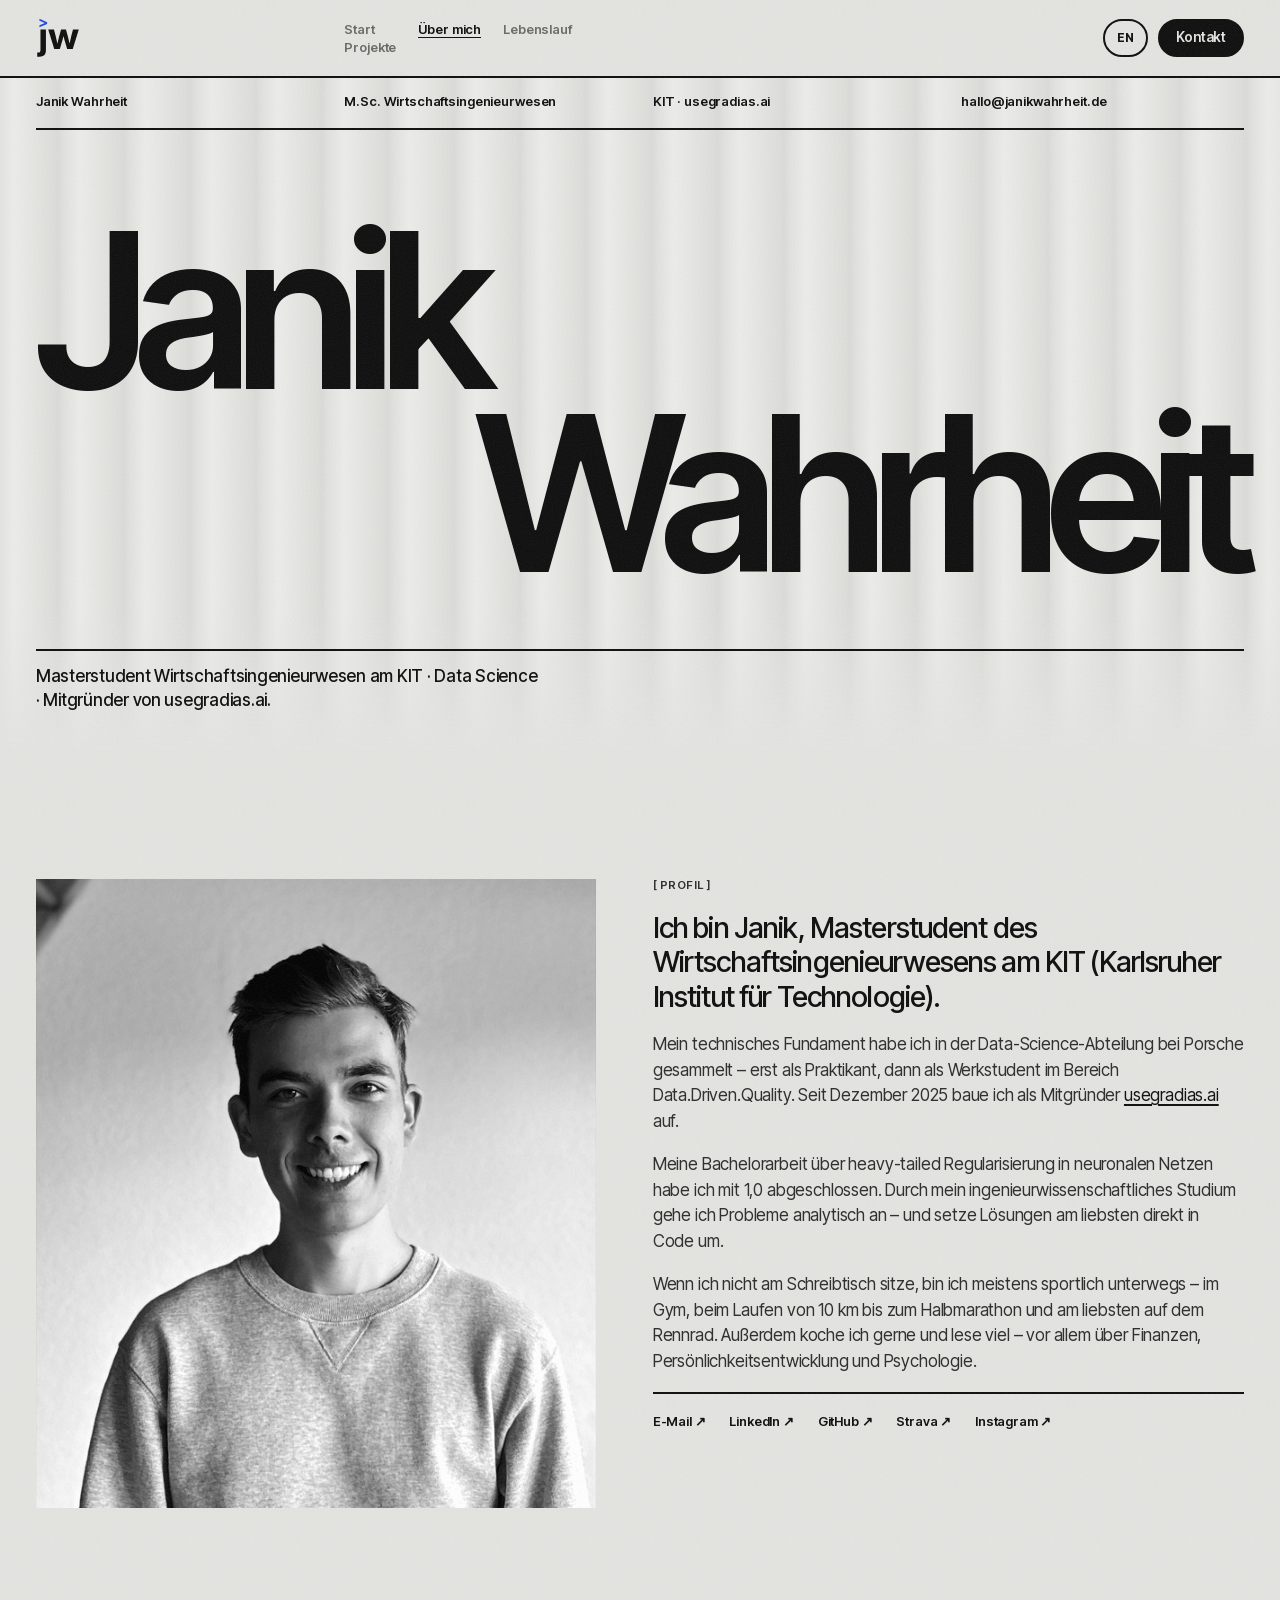
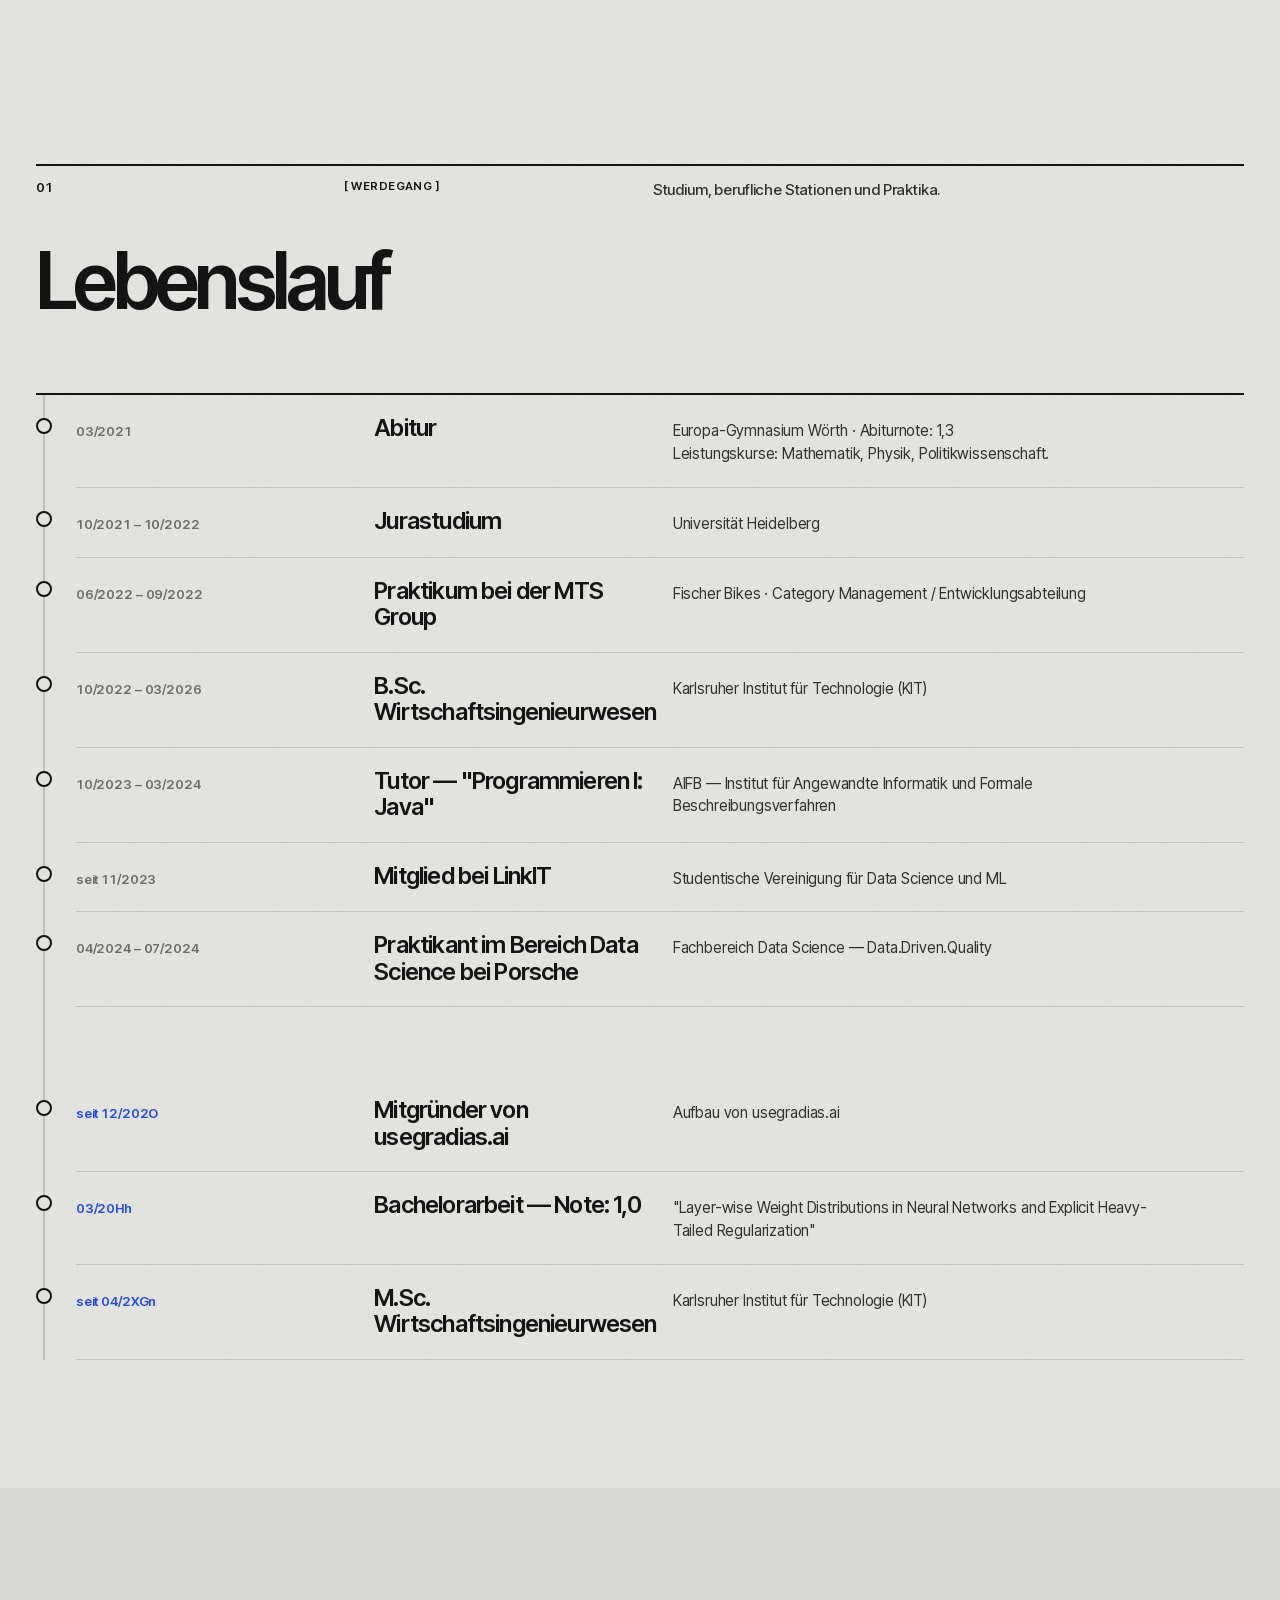
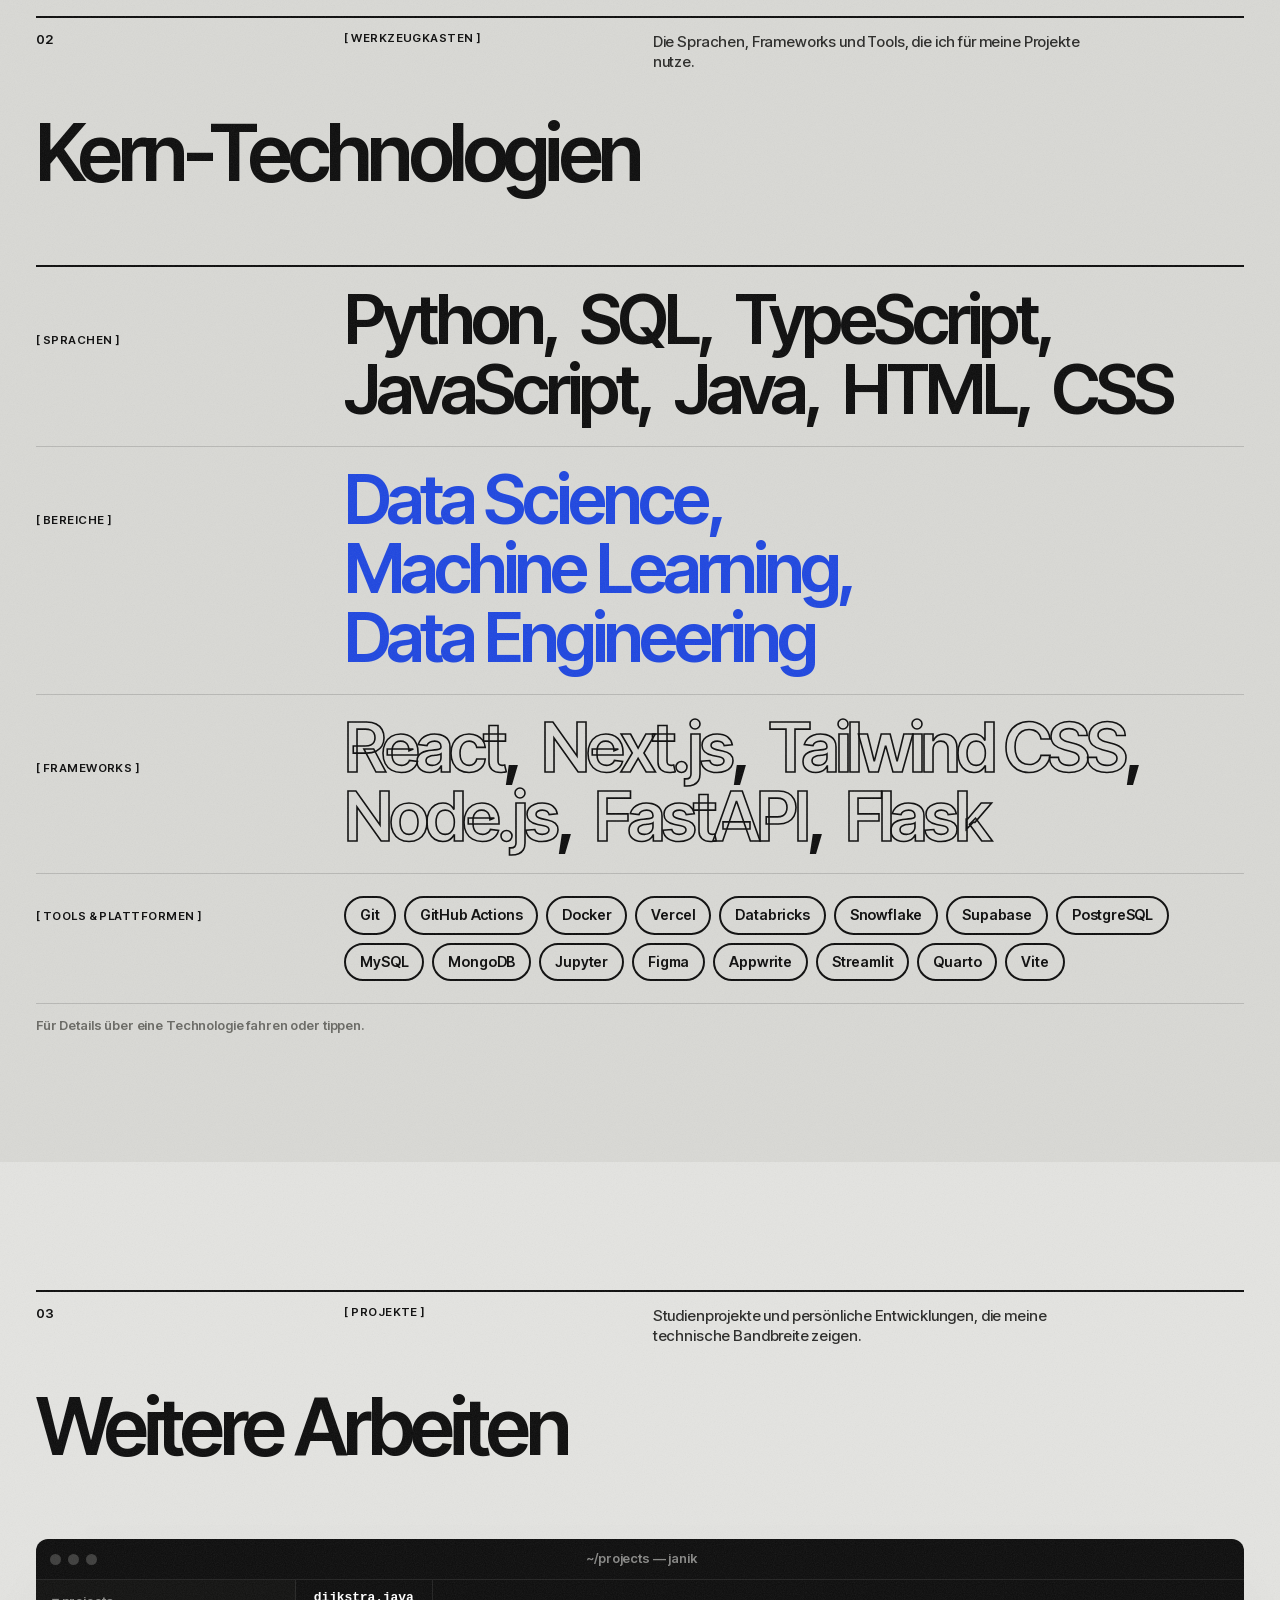
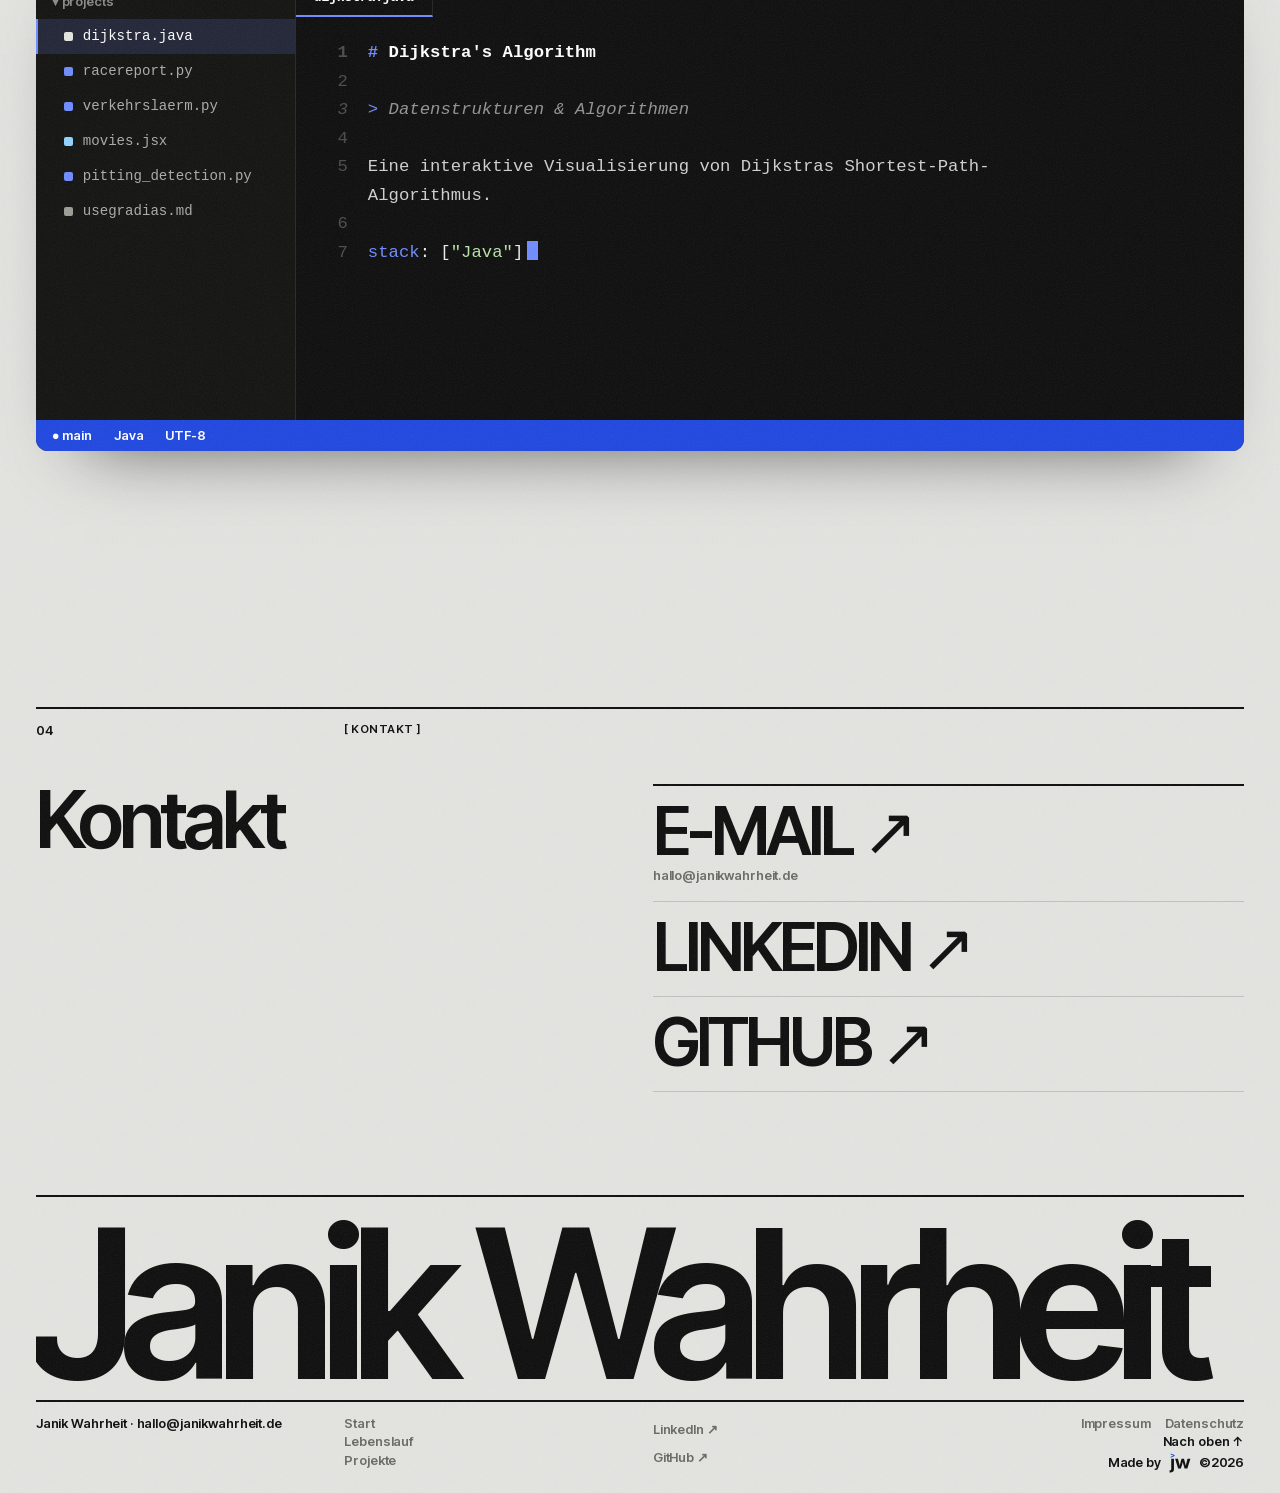
==== commit b259755c: "contact form" ====
--- a/aboutme/index.html
+++ b/aboutme/index.html
@@ -9,7 +9,7 @@
     content="Janik Wahrheit — Masterstudent Wirtschaftsingenieurwesen am KIT. Lebenslauf, Projekte und Kenntnisse.">
   <meta name="theme-color" content="#E4E4E1">
   <link rel="icon" type="image/svg+xml" href="../assets/img/favicon.svg">
-  <link rel="stylesheet" href="../css/style.css">
+  <link rel="stylesheet" href="../css/style.css?v=20261111">
   <script>document.documentElement.classList.add("js");</script>
 </head>
 
@@ -411,8 +411,8 @@
     </div>
   </footer>
 
-  <script src="../js/i18n.js"></script>
-  <script src="../js/main.js"></script>
+  <script src="../js/i18n.js?v=20261111"></script>
+  <script src="../js/main.js?v=20261111"></script>
 </body>
 
 </html>
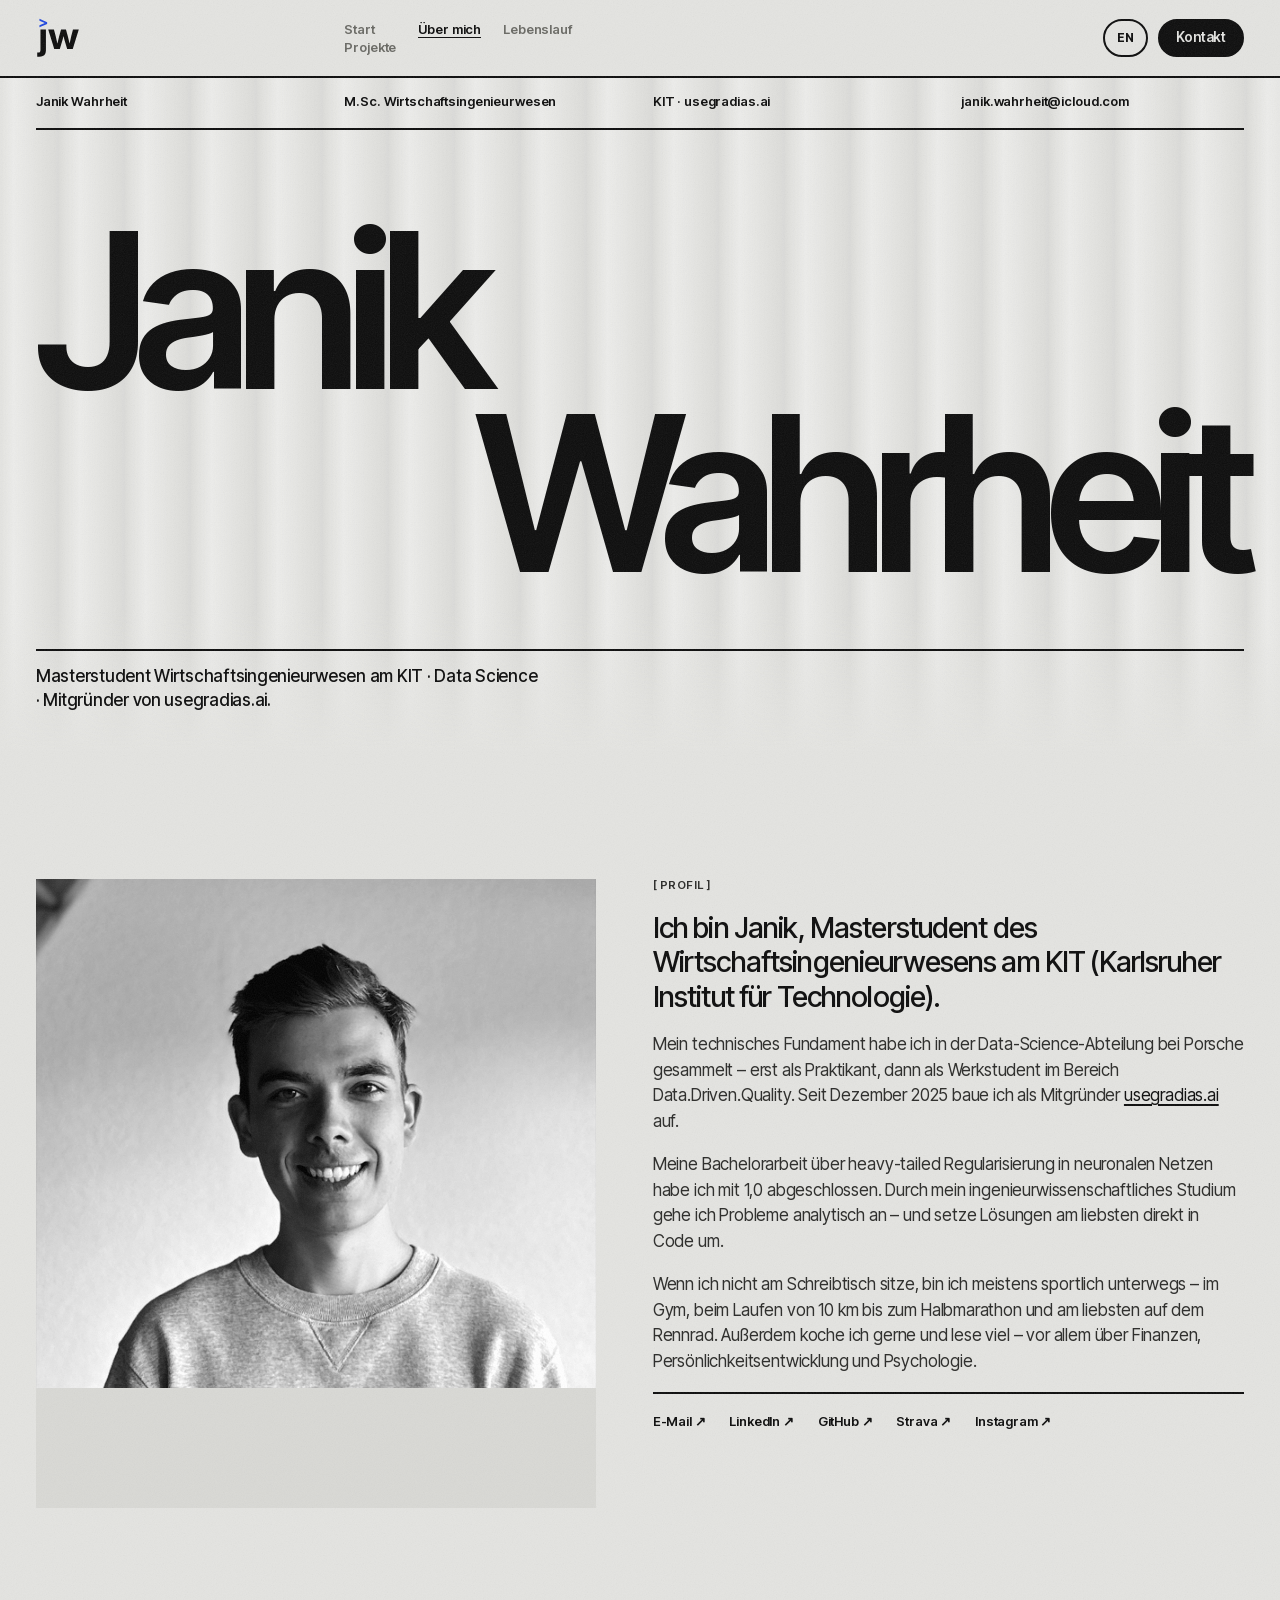
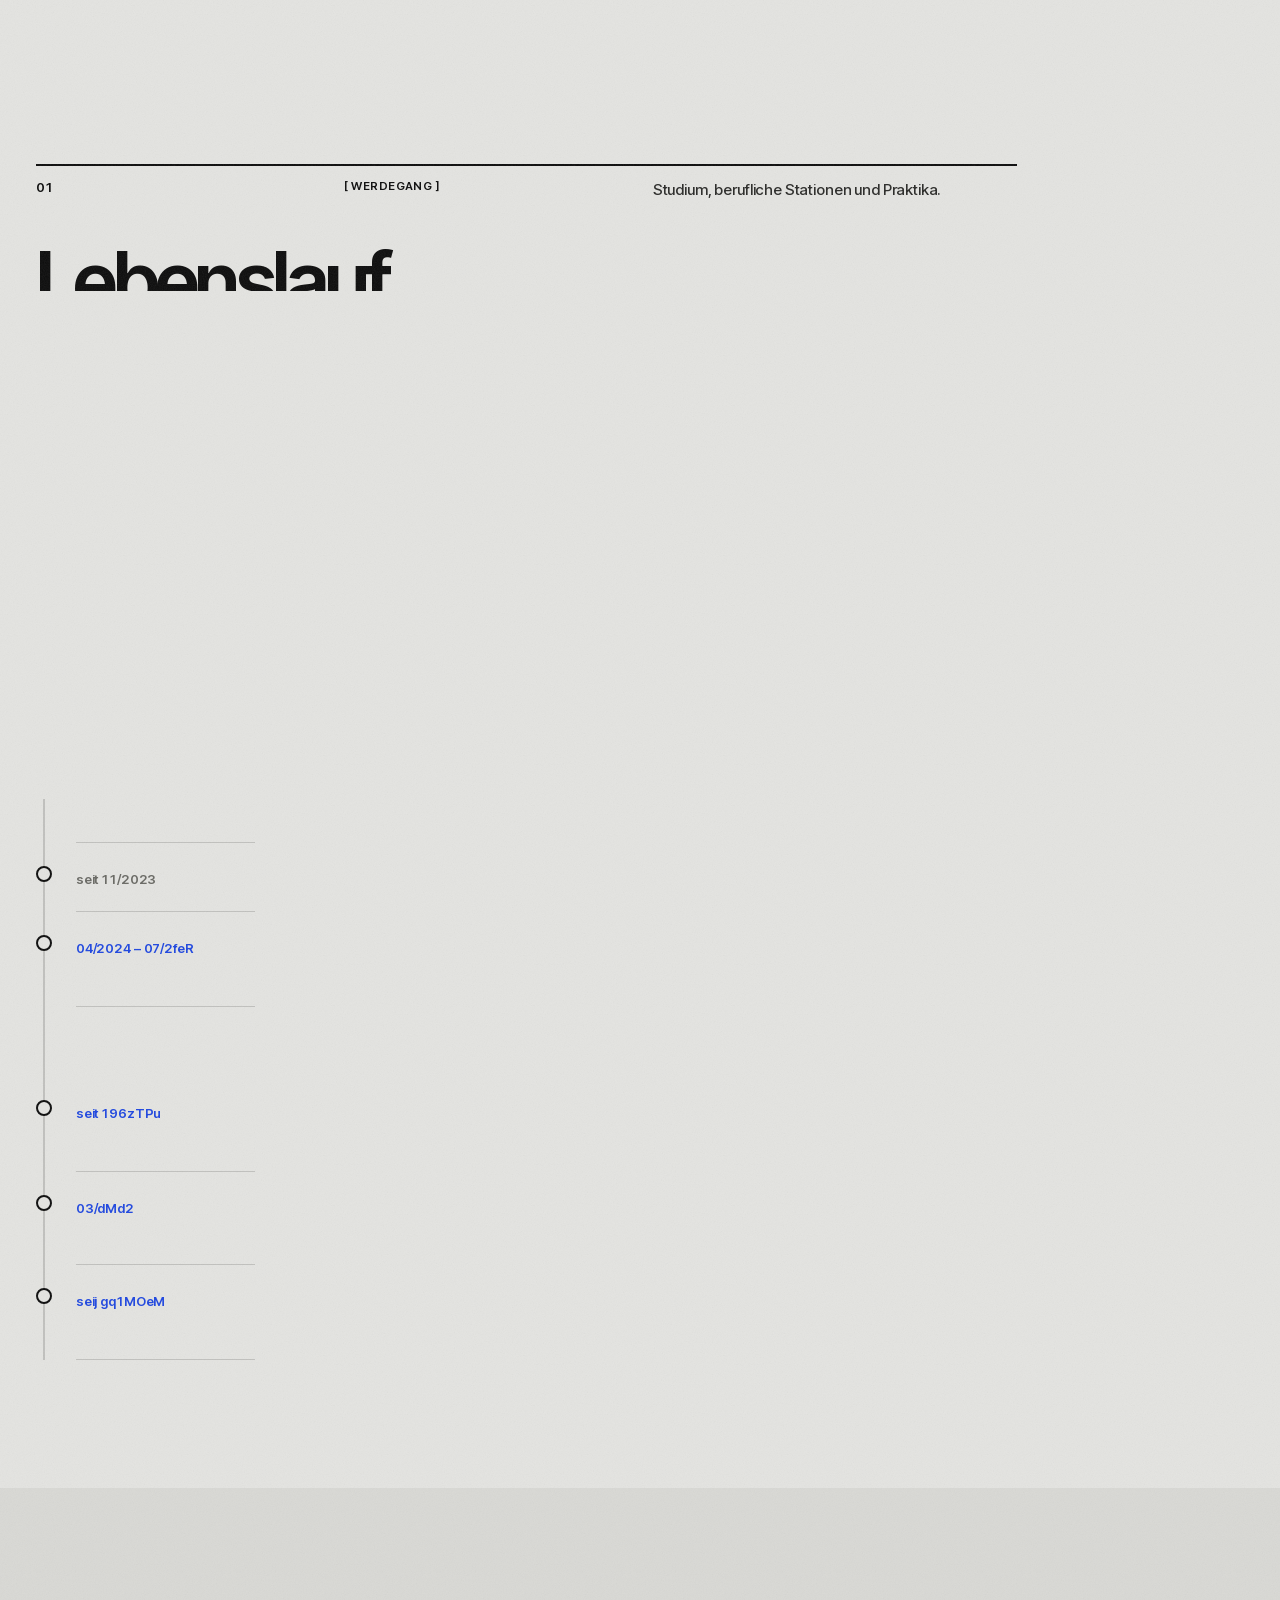
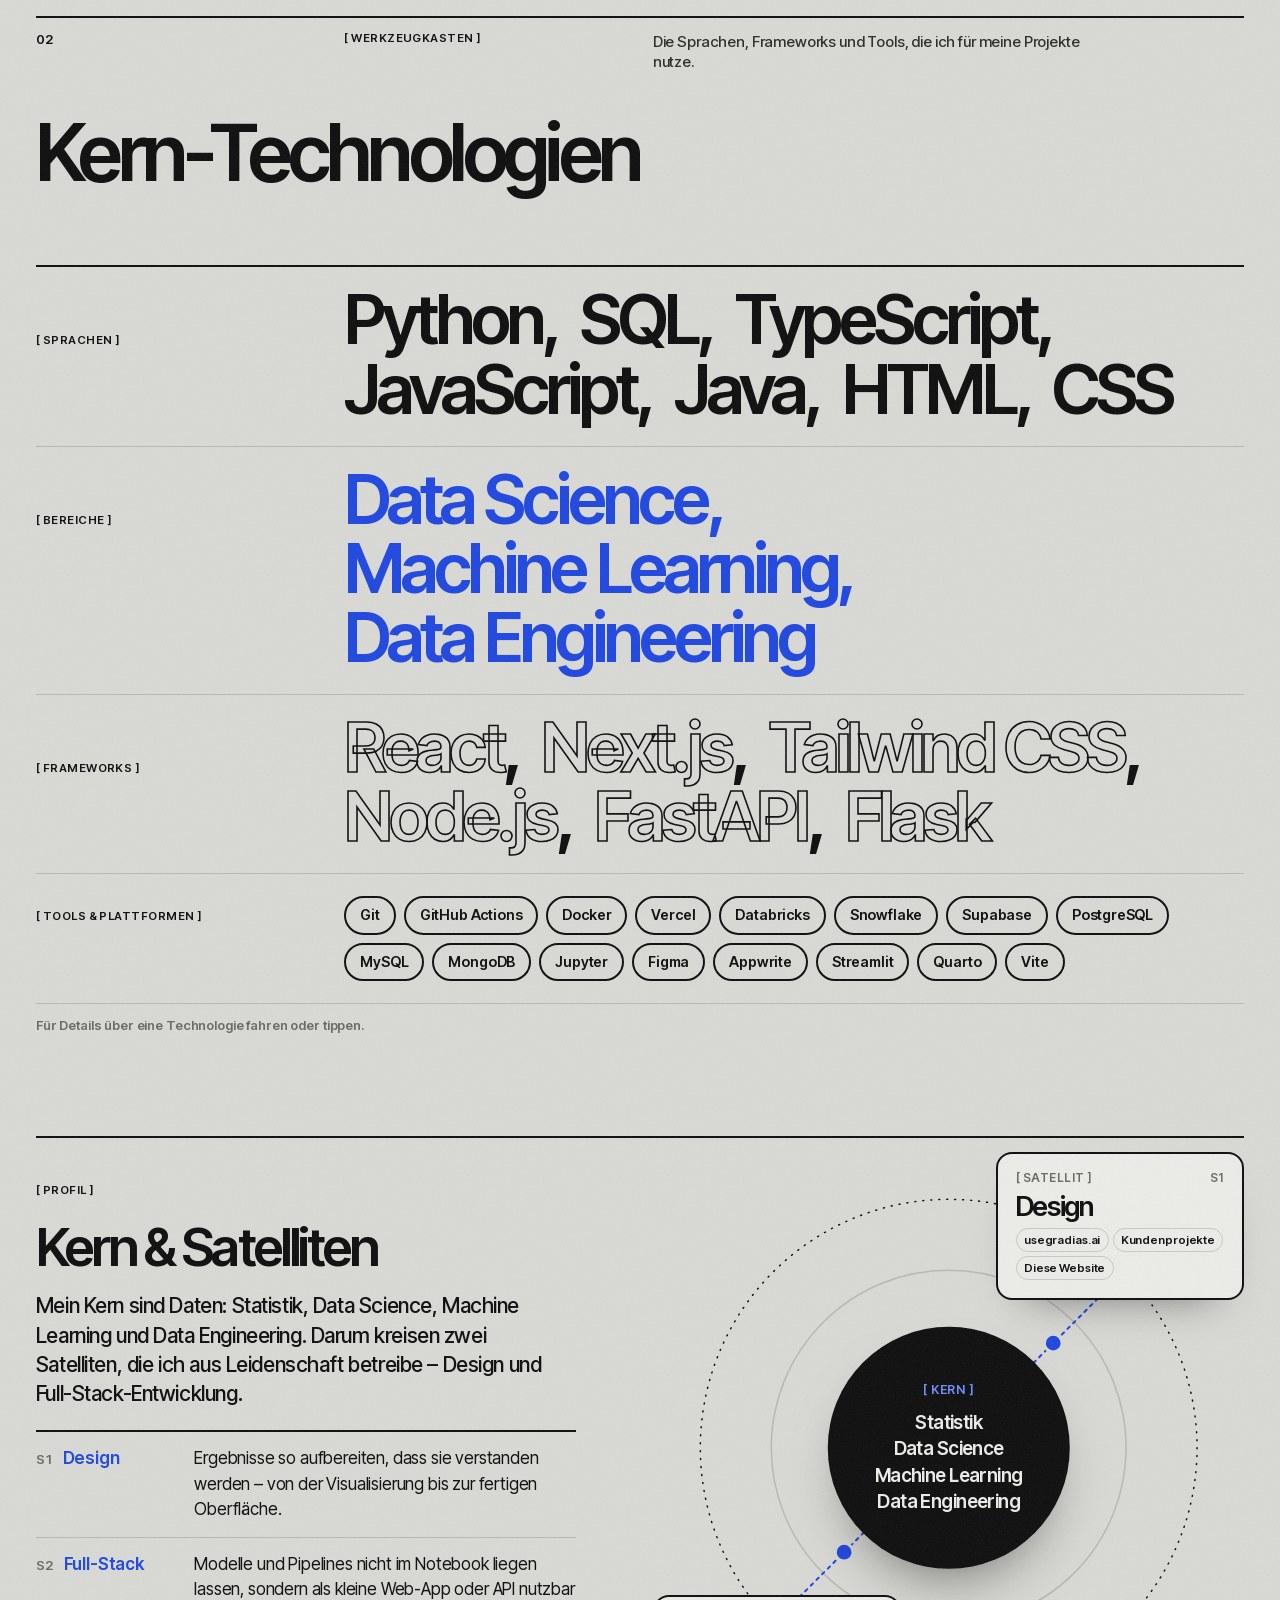
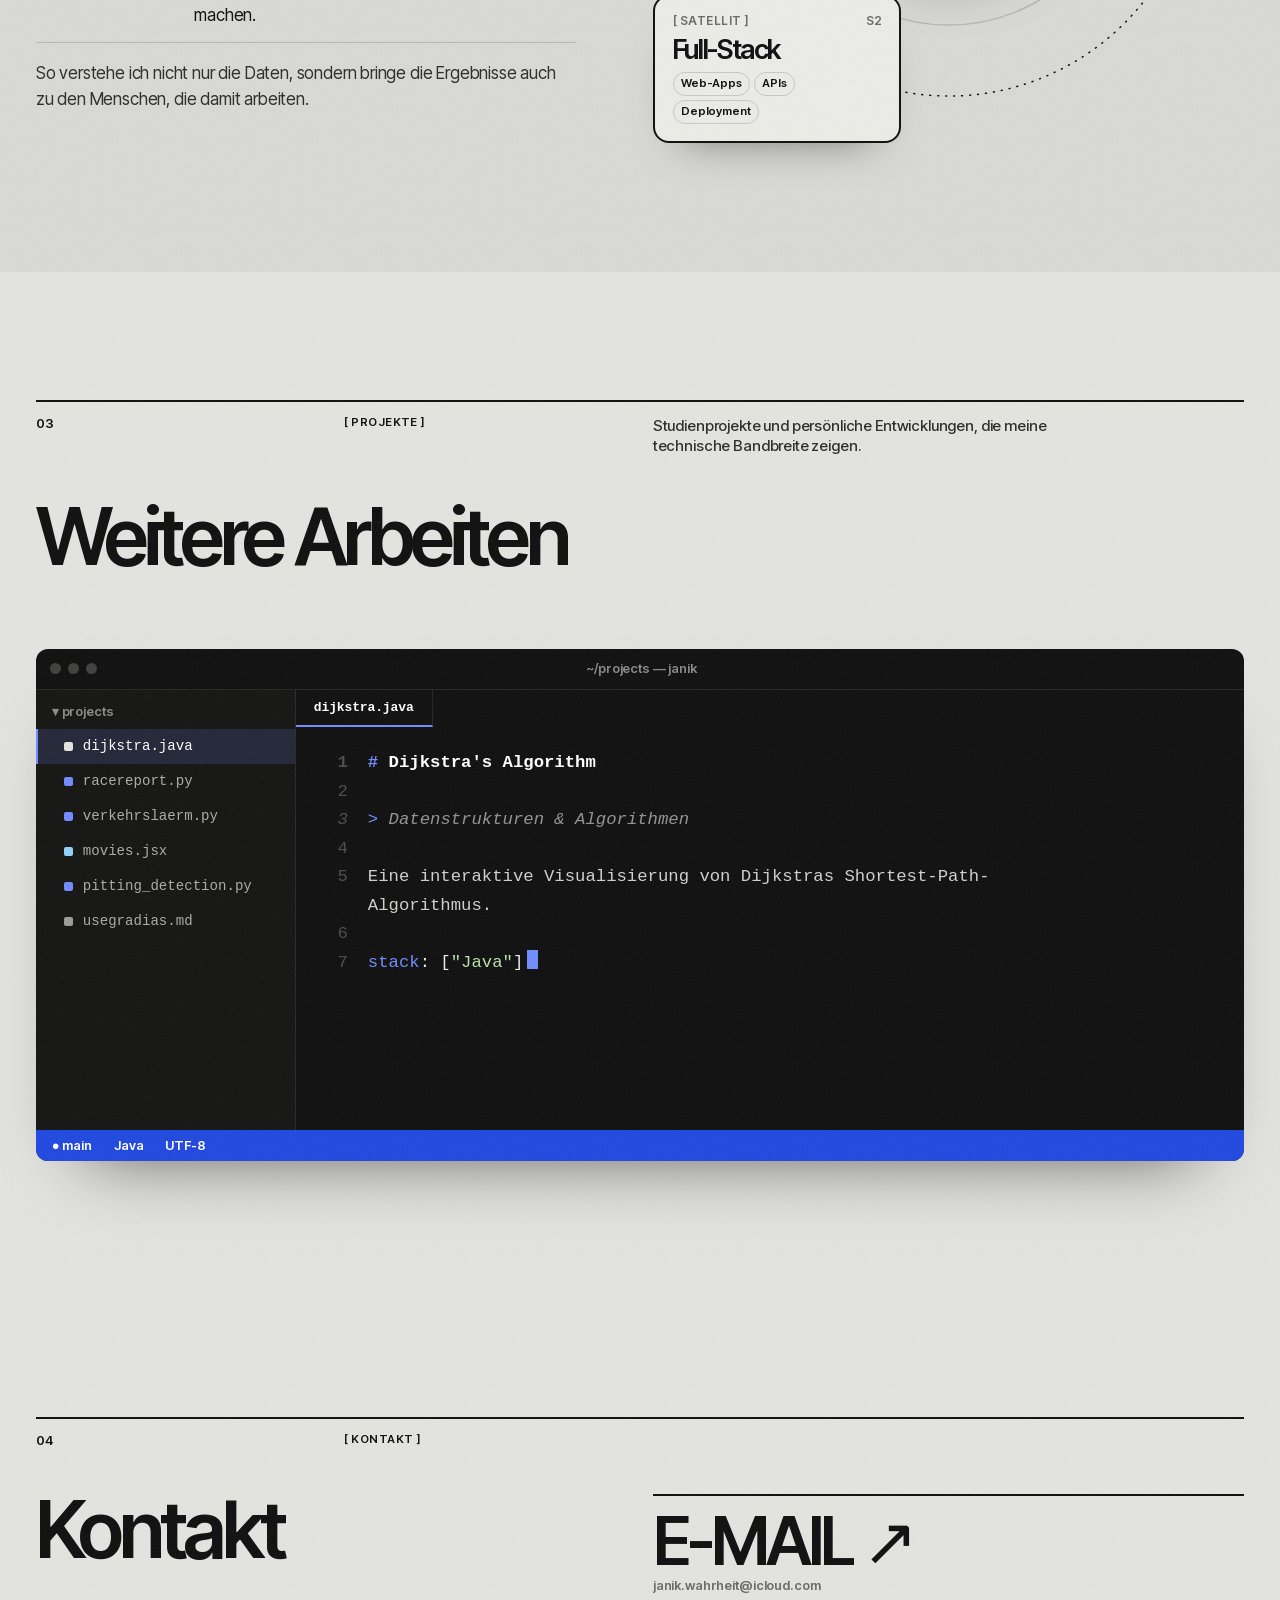
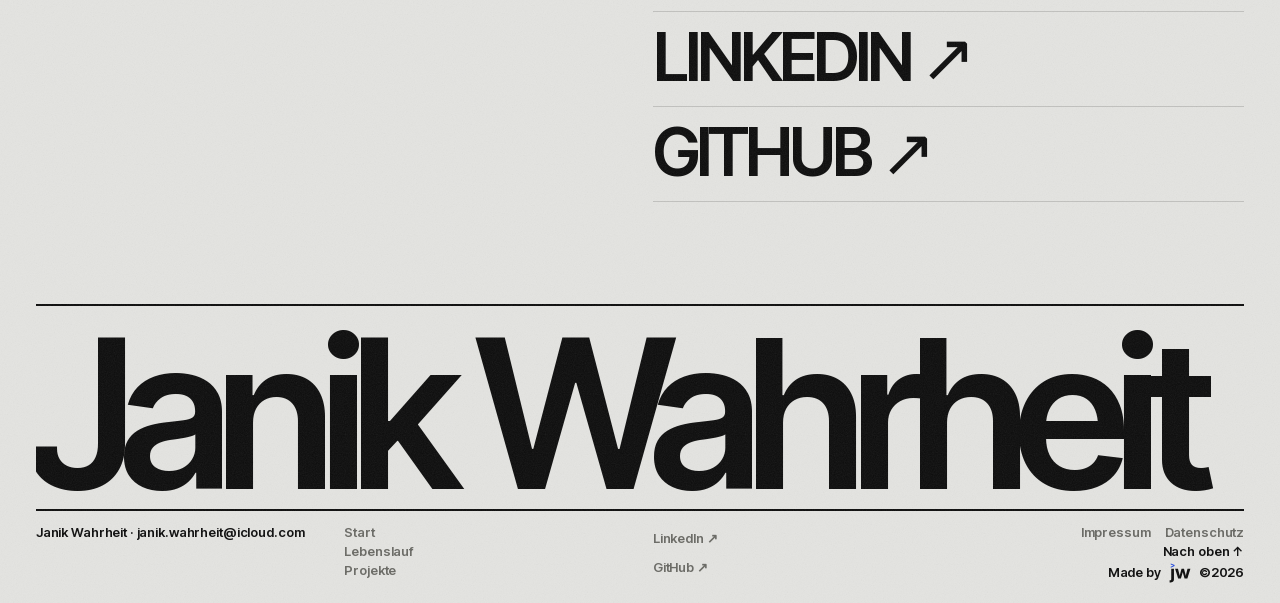
==== commit c0e2a47f: "feat: core satelite" ====
--- a/aboutme/index.html
+++ b/aboutme/index.html
@@ -9,7 +9,7 @@
     content="Janik Wahrheit — Masterstudent Wirtschaftsingenieurwesen am KIT. Lebenslauf, Projekte und Kenntnisse.">
   <meta name="theme-color" content="#E4E4E1">
   <link rel="icon" type="image/svg+xml" href="../assets/img/favicon.svg">
-  <link rel="stylesheet" href="../css/style.css?v=20261111">
+  <link rel="stylesheet" href="../css/style.css?v=20261111d">
   <script>document.documentElement.classList.add("js");</script>
 </head>
 
@@ -55,7 +55,7 @@
           <p class="t-xs">Janik Wahrheit</p>
           <p class="t-xs" data-i18n="about.cv11_title">M.Sc. Wirtschaftsingenieurwesen</p>
           <p class="t-xs">KIT · usegradias.ai</p>
-          <p class="t-xs"><a href="mailto:hallo@janikwahrheit.de">hallo@janikwahrheit.de</a></p>
+          <p class="t-xs"><a href="mailto:janik.wahrheit@icloud.com">janik.wahrheit@icloud.com</a></p>
         </div>
         <div class="hero-title" data-glass-area>
           <h1 class="display cv-name"><span class="l">Janik</span><span class="l l-r">Wahrheit</span></h1>
@@ -81,7 +81,7 @@
             <p data-i18n="about.cv_p3">Meine Bachelorarbeit über heavy-tailed Regularisierung in neuronalen Netzen habe ich mit 1,0 abgeschlossen. Durch mein ingenieurwissenschaftliches Studium gehe ich Probleme analytisch an – und setze Lösungen am liebsten direkt in Code um.</p>
             <p data-i18n="about.p4">Wenn ich nicht am Schreibtisch sitze, bin ich meistens sportlich unterwegs – im Gym, beim Laufen von 10 km bis zum Halbmarathon und am liebsten auf dem Rennrad. Außerdem koche ich gerne und lese viel – vor allem über Finanzen, Persönlichkeitsentwicklung und Psychologie.</p>
             <ul class="inline-links" aria-label="Kontakt" data-i18n-attr="aria-label:common.nav_contact_btn">
-              <li><a href="mailto:hallo@janikwahrheit.de">E-Mail ↗</a></li>
+              <li><a href="mailto:janik.wahrheit@icloud.com">E-Mail ↗</a></li>
               <li><a href="https://www.linkedin.com/in/janik-wahrheit-402186225/" target="_blank" rel="noopener">LinkedIn ↗</a></li>
               <li><a href="https://github.com/janikWa" target="_blank" rel="noopener">GitHub ↗</a></li>
               <li><a href="https://www.strava.com/athletes/40733372" target="_blank" rel="noopener">Strava ↗</a></li>
@@ -258,6 +258,64 @@
           </div>
         </div>
         <p class="t-xs tech-hint" data-i18n="about.tech_hint">Für Details über eine Technologie fahren oder tippen.</p>
+
+        <!-- core & satellites: data is the core, design + full stack orbit it and carry results to people -->
+        <div class="cs g4">
+          <div class="cs-text">
+            <p class="t-br" data-i18n="about.cs_eyebrow">Profil</p>
+            <h3 class="h3" data-i18n="about.cs_h3">Kern &amp; Satelliten</h3>
+            <p class="cs-lead" data-i18n="about.cs_p1">Mein Kern sind Daten: Statistik, Data Science, Machine Learning und Data Engineering. Darum kreisen zwei Satelliten, die ich aus Leidenschaft betreibe – Design und Full-Stack-Entwicklung.</p>
+            <ul class="cs-bridges">
+              <li class="cs-bridge cs-bridge--a">
+                <span class="cs-bridge-k"><span class="t-xs cs-bridge-n">S1</span><span data-i18n="about.cs_s1_title">Design</span></span>
+                <span data-i18n="about.cs_b1">Ergebnisse so aufbereiten, dass sie verstanden werden – von der Visualisierung bis zur fertigen Oberfläche.</span>
+              </li>
+              <li class="cs-bridge cs-bridge--b">
+                <span class="cs-bridge-k"><span class="t-xs cs-bridge-n">S2</span><span data-i18n="about.cs_s2_title">Full-Stack</span></span>
+                <span data-i18n="about.cs_b2">Modelle und Pipelines nicht im Notebook liegen lassen, sondern als kleine Web-App oder API nutzbar machen.</span>
+              </li>
+            </ul>
+            <p class="cs-close" data-i18n="about.cs_p2">So verstehe ich nicht nur die Daten, sondern bringe die Ergebnisse auch zu den Menschen, die damit arbeiten.</p>
+          </div>
+
+          <div class="cs-orbit" role="img" aria-label="Kern: Statistik, Data Science, Machine Learning, Data Engineering. Satelliten: Design und Full-Stack-Entwicklung." data-i18n-attr="aria-label:about.cs_aria">
+            <svg class="cs-lines" viewBox="0 0 100 100" aria-hidden="true" focusable="false">
+              <circle class="cs-ring" cx="50" cy="50" r="42"/>
+              <circle class="cs-ring cs-ring--inner" cx="50" cy="50" r="30"/>
+              <line class="cs-flow" x1="50" y1="50" x2="80" y2="20"/>
+              <line class="cs-flow" x1="50" y1="50" x2="20" y2="80"/>
+              <circle class="cs-port" cx="67.68" cy="32.32" r="1.5"/>
+              <circle class="cs-port" cx="32.32" cy="67.68" r="1.5"/>
+            </svg>
+            <div class="cs-core">
+              <span class="t-br" data-i18n="about.cs_core_label">Kern</span>
+              <ul>
+                <li data-i18n="about.cs_c1">Statistik</li>
+                <li>Data Science</li>
+                <li>Machine Learning</li>
+                <li>Data Engineering</li>
+              </ul>
+            </div>
+            <div class="cs-sat cs-sat--a">
+              <span class="cs-sat-head"><span class="t-br" data-i18n="about.cs_sat_label">Satellit</span><span class="t-xs cs-sat-n">S1</span></span>
+              <strong data-i18n="about.cs_s1_title">Design</strong>
+              <ul class="cs-tags">
+                <li>usegradias.ai</li>
+                <li data-i18n="about.cs_s1_t2">Kundenprojekte</li>
+                <li data-i18n="about.cs_s1_t3">Diese Website</li>
+              </ul>
+            </div>
+            <div class="cs-sat cs-sat--b">
+              <span class="cs-sat-head"><span class="t-br" data-i18n="about.cs_sat_label">Satellit</span><span class="t-xs cs-sat-n">S2</span></span>
+              <strong data-i18n="about.cs_s2_title">Full-Stack</strong>
+              <ul class="cs-tags">
+                <li data-i18n="about.cs_s2_t1">Web-Apps</li>
+                <li>APIs</li>
+                <li>Deployment</li>
+              </ul>
+            </div>
+          </div>
+        </div>
       </div>
     </section>
 
@@ -372,7 +430,7 @@
         <div class="contact-grid g4">
           <h2 class="h2 contact-copy" data-i18n="common.nav_contact_btn">Kontakt</h2>
           <ul class="big-links">
-            <li><a href="mailto:hallo@janikwahrheit.de"><span class="bl-main">E-Mail <span class="bl-arr" aria-hidden="true">↗</span></span><span class="bl-sub t-xs">hallo@janikwahrheit.de</span></a></li>
+            <li><a href="mailto:janik.wahrheit@icloud.com"><span class="bl-main">E-Mail <span class="bl-arr" aria-hidden="true">↗</span></span><span class="bl-sub t-xs">janik.wahrheit@icloud.com</span></a></li>
             <li><a href="https://www.linkedin.com/in/janik-wahrheit-402186225/" target="_blank" rel="noopener"><span class="bl-main">LinkedIn <span class="bl-arr" aria-hidden="true">↗</span></span></a></li>
             <li><a href="https://github.com/janikWa" target="_blank" rel="noopener"><span class="bl-main">GitHub <span class="bl-arr" aria-hidden="true">↗</span></span></a></li>
           </ul>
@@ -389,7 +447,7 @@
         <div class="blur-lens" aria-hidden="true"></div>
       </div>
       <div class="foot-row g4">
-        <p class="t-xs">Janik Wahrheit · <a href="mailto:hallo@janikwahrheit.de">hallo@janikwahrheit.de</a></p>
+        <p class="t-xs">Janik Wahrheit · <a href="mailto:janik.wahrheit@icloud.com">janik.wahrheit@icloud.com</a></p>
         <nav class="foot-nav" aria-label="Footer-Navigation" data-i18n-attr="aria-label:common.footer_nav_aria">
           <a class="t-xs" href="../index.html" data-i18n="common.nav_home">Start</a>
           <a class="t-xs" href="#cv" data-i18n="about.cv_h2">Lebenslauf</a>
@@ -411,8 +469,8 @@
     </div>
   </footer>
 
-  <script src="../js/i18n.js?v=20261111"></script>
-  <script src="../js/main.js?v=20261111"></script>
+  <script src="../js/i18n.js?v=20261111d"></script>
+  <script src="../js/main.js?v=20261111d"></script>
 </body>
 
 </html>
--- a/css/style.css
+++ b/css/style.css
@@ -620,6 +620,58 @@
 .tech.is-open .tech-pop, .tech-btn:focus-visible + .tech-pop { opacity: 1; visibility: visible; transform: none; transition: opacity .25s var(--ease), transform .35s var(--ease), visibility 0s; }
 .tech-hint { margin-top: 14px; color: var(--mute); }
 
+/* core & satellites — data at the centre, design + full stack in orbit */
+.cs { margin-top: clamp(64px, 8vw, 120px); padding-top: 14px; border-top: var(--thick) solid var(--ink); row-gap: 48px; align-items: center; }
+.cs-text { grid-column: 1 / span 2; display: flex; flex-direction: column; gap: 18px; max-width: 54ch; }
+.cs-text .h3 { margin-top: 6px; font-size: clamp(2.1rem, 1.4rem + 2.4vw, 3.6rem); letter-spacing: -.055em; line-height: .98; }
+.cs-lead { font: 500 clamp(1.1rem, 1rem + .4vw, 1.35rem)/1.38 var(--font); letter-spacing: -.02em; }
+.cs-bridges { margin-top: 4px; border-top: var(--thick) solid var(--ink); }
+.cs-bridge { display: grid; grid-template-columns: 8.5em minmax(0, 1fr); gap: 14px; padding: 14px 0; border-bottom: 1px solid var(--hair); transition: background-color .3s var(--ease); }
+.cs-bridge-k { display: flex; align-items: baseline; gap: 10px; font-weight: 600; color: var(--blue); }
+.cs-bridge-n, .cs-sat-n { color: var(--mute); font-variant-numeric: tabular-nums; }
+.cs-close { color: var(--ink-2); }
+
+.cs-orbit { grid-column: 3 / span 2; position: relative; width: 100%; max-width: 600px; justify-self: end; aspect-ratio: 1; container-type: inline-size; }
+.cs-lines { position: absolute; inset: 0; width: 100%; height: 100%; overflow: visible; }
+.cs-ring { fill: none; stroke: var(--ink); stroke-width: 1.5; stroke-dasharray: 1 7; stroke-linecap: round; vector-effect: non-scaling-stroke; transform-origin: 50px 50px; animation: cs-spin 120s linear infinite; }
+.cs-ring--inner { stroke: var(--hair); stroke-dasharray: none; animation: none; }
+.cs-flow { stroke: var(--blue); stroke-width: 2; stroke-dasharray: 3 5; stroke-linecap: round; vector-effect: non-scaling-stroke; animation: cs-flow 1.4s linear infinite; }
+.cs-port { fill: var(--blue); stroke: var(--bg-2); stroke-width: 3; vector-effect: non-scaling-stroke; }
+@keyframes cs-spin { to { transform: rotate(360deg); } }
+@keyframes cs-flow { to { stroke-dashoffset: -8; } }
+
+.cs-core {
+  position: absolute; left: 50%; top: 50%; width: 41%; aspect-ratio: 1; translate: -50% -50%;
+  display: flex; flex-direction: column; align-items: center; justify-content: center; gap: 2.4cqi;
+  border-radius: 50%; background: var(--ink); color: var(--card); text-align: center;
+  box-shadow: 0 30px 60px -30px rgba(0, 0, 0, .6);
+}
+.cs-core .t-br { color: var(--blue-light); font-size: max(.62rem, 2.1cqi); }
+.cs-core ul { display: flex; flex-direction: column; align-items: center; gap: .25em; font: 600 max(.76rem, 3.2cqi)/1.15 var(--font); letter-spacing: -.03em; }
+
+.cs-sat {
+  position: absolute; width: 42%; display: flex; flex-direction: column; gap: max(6px, 1.4cqi);
+  padding: max(11px, 2.8cqi) max(12px, 3cqi) max(12px, 3cqi); border-radius: 16px;
+  background: var(--card); border: var(--thick) solid var(--ink);
+  box-shadow: 0 24px 44px -30px rgba(0, 0, 0, .55);
+  transition: transform .45s var(--ease), border-color .3s, box-shadow .45s var(--ease);
+}
+.cs-sat--a { right: 0; top: 0; }
+.cs-sat--b { left: 0; bottom: 0; }
+.cs-sat-head { display: flex; justify-content: space-between; align-items: baseline; }
+.cs-sat .t-br { color: var(--mute); font-size: max(.6rem, 2cqi); }
+.cs-sat-n { font-size: max(.62rem, 2cqi); }
+.cs-sat strong { font: 600 max(1.1rem, 4.6cqi)/1 var(--font); letter-spacing: -.05em; }
+.cs-tags { display: flex; flex-wrap: wrap; gap: 4px; }
+.cs-tags li { font: 600 max(.62rem, 1.95cqi)/1 var(--font); letter-spacing: -.01em; padding: .45em .62em; border-radius: 999px; border: 1.5px solid var(--hair); }
+
+/* text line ↔ satellite card: hovering one highlights the other */
+@media (hover: hover) and (pointer: fine) {
+  .cs-bridge:hover, .cs:has(.cs-sat--a:hover) .cs-bridge--a, .cs:has(.cs-sat--b:hover) .cs-bridge--b { background: rgba(31, 71, 224, .06); }
+  .cs-sat:hover, .cs:has(.cs-bridge--a:hover) .cs-sat--a, .cs:has(.cs-bridge--b:hover) .cs-sat--b { transform: translateY(-4px); border-color: var(--blue); box-shadow: 0 30px 50px -28px rgba(31, 71, 224, .55); }
+}
+@media (max-width: 560px) { .cs-orbit { aspect-ratio: 1 / 1.26; } .cs-sat { width: 46%; } }
+
 /* CV timeline — a cobalt line fills with scroll, steps lock in as it reaches them */
 .cv { position: relative; border-top: var(--thick) solid var(--ink); padding-left: 40px; --p: 1; }
 .cv::before, .cv::after { content: ""; position: absolute; left: 7px; top: 0; width: 2px; }
@@ -712,6 +764,9 @@
   .chat-fields { grid-template-columns: minmax(0, 1fr); }
   .tech-cat { padding-top: 0; }
   .cv-row h3, .cv-row p { grid-column: 1; }
+  .cs-text, .cs-orbit { grid-column: 1 / -1; }
+  .cs-bridge { grid-template-columns: minmax(0, 1fr); gap: 4px; }
+  .cs-orbit { justify-self: center; }
 }
 
 /* ==========================================================================
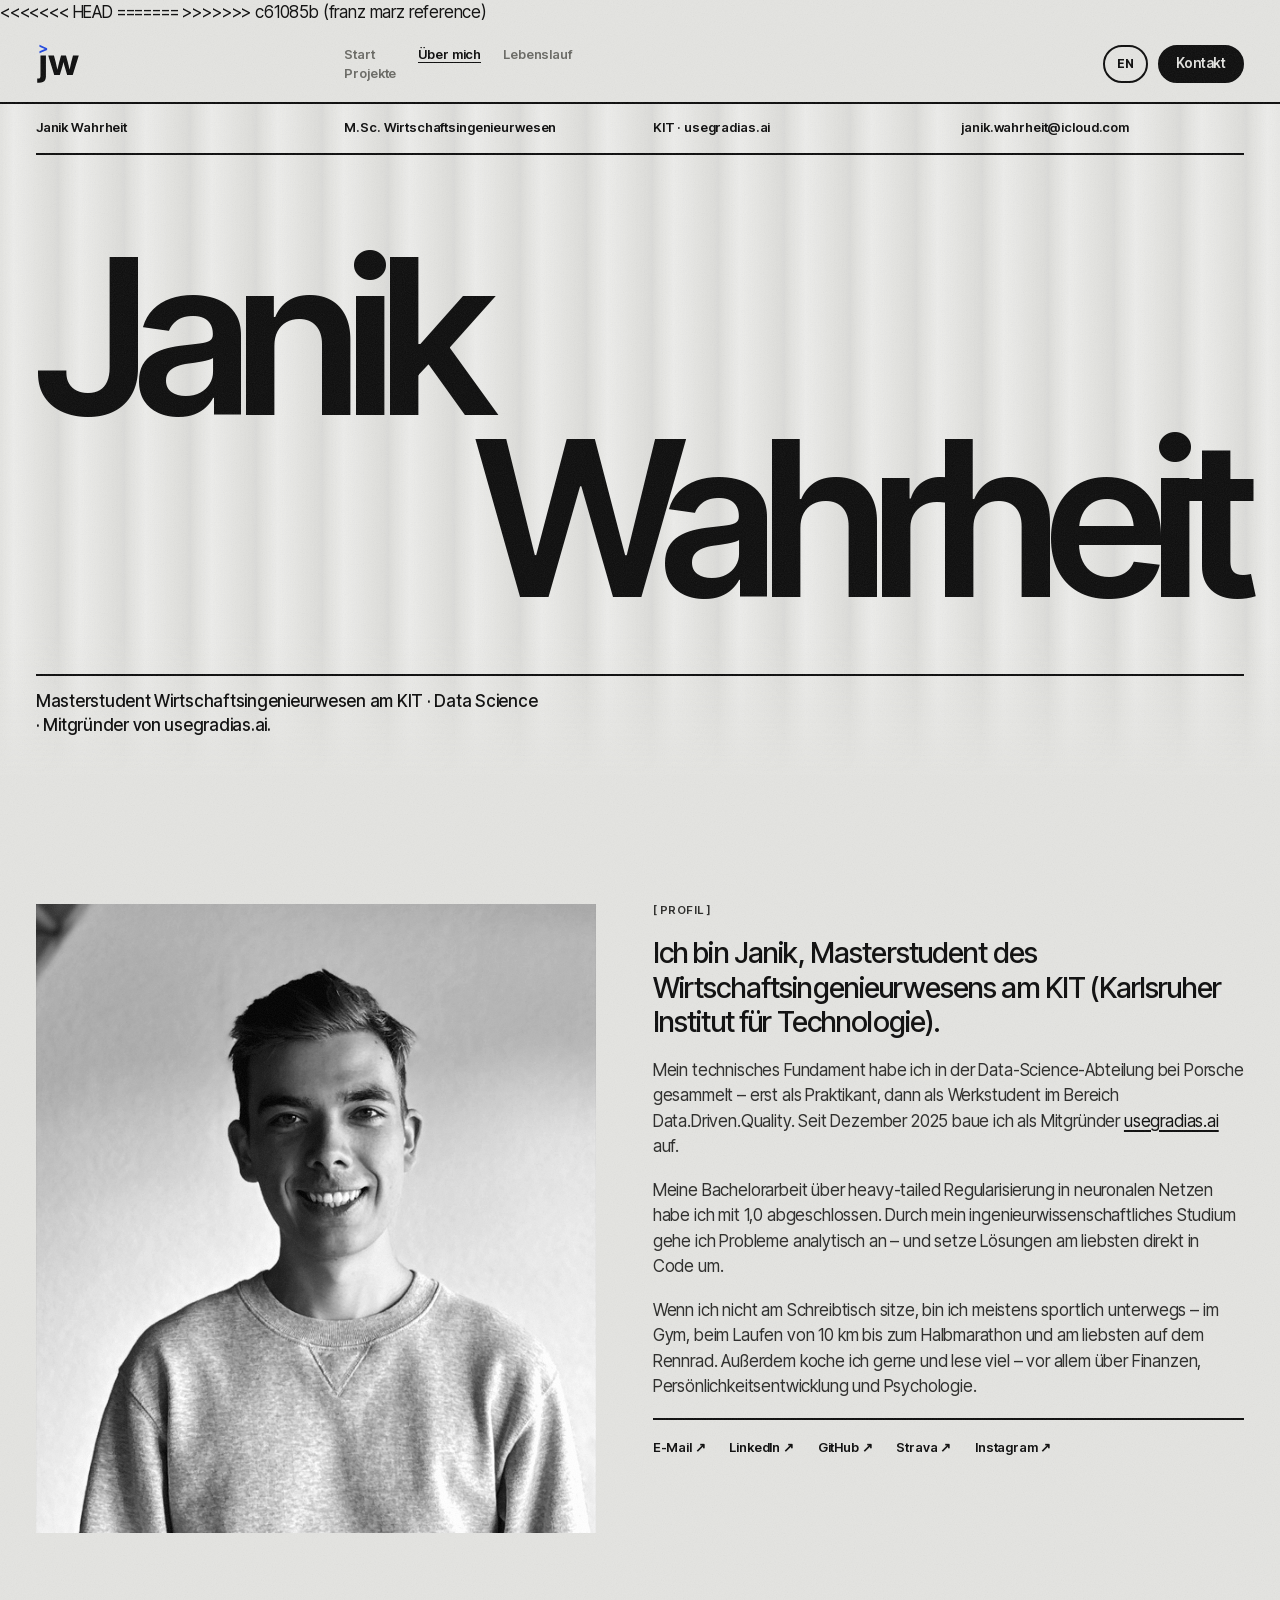
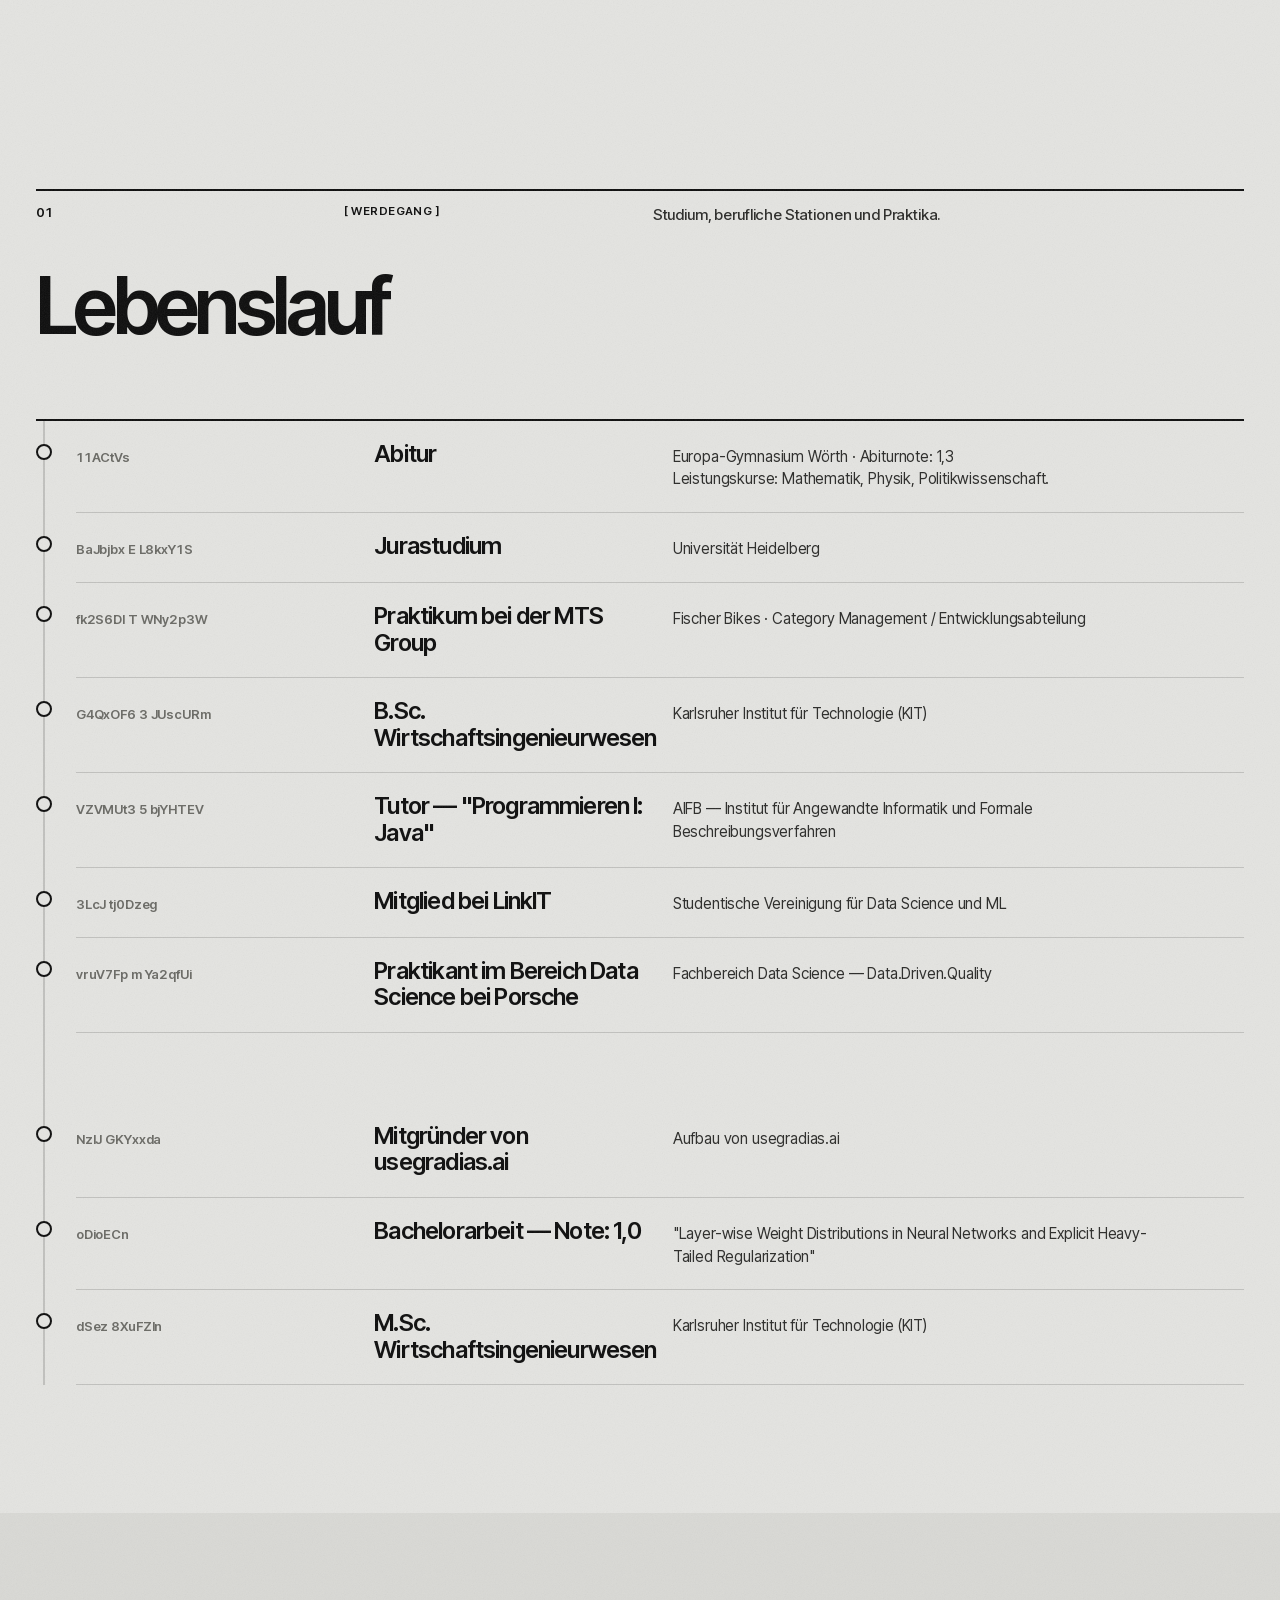
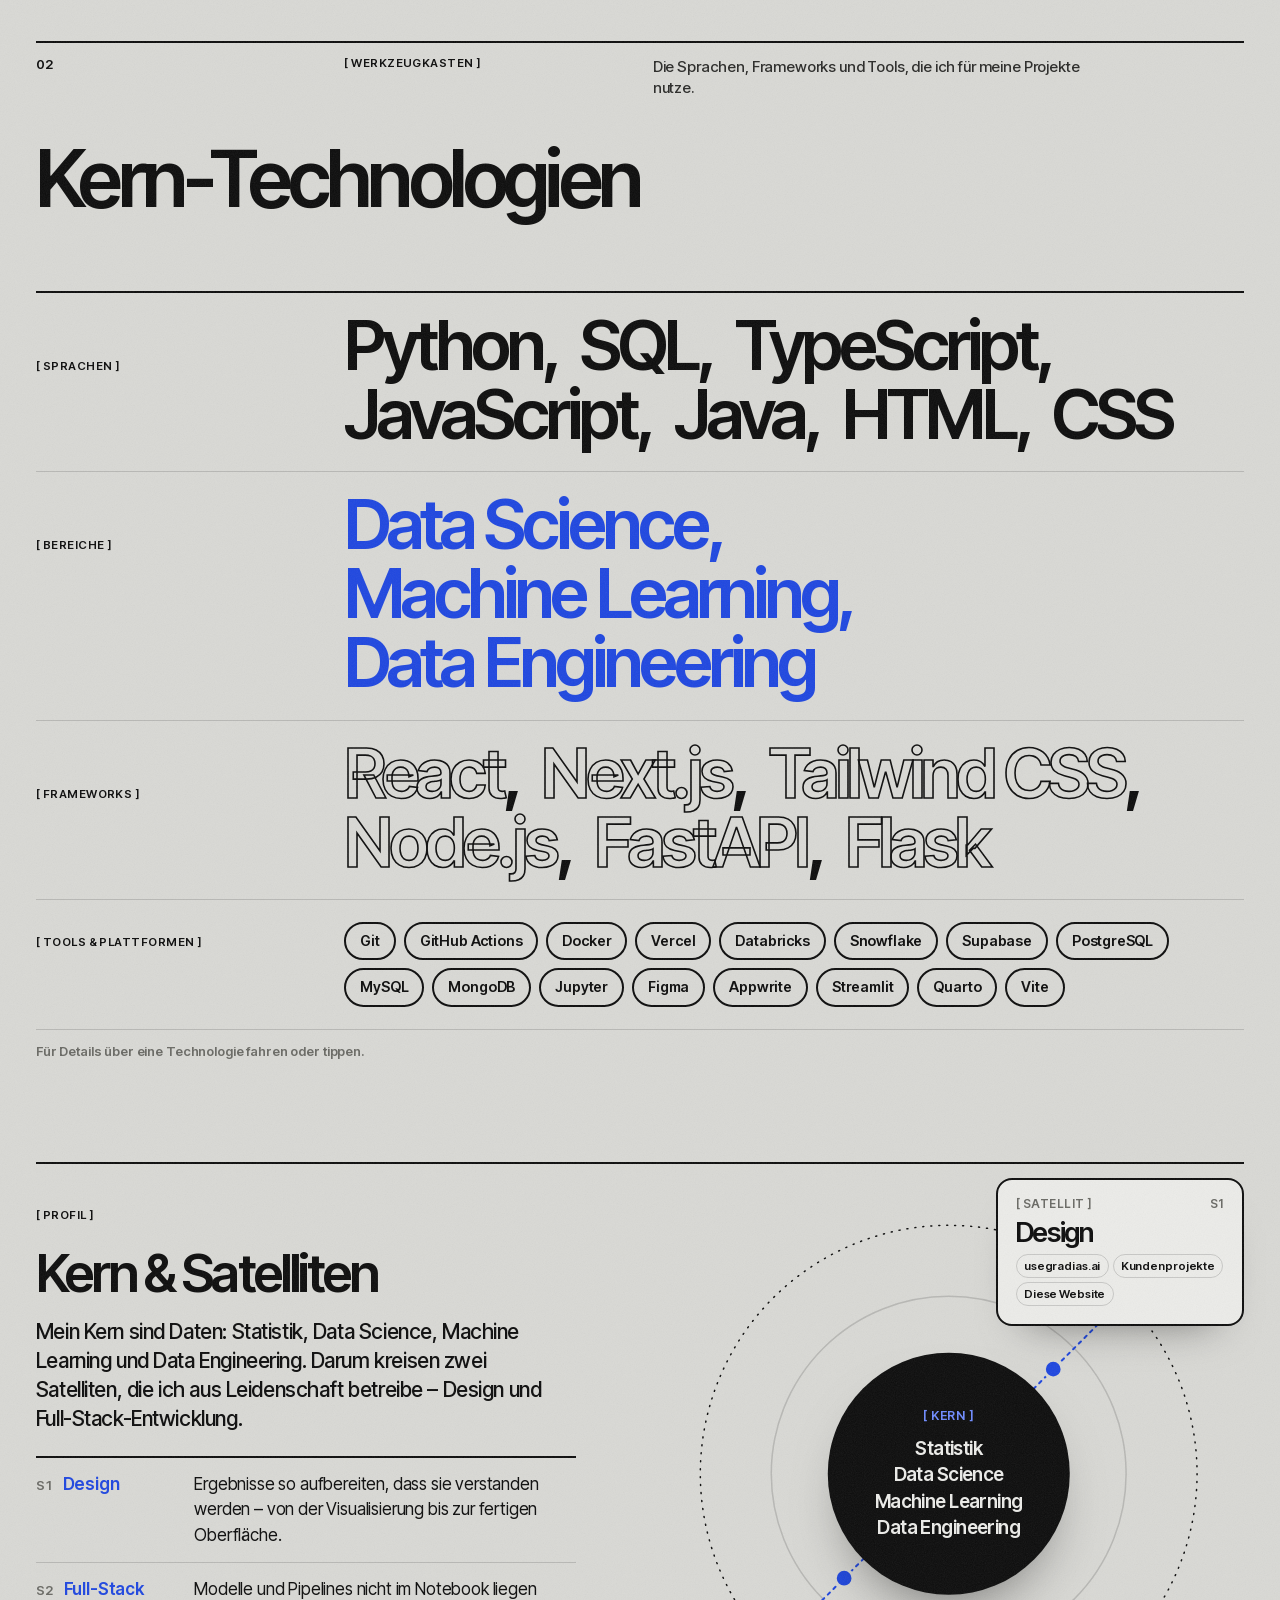
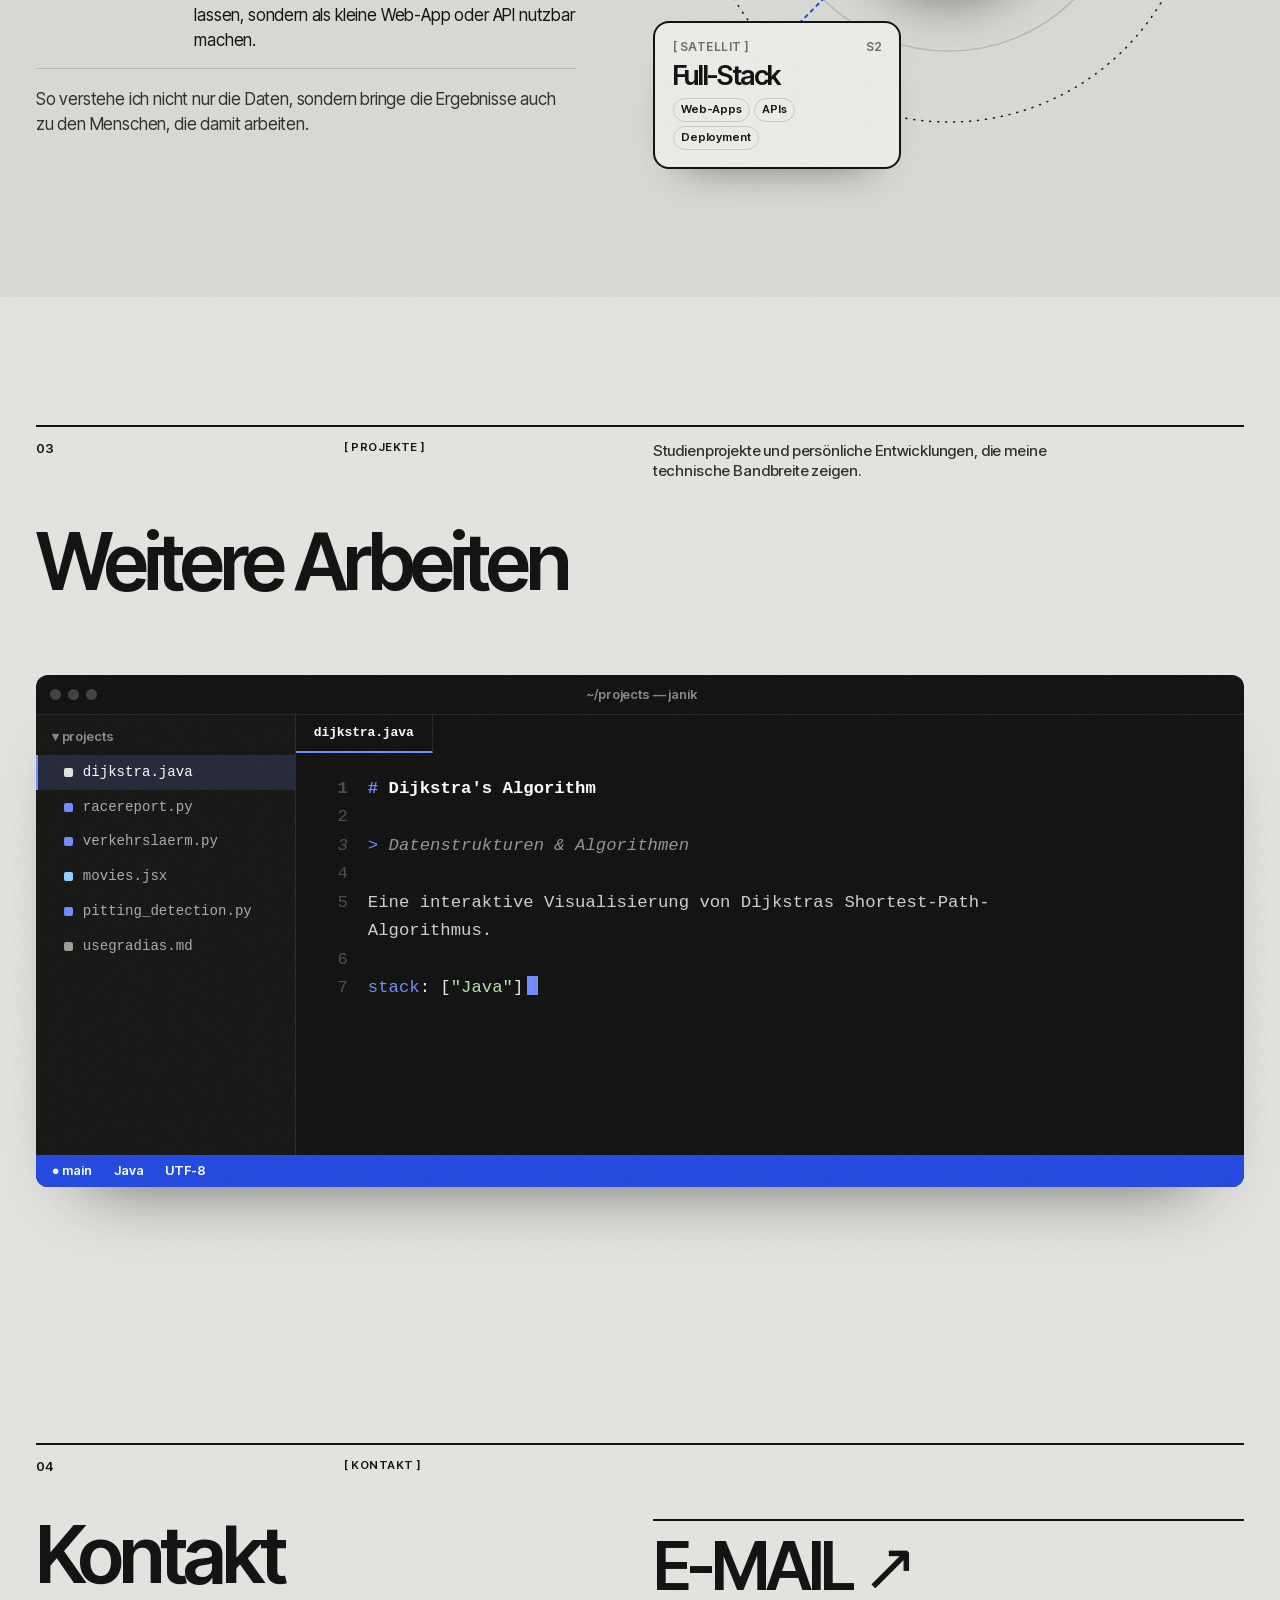
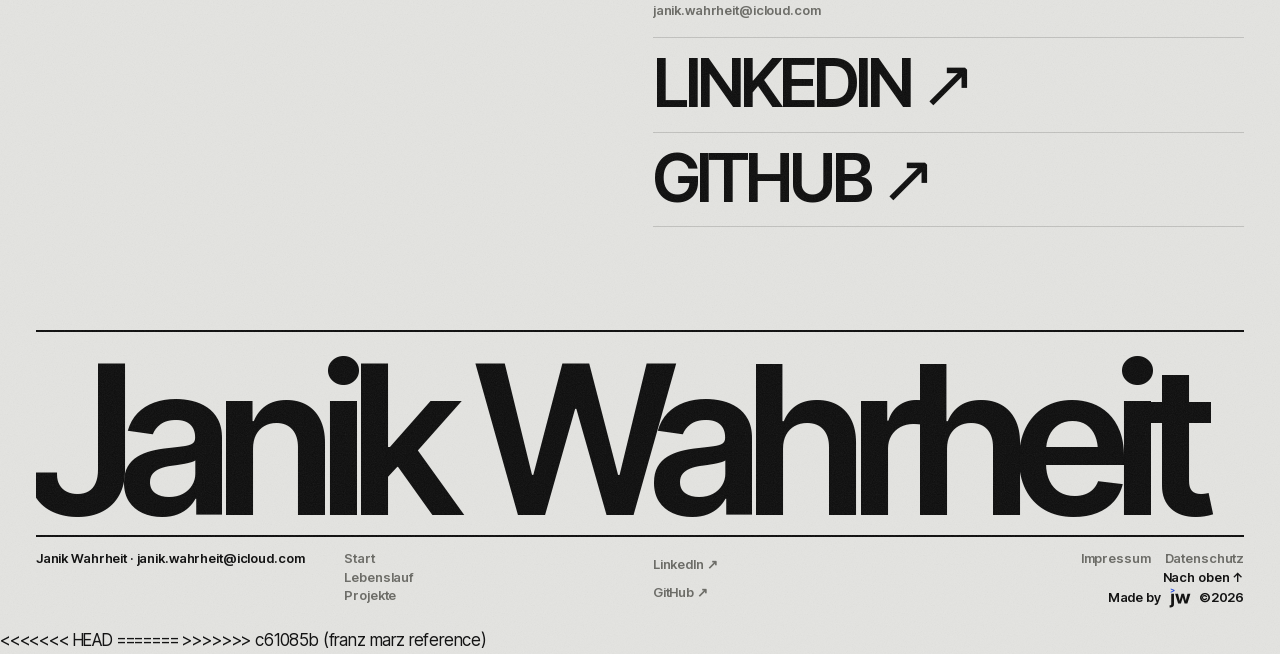
==== commit 5d3db6c3: "resolve conflicts" ====
--- a/aboutme/index.html
+++ b/aboutme/index.html
@@ -9,7 +9,11 @@
     content="Janik Wahrheit — Masterstudent Wirtschaftsingenieurwesen am KIT. Lebenslauf, Projekte und Kenntnisse.">
   <meta name="theme-color" content="#E4E4E1">
   <link rel="icon" type="image/svg+xml" href="../assets/img/favicon.svg">
+<<<<<<< HEAD
   <link rel="stylesheet" href="../css/style.css?v=20261111d">
+=======
+  <link rel="stylesheet" href="../css/style.css?v=20261118">
+>>>>>>> c61085b (franz marz reference)
   <script>document.documentElement.classList.add("js");</script>
 </head>
 
@@ -469,8 +473,13 @@
     </div>
   </footer>
 
+<<<<<<< HEAD
   <script src="../js/i18n.js?v=20261111d"></script>
   <script src="../js/main.js?v=20261111d"></script>
+=======
+  <script src="../js/i18n.js?v=20261118"></script>
+  <script src="../js/main.js?v=20261118"></script>
+>>>>>>> c61085b (franz marz reference)
 </body>
 
 </html>
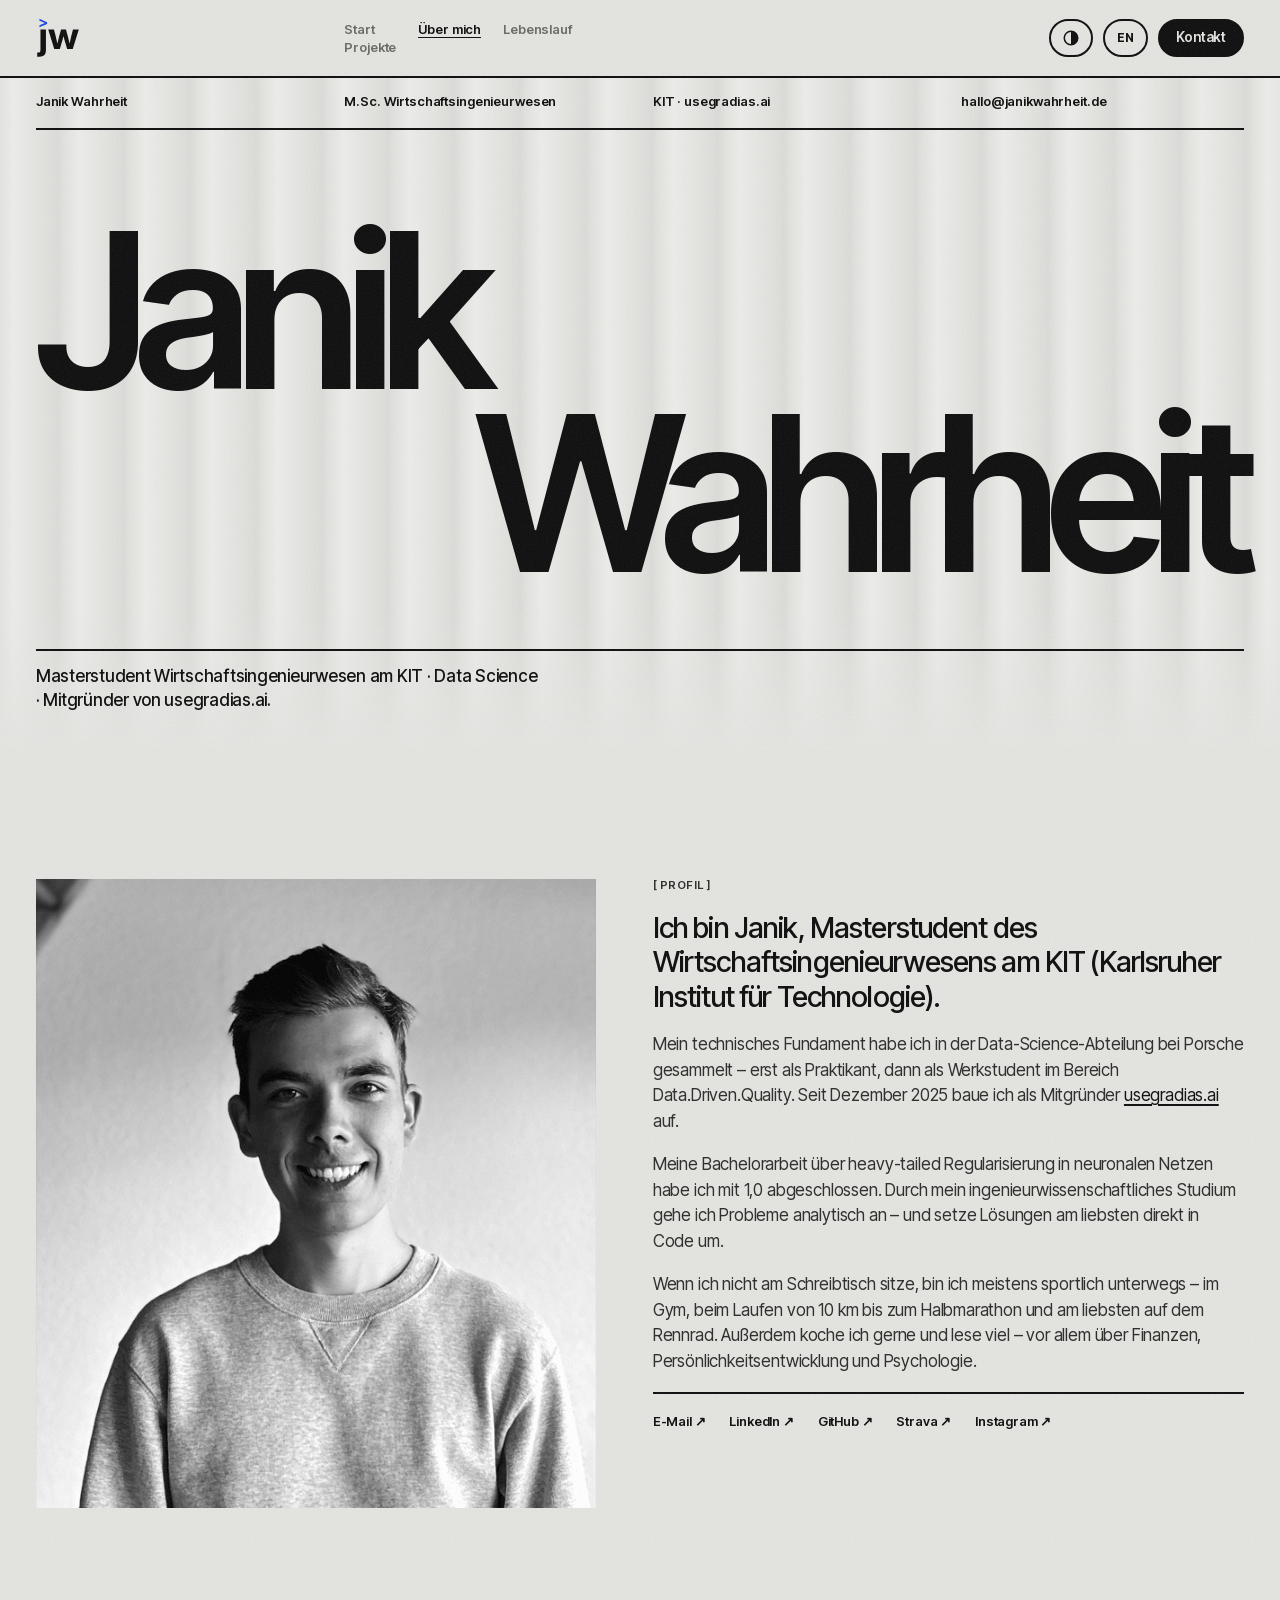
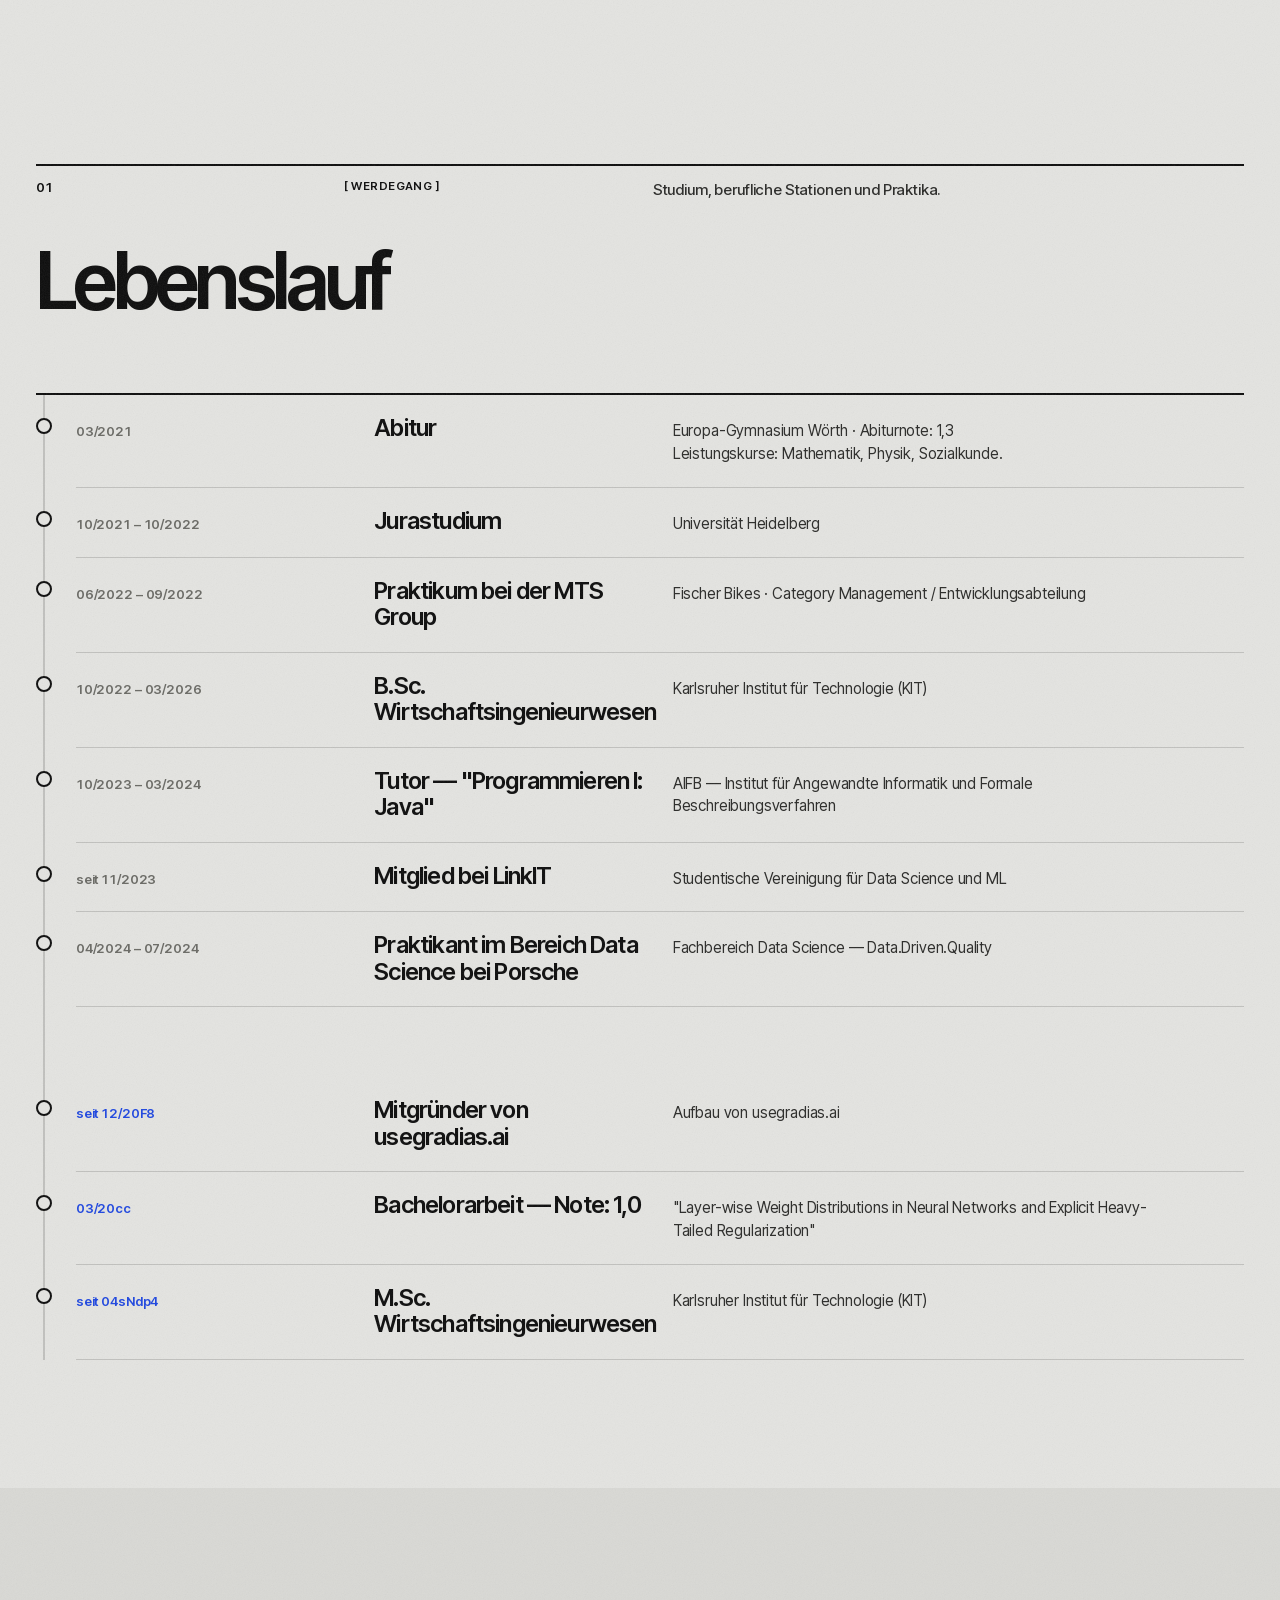
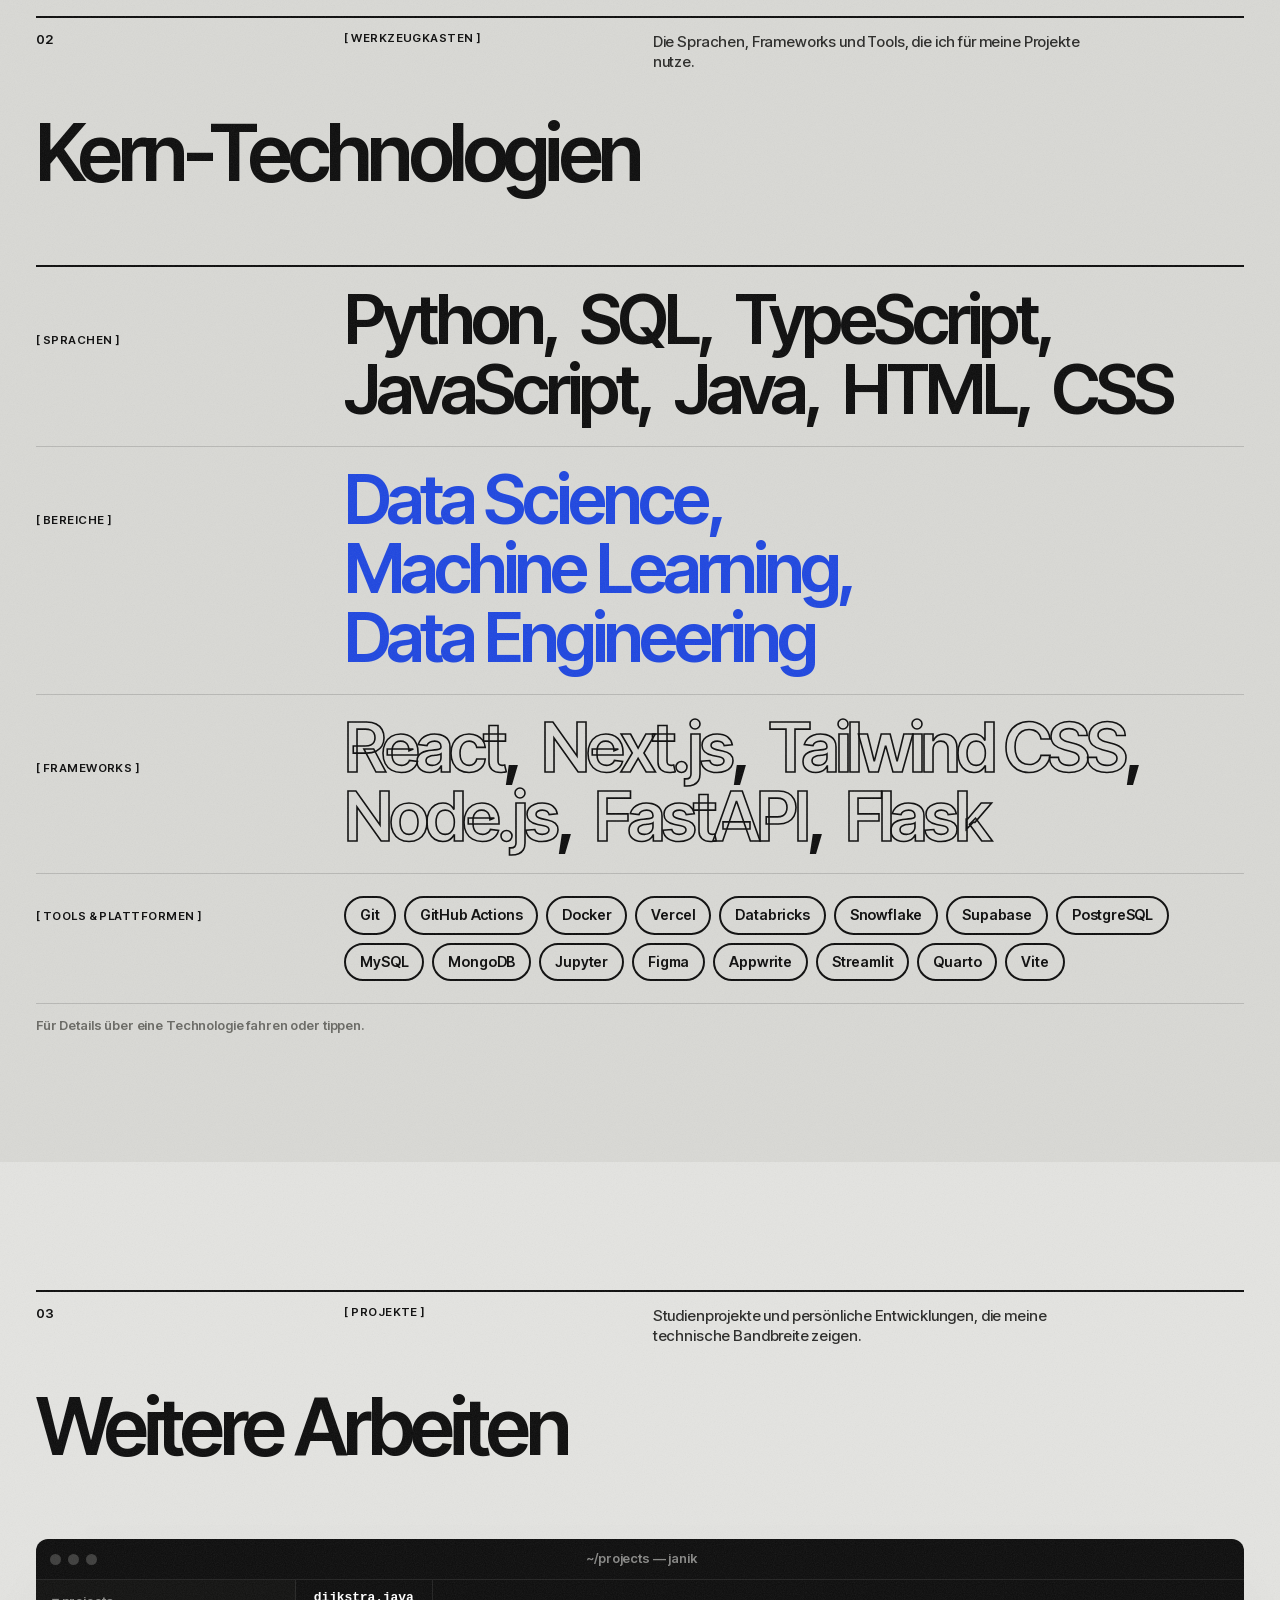
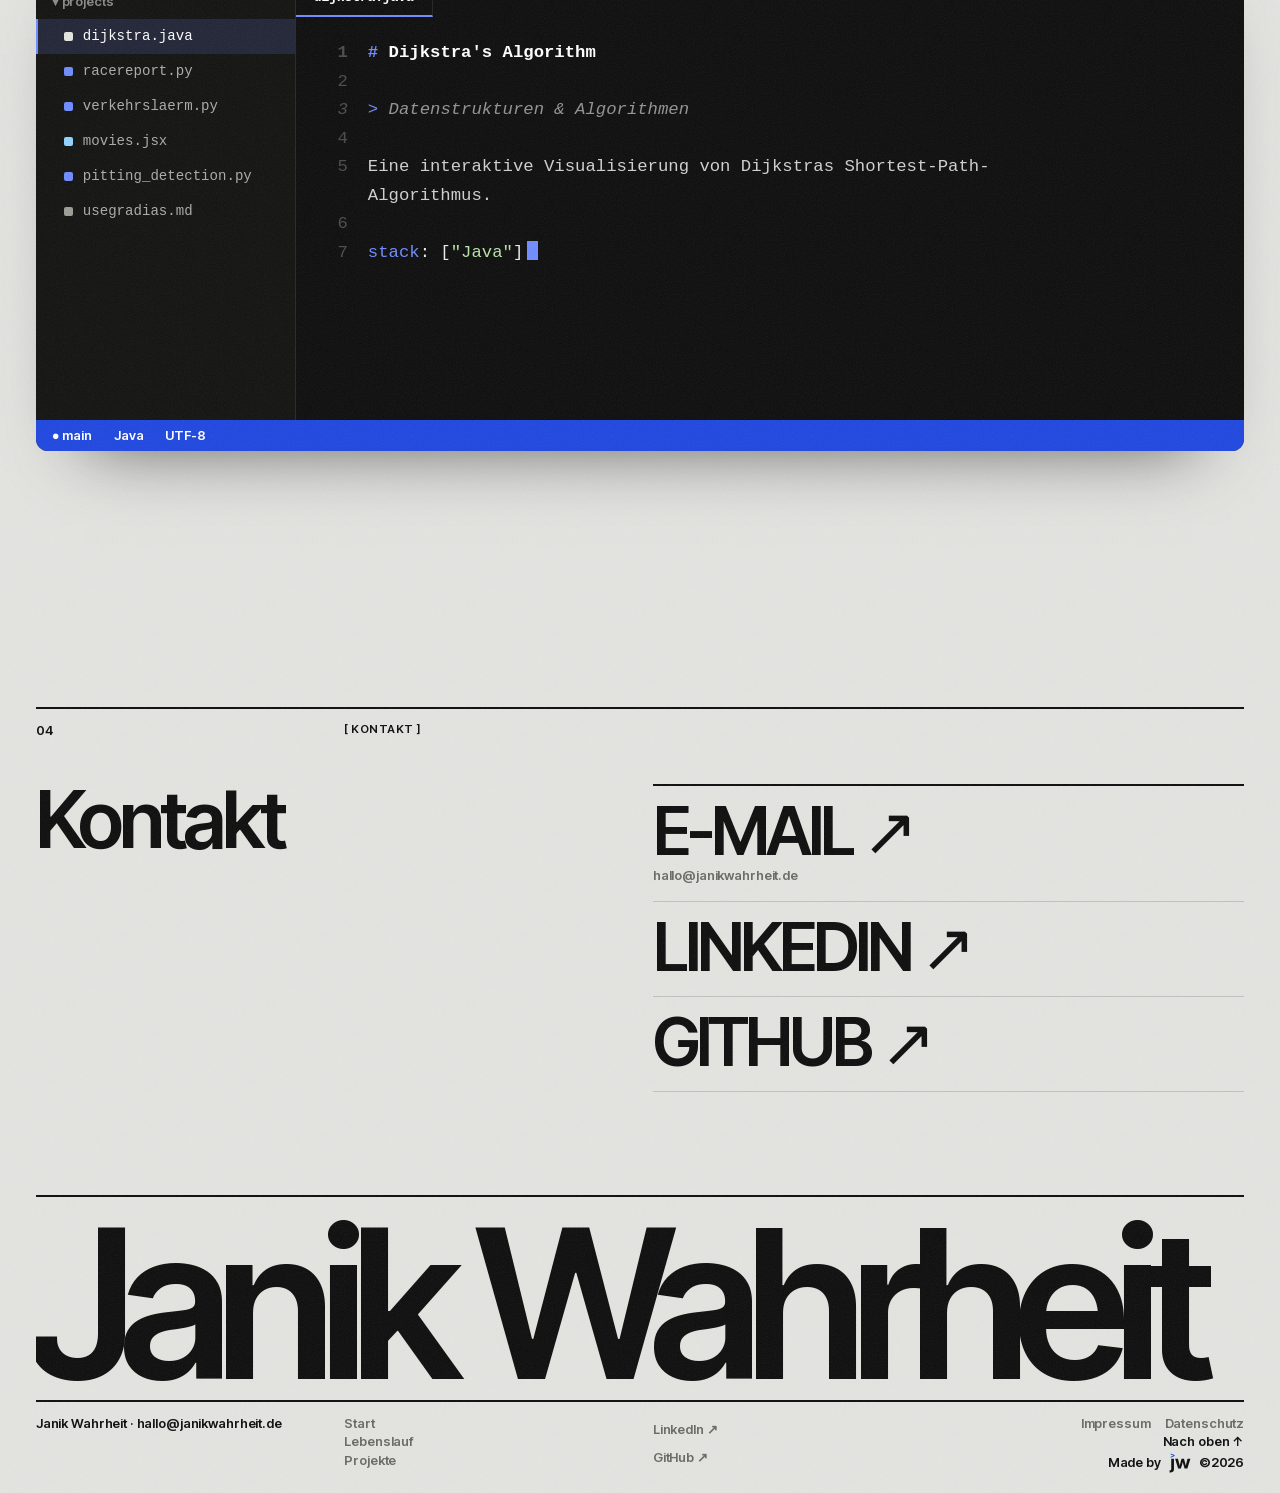
==== commit 3d8e4ab0: "add darkmode" ====
--- a/aboutme/index.html
+++ b/aboutme/index.html
@@ -9,19 +9,21 @@
     content="Janik Wahrheit — Masterstudent Wirtschaftsingenieurwesen am KIT. Lebenslauf, Projekte und Kenntnisse.">
   <meta name="theme-color" content="#E4E4E1">
   <link rel="icon" type="image/svg+xml" href="../assets/img/favicon.svg">
-<<<<<<< HEAD
-  <link rel="stylesheet" href="../css/style.css?v=20261111d">
-=======
   <link rel="stylesheet" href="../css/style.css?v=20261118">
->>>>>>> c61085b (franz marz reference)
+  <script src="../js/theme.js?v=20261118"></script>
   <script>document.documentElement.classList.add("js");</script>
 </head>
 
 <body class="cv-page">
   <svg width="0" height="0" style="position:absolute" aria-hidden="true" focusable="false">
     <symbol id="jw-mark" viewBox="650 690 1700 1540">
-      <g transform="translate(448.824415 559.140952)" style="fill:var(--jw-ink,currentColor)"><path d="M373.634,570.579L584.409,570.579L584.409,1390.892C584.409,1442.636 574.321,1486.31 554.146,1521.914C533.97,1557.518 504.419,1584.458 465.492,1602.734C426.566,1621.011 378.619,1630.149 321.653,1630.149L247.597,1630.149L247.597,1463.523L291.034,1463.523C320.466,1463.523 341.591,1456.165 354.408,1441.449C367.226,1426.733 373.634,1403.472 373.634,1371.666L373.634,570.579Z"/><path d="M906.268,1332.501L673.419,570.579L894.163,570.579L963.234,840.456C976.526,894.099 989.581,950.235 1002.398,1008.862C1015.216,1067.49 1027.796,1126.948 1040.138,1187.238L1013.079,1187.238C1026.372,1127.423 1040.138,1068.083 1054.38,1009.218C1068.621,950.353 1082.626,894.099 1096.392,840.456L1169.024,570.579L1359.149,570.579L1430.356,840.456C1444.598,894.099 1458.721,950.235 1472.725,1008.862C1486.729,1067.49 1500.377,1126.948 1513.669,1187.238L1485.898,1187.238C1498.716,1126.948 1511.415,1067.609 1523.995,1009.218C1536.575,950.828 1549.273,894.574 1562.091,840.456L1630.45,570.579L1854.754,570.579L1621.193,1332.501L1404.722,1332.501L1317.136,1032.005C1308.591,1002.572 1300.284,971.834 1292.214,939.791C1284.143,907.747 1276.192,875.348 1268.359,842.592C1260.526,809.837 1252.575,778.031 1244.504,747.174L1283.669,747.174C1275.598,778.031 1267.528,809.837 1259.458,842.592C1251.388,875.348 1243.318,907.747 1235.247,939.791C1227.177,971.834 1218.87,1002.572 1210.325,1032.005L1122.027,1332.501L906.268,1332.501Z"/></g>
-      <path style="fill:var(--jw-chev,#1F47E0)" d="M783 720L1080 850V922L783 1052V971L990 886L783 801Z"/>
+      <g transform="translate(448.824415 559.140952)" style="fill:var(--jw-ink,currentColor)">
+        <path
+          d="M373.634,570.579L584.409,570.579L584.409,1390.892C584.409,1442.636 574.321,1486.31 554.146,1521.914C533.97,1557.518 504.419,1584.458 465.492,1602.734C426.566,1621.011 378.619,1630.149 321.653,1630.149L247.597,1630.149L247.597,1463.523L291.034,1463.523C320.466,1463.523 341.591,1456.165 354.408,1441.449C367.226,1426.733 373.634,1403.472 373.634,1371.666L373.634,570.579Z" />
+        <path
+          d="M906.268,1332.501L673.419,570.579L894.163,570.579L963.234,840.456C976.526,894.099 989.581,950.235 1002.398,1008.862C1015.216,1067.49 1027.796,1126.948 1040.138,1187.238L1013.079,1187.238C1026.372,1127.423 1040.138,1068.083 1054.38,1009.218C1068.621,950.353 1082.626,894.099 1096.392,840.456L1169.024,570.579L1359.149,570.579L1430.356,840.456C1444.598,894.099 1458.721,950.235 1472.725,1008.862C1486.729,1067.49 1500.377,1126.948 1513.669,1187.238L1485.898,1187.238C1498.716,1126.948 1511.415,1067.609 1523.995,1009.218C1536.575,950.828 1549.273,894.574 1562.091,840.456L1630.45,570.579L1854.754,570.579L1621.193,1332.501L1404.722,1332.501L1317.136,1032.005C1308.591,1002.572 1300.284,971.834 1292.214,939.791C1284.143,907.747 1276.192,875.348 1268.359,842.592C1260.526,809.837 1252.575,778.031 1244.504,747.174L1283.669,747.174C1275.598,778.031 1267.528,809.837 1259.458,842.592C1251.388,875.348 1243.318,907.747 1235.247,939.791C1227.177,971.834 1218.87,1002.572 1210.325,1032.005L1122.027,1332.501L906.268,1332.501Z" />
+      </g>
+      <path style="fill:var(--jw-chev,#1F47E0)" d="M783 720L1080 850V922L783 1052V971L990 886L783 801Z" />
     </symbol>
   </svg>
 
@@ -30,18 +32,23 @@
   <header class="mast" id="top">
     <div class="wrap mast-inner">
       <a class="brand" href="../index.html" aria-label="Janik Wahrheit">
-        <svg class="mark" viewBox="0 0 1700 1540" aria-hidden="true" focusable="false"><use href="#jw-mark"/></svg>
+        <svg class="mark" viewBox="0 0 1700 1540" aria-hidden="true" focusable="false">
+          <use href="#jw-mark" />
+        </svg>
       </a>
       <nav class="nav" id="nav">
         <a href="../index.html"><span data-i18n="common.nav_home">Start</span></a>
         <a href="./index.html" class="active"><span data-i18n="common.nav_about">Über mich</span></a>
         <a href="#cv"><span data-i18n="about.cv_h2">Lebenslauf</span></a>
         <a href="#projects"><span data-i18n="about.projects_eyebrow">Projekte</span></a>
-        <a class="nav-contact" href="../index.html#contact-form"><span data-i18n="common.nav_contact_btn">Kontakt</span></a>
+        <a class="nav-contact" href="../index.html#contact-form"><span
+            data-i18n="common.nav_contact_btn">Kontakt</span></a>
       </nav>
       <div class="mast-actions">
+        <button class="theme-toggle" id="theme-toggle" type="button" aria-pressed="false" aria-label="Dunkles Design" data-i18n-attr="aria-label:common.theme_toggle_aria"><svg viewBox="0 0 24 24" aria-hidden="true" focusable="false"><circle cx="12" cy="12" r="9" /><path d="M12 3a9 9 0 0 1 0 18z" /></svg></button>
         <button class="lang-toggle" id="lang-toggle" type="button" aria-label="Switch to English">EN</button>
-        <a class="btn btn-ink btn-sm mast-cta" href="../index.html#contact-form"><span data-i18n="common.nav_contact_btn">Kontakt</span></a>
+        <a class="btn btn-ink btn-sm mast-cta" href="../index.html#contact-form"><span
+            data-i18n="common.nav_contact_btn">Kontakt</span></a>
         <button class="nav-toggle" id="nav-toggle" type="button" aria-label="Menü öffnen"
           data-i18n-attr="aria-label:common.nav_toggle_aria" aria-expanded="false" aria-controls="nav">
           <span></span><span></span>
@@ -59,14 +66,15 @@
           <p class="t-xs">Janik Wahrheit</p>
           <p class="t-xs" data-i18n="about.cv11_title">M.Sc. Wirtschaftsingenieurwesen</p>
           <p class="t-xs">KIT · usegradias.ai</p>
-          <p class="t-xs"><a href="mailto:janik.wahrheit@icloud.com">janik.wahrheit@icloud.com</a></p>
+          <p class="t-xs"><a href="mailto:hallo@janikwahrheit.de">hallo@janikwahrheit.de</a></p>
         </div>
         <div class="hero-title" data-glass-area>
           <h1 class="display cv-name"><span class="l">Janik</span><span class="l l-r">Wahrheit</span></h1>
           <div class="blur-lens" aria-hidden="true"></div>
         </div>
         <div class="foot-row g4">
-          <p class="hero-sub" data-i18n="about.cv_sub_line">Masterstudent Wirtschaftsingenieurwesen am KIT · Data Science · Mitgründer von usegradias.ai.</p>
+          <p class="hero-sub" data-i18n="about.cv_sub_line">Masterstudent Wirtschaftsingenieurwesen am KIT · Data
+            Science · Mitgründer von usegradias.ai.</p>
         </div>
       </div>
     </section>
@@ -76,20 +84,31 @@
       <div class="wrap">
         <div class="intro g4">
           <figure class="intro-photo bw">
-            <img src="../assets/img/janik-photo.jpg" alt="Foto von Janik Wahrheit" data-i18n-attr="alt:about.photo_alt" width="623" height="700">
+            <img src="../assets/img/janik-photo.jpg" alt="Foto von Janik Wahrheit" data-i18n-attr="alt:about.photo_alt"
+              width="623" height="700">
           </figure>
           <div class="intro-text">
             <p class="t-br" data-i18n="about.profile_label">Profil</p>
-            <p class="lead" data-i18n="about.p1">Ich bin Janik, Masterstudent des Wirtschaftsingenieurwesens am KIT (Karlsruher Institut für Technologie).</p>
-            <p data-i18n-html="about.cv_p2">Mein technisches Fundament habe ich in der Data-Science-Abteilung bei Porsche gesammelt – erst als Praktikant, dann als Werkstudent im Bereich Data.Driven.Quality. Seit Dezember 2025 baue ich als Mitgründer <a href="https://usegradias.ai/" target="_blank" rel="noopener">usegradias.ai</a> auf.</p>
-            <p data-i18n="about.cv_p3">Meine Bachelorarbeit über heavy-tailed Regularisierung in neuronalen Netzen habe ich mit 1,0 abgeschlossen. Durch mein ingenieurwissenschaftliches Studium gehe ich Probleme analytisch an – und setze Lösungen am liebsten direkt in Code um.</p>
-            <p data-i18n="about.p4">Wenn ich nicht am Schreibtisch sitze, bin ich meistens sportlich unterwegs – im Gym, beim Laufen von 10 km bis zum Halbmarathon und am liebsten auf dem Rennrad. Außerdem koche ich gerne und lese viel – vor allem über Finanzen, Persönlichkeitsentwicklung und Psychologie.</p>
+            <p class="lead" data-i18n="about.p1">Ich bin Janik, Masterstudent des Wirtschaftsingenieurwesens am KIT
+              (Karlsruher Institut für Technologie).</p>
+            <p data-i18n-html="about.cv_p2">Mein technisches Fundament habe ich in der Data-Science-Abteilung bei
+              Porsche gesammelt – erst als Praktikant, dann als Werkstudent im Bereich Data.Driven.Quality. Seit
+              Dezember 2025 baue ich als Mitgründer <a href="https://usegradias.ai/" target="_blank"
+                rel="noopener">usegradias.ai</a> auf.</p>
+            <p data-i18n="about.cv_p3">Meine Bachelorarbeit über heavy-tailed Regularisierung in neuronalen Netzen habe
+              ich mit 1,0 abgeschlossen. Durch mein ingenieurwissenschaftliches Studium gehe ich Probleme analytisch an
+              – und setze Lösungen am liebsten direkt in Code um.</p>
+            <p data-i18n="about.p4">Wenn ich nicht am Schreibtisch sitze, bin ich meistens sportlich unterwegs – im Gym,
+              beim Laufen von 10 km bis zum Halbmarathon und am liebsten auf dem Rennrad. Außerdem koche ich gerne und
+              lese viel – vor allem über Finanzen, Persönlichkeitsentwicklung und Psychologie.</p>
             <ul class="inline-links" aria-label="Kontakt" data-i18n-attr="aria-label:common.nav_contact_btn">
-              <li><a href="mailto:janik.wahrheit@icloud.com">E-Mail ↗</a></li>
-              <li><a href="https://www.linkedin.com/in/janik-wahrheit-402186225/" target="_blank" rel="noopener">LinkedIn ↗</a></li>
+              <li><a href="mailto:hallo@janikwahrheit.de">E-Mail ↗</a></li>
+              <li><a href="https://www.linkedin.com/in/janik-wahrheit-402186225/" target="_blank"
+                  rel="noopener">LinkedIn ↗</a></li>
               <li><a href="https://github.com/janikWa" target="_blank" rel="noopener">GitHub ↗</a></li>
               <li><a href="https://www.strava.com/athletes/40733372" target="_blank" rel="noopener">Strava ↗</a></li>
-              <li><a href="https://www.instagram.com/janik_wahrheit/" target="_blank" rel="noopener">Instagram ↗</a></li>
+              <li><a href="https://www.instagram.com/janik_wahrheit/" target="_blank" rel="noopener">Instagram ↗</a>
+              </li>
             </ul>
           </div>
         </div>
@@ -107,17 +126,53 @@
         <h2 class="h2" data-i18n="about.cv_h2">Lebenslauf</h2>
 
         <ol class="cv">
-          <li class="cv-row"><span class="t-xs cv-date" data-i18n="about.cv1_date">03/2021</span><h3 data-i18n="about.cv1_title">Abitur</h3><p data-i18n-html="about.cv1_desc">Europa-Gymnasium Wörth · Abiturnote: 1,3<br>Leistungskurse: Mathematik, Physik, Politikwissenschaft.</p></li>
-          <li class="cv-row"><span class="t-xs cv-date" data-i18n="about.cv2_date">10/2021 – 10/2022</span><h3 data-i18n="about.cv2_title">Jurastudium</h3><p data-i18n="about.cv2_desc">Universität Heidelberg</p></li>
-          <li class="cv-row"><span class="t-xs cv-date" data-i18n="about.cv3_date">06/2022 – 09/2022</span><h3 data-i18n="about.cv3_title">Praktikum bei der MTS Group</h3><p data-i18n="about.cv3_desc">Fischer Bikes · Category Management / Entwicklungsabteilung</p></li>
-          <li class="cv-row"><span class="t-xs cv-date" data-i18n="about.cv4_date">10/2022 – 03/2026</span><h3 data-i18n="about.cv4_title">B.Sc. Wirtschaftsingenieurwesen</h3><p data-i18n="about.cv4_desc">Karlsruher Institut für Technologie (KIT)</p></li>
-          <li class="cv-row"><span class="t-xs cv-date" data-i18n="about.cv5_date">10/2023 – 03/2024</span><h3 data-i18n="about.cv5_title">Tutor — "Programmieren I: Java"</h3><p data-i18n="about.cv5_desc">AIFB — Institut für Angewandte Informatik und Formale Beschreibungsverfahren</p></li>
-          <li class="cv-row is-now"><span class="t-xs cv-date" data-i18n="about.cv6_date">seit 11/2023</span><h3 data-i18n="about.cv6_title">Mitglied bei LinkIT</h3><p data-i18n="about.cv6_desc">Studentische Vereinigung für Data Science und ML</p></li>
-          <li class="cv-row"><span class="t-xs cv-date" data-i18n="about.cv7_date">04/2024 – 07/2024</span><h3 data-i18n="about.cv7_title">Praktikant im Bereich Data Science bei Porsche</h3><p data-i18n="about.cv7_desc">Fachbereich Data Science — Data.Driven.Quality</p></li>
-          <li class="cv-row"><span class="t-xs cv-date" data-i18n="about.cv8_date">10/2024 – 04/2026</span><h3 data-i18n="about.cv8_title">Werkstudent bei Porsche</h3><p data-i18n="about.cv8_desc">Fachbereich Data Science — Data.Driven.Quality</p></li>
-          <li class="cv-row is-now"><span class="t-xs cv-date" data-i18n="about.cv9_date">seit 12/2025</span><h3 data-i18n="about.cv9_title">Mitgründer von usegradias.ai</h3><p data-i18n="about.cv9_desc">Aufbau von usegradias.ai</p></li>
-          <li class="cv-row"><span class="t-xs cv-date" data-i18n="about.cv10_date">03/2026</span><h3 data-i18n="about.cv10_title">Bachelorarbeit — Note: 1,0</h3><p data-i18n="about.cv10_desc">"Layer-wise Weight Distributions in Neural Networks and Explicit Heavy-Tailed Regularization"</p></li>
-          <li class="cv-row is-now"><span class="t-xs cv-date" data-i18n="about.cv11_date">seit 04/2026</span><h3 data-i18n="about.cv11_title">M.Sc. Wirtschaftsingenieurwesen</h3><p data-i18n="about.cv11_desc">Karlsruher Institut für Technologie (KIT)</p></li>
+          <li class="cv-row"><span class="t-xs cv-date" data-i18n="about.cv1_date">03/2021</span>
+            <h3 data-i18n="about.cv1_title">Abitur</h3>
+            <p data-i18n-html="about.cv1_desc">Europa-Gymnasium Wörth · Abiturnote: 1,3<br>Leistungskurse: Mathematik,
+              Physik, Sozialkunde.</p>
+          </li>
+          <li class="cv-row"><span class="t-xs cv-date" data-i18n="about.cv2_date">10/2021 – 10/2022</span>
+            <h3 data-i18n="about.cv2_title">Jurastudium</h3>
+            <p data-i18n="about.cv2_desc">Universität Heidelberg</p>
+          </li>
+          <li class="cv-row"><span class="t-xs cv-date" data-i18n="about.cv3_date">06/2022 – 09/2022</span>
+            <h3 data-i18n="about.cv3_title">Praktikum bei der MTS Group</h3>
+            <p data-i18n="about.cv3_desc">Fischer Bikes · Category Management / Entwicklungsabteilung</p>
+          </li>
+          <li class="cv-row"><span class="t-xs cv-date" data-i18n="about.cv4_date">10/2022 – 03/2026</span>
+            <h3 data-i18n="about.cv4_title">B.Sc. Wirtschaftsingenieurwesen</h3>
+            <p data-i18n="about.cv4_desc">Karlsruher Institut für Technologie (KIT)</p>
+          </li>
+          <li class="cv-row"><span class="t-xs cv-date" data-i18n="about.cv5_date">10/2023 – 03/2024</span>
+            <h3 data-i18n="about.cv5_title">Tutor — "Programmieren I: Java"</h3>
+            <p data-i18n="about.cv5_desc">AIFB — Institut für Angewandte Informatik und Formale Beschreibungsverfahren
+            </p>
+          </li>
+          <li class="cv-row is-now"><span class="t-xs cv-date" data-i18n="about.cv6_date">seit 11/2023</span>
+            <h3 data-i18n="about.cv6_title">Mitglied bei LinkIT</h3>
+            <p data-i18n="about.cv6_desc">Studentische Vereinigung für Data Science und ML</p>
+          </li>
+          <li class="cv-row"><span class="t-xs cv-date" data-i18n="about.cv7_date">04/2024 – 07/2024</span>
+            <h3 data-i18n="about.cv7_title">Praktikant im Bereich Data Science bei Porsche</h3>
+            <p data-i18n="about.cv7_desc">Fachbereich Data Science — Data.Driven.Quality</p>
+          </li>
+          <li class="cv-row"><span class="t-xs cv-date" data-i18n="about.cv8_date">10/2024 – 04/2026</span>
+            <h3 data-i18n="about.cv8_title">Werkstudent bei Porsche</h3>
+            <p data-i18n="about.cv8_desc">Fachbereich Data Science — Data.Driven.Quality</p>
+          </li>
+          <li class="cv-row is-now"><span class="t-xs cv-date" data-i18n="about.cv9_date">seit 12/2025</span>
+            <h3 data-i18n="about.cv9_title">Mitgründer von usegradias.ai</h3>
+            <p data-i18n="about.cv9_desc">Aufbau von usegradias.ai</p>
+          </li>
+          <li class="cv-row"><span class="t-xs cv-date" data-i18n="about.cv10_date">03/2026</span>
+            <h3 data-i18n="about.cv10_title">Bachelorarbeit — Note: 1,0</h3>
+            <p data-i18n="about.cv10_desc">"Layer-wise Weight Distributions in Neural Networks and Explicit Heavy-Tailed
+              Regularization"</p>
+          </li>
+          <li class="cv-row is-now"><span class="t-xs cv-date" data-i18n="about.cv11_date">seit 04/2026</span>
+            <h3 data-i18n="about.cv11_title">M.Sc. Wirtschaftsingenieurwesen</h3>
+            <p data-i18n="about.cv11_desc">Karlsruher Institut für Technologie (KIT)</p>
+          </li>
         </ol>
       </div>
     </section>
@@ -128,7 +183,8 @@
         <header class="sec-head g4">
           <span class="t-xs sec-num">02</span>
           <span class="t-br" data-i18n="about.techstack_eyebrow">Werkzeugkasten</span>
-          <p class="t-sm sec-sub" data-i18n="about.techstack_sub">Die Sprachen, Frameworks und Tools, die ich für meine Projekte nutze.</p>
+          <p class="t-sm sec-sub" data-i18n="about.techstack_sub">Die Sprachen, Frameworks und Tools, die ich für meine
+            Projekte nutze.</p>
         </header>
         <h2 class="h2" data-i18n="about.techstack_h2">Kern-Technologien</h2>
         <div class="techs">
@@ -139,39 +195,83 @@
                 <button class="tech-btn" type="button" aria-expanded="false" aria-controls="tech-python">Python</button>
                 <div class="tech-pop tech-pop--wide" id="tech-python">
                   <span class="t-br" data-i18n="about.tech_use">Damit arbeite ich</span>
-                  <p class="tech-group" data-i18n="about.tg_data">Daten</p><ul class="tech-libs"><li>PySpark</li><li>pandas</li><li>Polars</li><li>NumPy</li><li>SciPy</li><li>statsmodels</li></ul>
-                  <p class="tech-group" data-i18n="about.tg_viz">Visualisierung</p><ul class="tech-libs"><li>Matplotlib</li><li>Seaborn</li><li>Plotly</li><li>Streamlit</li></ul>
-                  <p class="tech-group" data-i18n="about.tg_ml">Machine Learning</p><ul class="tech-libs"><li>scikit-learn</li><li>PyTorch</li><li>TensorFlow</li><li>XGBoost</li><li>LightGBM</li></ul>
-                  <p class="tech-group" data-i18n="about.tg_web">Web & APIs</p><ul class="tech-libs"><li>FastAPI</li><li>Flask</li></ul>
-                  <p class="tech-group" data-i18n="about.tg_env">Umgebung & Tests</p><ul class="tech-libs"><li>Jupyter</li><li>pytest</li></ul>
+                  <p class="tech-group" data-i18n="about.tg_data">Daten</p>
+                  <ul class="tech-libs">
+                    <li>PySpark</li>
+                    <li>pandas</li>
+                    <li>Polars</li>
+                    <li>NumPy</li>
+                    <li>SciPy</li>
+                    <li>statsmodels</li>
+                  </ul>
+                  <p class="tech-group" data-i18n="about.tg_viz">Visualisierung</p>
+                  <ul class="tech-libs">
+                    <li>Matplotlib</li>
+                    <li>Seaborn</li>
+                    <li>Plotly</li>
+                    <li>Streamlit</li>
+                  </ul>
+                  <p class="tech-group" data-i18n="about.tg_ml">Machine Learning</p>
+                  <ul class="tech-libs">
+                    <li>scikit-learn</li>
+                    <li>PyTorch</li>
+                    <li>TensorFlow</li>
+                    <li>XGBoost</li>
+                    <li>LightGBM</li>
+                  </ul>
+                  <p class="tech-group" data-i18n="about.tg_web">Web & APIs</p>
+                  <ul class="tech-libs">
+                    <li>FastAPI</li>
+                    <li>Flask</li>
+                  </ul>
+                  <p class="tech-group" data-i18n="about.tg_env">Umgebung & Tests</p>
+                  <ul class="tech-libs">
+                    <li>Jupyter</li>
+                    <li>pytest</li>
+                  </ul>
                 </div>
               </li>
               <li class="tech">
                 <button class="tech-btn" type="button" aria-expanded="false" aria-controls="tech-sql">SQL</button>
                 <div class="tech-pop" id="tech-sql">
                   <span class="t-br" data-i18n="about.tech_use">Damit arbeite ich</span>
-                  <ul class="tech-libs"><li>PostgreSQL</li><li>MySQL</li><li>Supabase</li><li>Databricks</li><li>Snowflake</li></ul>
+                  <ul class="tech-libs">
+                    <li>PostgreSQL</li>
+                    <li>MySQL</li>
+                    <li>Supabase</li>
+                    <li>Databricks</li>
+                    <li>Snowflake</li>
+                  </ul>
                 </div>
               </li>
               <li class="tech">
                 <button class="tech-btn" type="button" aria-expanded="false" aria-controls="tech-ts">TypeScript</button>
                 <div class="tech-pop" id="tech-ts">
                   <span class="t-br" data-i18n="about.tech_use">Damit arbeite ich</span>
-                  <ul class="tech-libs"><li>Next.js</li><li>React</li><li>Node.js</li></ul>
+                  <ul class="tech-libs">
+                    <li>Next.js</li>
+                    <li>React</li>
+                    <li>Node.js</li>
+                  </ul>
                 </div>
               </li>
               <li class="tech">
                 <button class="tech-btn" type="button" aria-expanded="false" aria-controls="tech-js">JavaScript</button>
                 <div class="tech-pop" id="tech-js">
                   <span class="t-br" data-i18n="about.tech_use">Damit arbeite ich</span>
-                  <ul class="tech-libs"><li>React</li><li>Node.js</li><li>Vite</li></ul>
+                  <ul class="tech-libs">
+                    <li>React</li>
+                    <li>Node.js</li>
+                    <li>Vite</li>
+                  </ul>
                 </div>
               </li>
               <li class="tech">
                 <button class="tech-btn" type="button" aria-expanded="false" aria-controls="tech-java">Java</button>
                 <div class="tech-pop" id="tech-java">
                   <span class="t-br" data-i18n="about.tech_use">Damit arbeite ich</span>
-                  <p class="tech-note" data-i18n="about.tech_java_note">Tutor für „Programmieren I: Java“ am KIT; Visualisierung von Dijkstras Algorithmus.</p>
+                  <p class="tech-note" data-i18n="about.tech_java_note">Tutor für „Programmieren I: Java“ am KIT;
+                    Visualisierung von Dijkstras Algorithmus.</p>
                 </div>
               </li>
               <li class="tech tech--plain"><span class="tech-btn">HTML</span></li>
@@ -179,7 +279,9 @@
                 <button class="tech-btn" type="button" aria-expanded="false" aria-controls="tech-css">CSS</button>
                 <div class="tech-pop" id="tech-css">
                   <span class="t-br" data-i18n="about.tech_use">Damit arbeite ich</span>
-                  <ul class="tech-libs"><li>Tailwind CSS</li></ul>
+                  <ul class="tech-libs">
+                    <li>Tailwind CSS</li>
+                  </ul>
                 </div>
               </li>
             </ul>
@@ -188,29 +290,72 @@
             <p class="t-br tech-cat" data-i18n="about.tech_cat_field">Bereiche</p>
             <ul class="tech-list">
               <li class="tech">
-                <button class="tech-btn" type="button" aria-expanded="false" aria-controls="tech-ds">Data Science</button>
+                <button class="tech-btn" type="button" aria-expanded="false" aria-controls="tech-ds">Data
+                  Science</button>
                 <div class="tech-pop tech-pop--wide" id="tech-ds">
                   <span class="t-br" data-i18n="about.tech_use">Damit arbeite ich</span>
-                  <p class="tech-group" data-i18n="about.tg_data">Daten</p><ul class="tech-libs"><li>pandas</li><li>Polars</li><li>NumPy</li><li>SciPy</li><li>statsmodels</li></ul>
-                  <p class="tech-group" data-i18n="about.tg_viz">Visualisierung</p><ul class="tech-libs"><li>Matplotlib</li><li>Seaborn</li><li>Plotly</li><li>Streamlit</li><li>Quarto</li></ul>
-                  <p class="tech-group" data-i18n="about.tg_env">Umgebung & Tests</p><ul class="tech-libs"><li>Jupyter</li></ul>
-                </div>
-              </li>
-              <li class="tech">
-                <button class="tech-btn" type="button" aria-expanded="false" aria-controls="tech-ml">Machine Learning</button>
+                  <p class="tech-group" data-i18n="about.tg_data">Daten</p>
+                  <ul class="tech-libs">
+                    <li>pandas</li>
+                    <li>Polars</li>
+                    <li>NumPy</li>
+                    <li>SciPy</li>
+                    <li>statsmodels</li>
+                  </ul>
+                  <p class="tech-group" data-i18n="about.tg_viz">Visualisierung</p>
+                  <ul class="tech-libs">
+                    <li>Matplotlib</li>
+                    <li>Seaborn</li>
+                    <li>Plotly</li>
+                    <li>Streamlit</li>
+                    <li>Quarto</li>
+                  </ul>
+                  <p class="tech-group" data-i18n="about.tg_env">Umgebung & Tests</p>
+                  <ul class="tech-libs">
+                    <li>Jupyter</li>
+                  </ul>
+                </div>
+              </li>
+              <li class="tech">
+                <button class="tech-btn" type="button" aria-expanded="false" aria-controls="tech-ml">Machine
+                  Learning</button>
                 <div class="tech-pop tech-pop--wide" id="tech-ml">
                   <span class="t-br" data-i18n="about.tech_use">Damit arbeite ich</span>
-                  <p class="tech-group" data-i18n="about.tg_ml">Machine Learning</p><ul class="tech-libs"><li>scikit-learn</li><li>PyTorch</li><li>TensorFlow</li><li>XGBoost</li><li>LightGBM</li><li>Hugging Face Transformers</li></ul>
-                  <p class="tech-group" data-i18n="about.tg_llm">LLMs & KI</p><ul class="tech-libs"><li>OpenAI API</li><li>Anthropic API</li><li>LangChain</li></ul>
-                  <p class="tech-group" data-i18n="about.tg_ops">MLOps</p><ul class="tech-libs"><li>MLflow</li></ul>
-                  <p class="tech-note" data-i18n="about.tech_ml_note">Bachelorarbeit zu heavy-tailed Regularisierung in neuronalen Netzen (Note 1,0).</p>
-                </div>
-              </li>
-              <li class="tech">
-                <button class="tech-btn" type="button" aria-expanded="false" aria-controls="tech-de">Data Engineering</button>
+                  <p class="tech-group" data-i18n="about.tg_ml">Machine Learning</p>
+                  <ul class="tech-libs">
+                    <li>scikit-learn</li>
+                    <li>PyTorch</li>
+                    <li>TensorFlow</li>
+                    <li>XGBoost</li>
+                    <li>LightGBM</li>
+                    <li>Hugging Face Transformers</li>
+                  </ul>
+                  <p class="tech-group" data-i18n="about.tg_llm">LLMs & KI</p>
+                  <ul class="tech-libs">
+                    <li>OpenAI API</li>
+                    <li>Anthropic API</li>
+                    <li>LangChain</li>
+                  </ul>
+                  <p class="tech-group" data-i18n="about.tg_ops">MLOps</p>
+                  <ul class="tech-libs">
+                    <li>MLflow</li>
+                  </ul>
+                  <p class="tech-note" data-i18n="about.tech_ml_note">Bachelorarbeit zu heavy-tailed Regularisierung in
+                    neuronalen Netzen (Note 1,0).</p>
+                </div>
+              </li>
+              <li class="tech">
+                <button class="tech-btn" type="button" aria-expanded="false" aria-controls="tech-de">Data
+                  Engineering</button>
                 <div class="tech-pop" id="tech-de">
                   <span class="t-br" data-i18n="about.tech_use">Damit arbeite ich</span>
-                  <ul class="tech-libs"><li>Databricks</li><li>Snowflake</li><li>PySpark</li><li>SQL</li><li>PostgreSQL</li></ul>
+                  <ul class="tech-libs">
+                    <li>Databricks</li>
+                    <li>Snowflake</li>
+                    <li>PySpark</li>
+                    <li>SQL</li>
+                    <li>PostgreSQL</li>
+                  </ul>
                 </div>
               </li>
             </ul>
@@ -222,14 +367,23 @@
                 <button class="tech-btn" type="button" aria-expanded="false" aria-controls="tech-react">React</button>
                 <div class="tech-pop" id="tech-react">
                   <span class="t-br" data-i18n="about.tech_use">Damit arbeite ich</span>
-                  <ul class="tech-libs"><li>TypeScript</li><li>Vite</li><li>Appwrite</li></ul>
+                  <ul class="tech-libs">
+                    <li>TypeScript</li>
+                    <li>Vite</li>
+                    <li>Appwrite</li>
+                  </ul>
                 </div>
               </li>
               <li class="tech">
                 <button class="tech-btn" type="button" aria-expanded="false" aria-controls="tech-next">Next.js</button>
                 <div class="tech-pop" id="tech-next">
                   <span class="t-br" data-i18n="about.tech_use">Damit arbeite ich</span>
-                  <ul class="tech-libs"><li>TypeScript</li><li>Tailwind CSS</li><li>Vercel</li><li>React</li></ul>
+                  <ul class="tech-libs">
+                    <li>TypeScript</li>
+                    <li>Tailwind CSS</li>
+                    <li>Vercel</li>
+                    <li>React</li>
+                  </ul>
                 </div>
               </li>
               <li class="tech tech--plain"><span class="tech-btn">Tailwind CSS</span></li>
@@ -237,89 +391,60 @@
                 <button class="tech-btn" type="button" aria-expanded="false" aria-controls="tech-node">Node.js</button>
                 <div class="tech-pop" id="tech-node">
                   <span class="t-br" data-i18n="about.tech_use">Damit arbeite ich</span>
-                  <ul class="tech-libs"><li>JavaScript</li><li>TypeScript</li><li>REST APIs</li></ul>
-                </div>
-              </li>
-              <li class="tech">
-                <button class="tech-btn" type="button" aria-expanded="false" aria-controls="tech-fastapi">FastAPI</button>
+                  <ul class="tech-libs">
+                    <li>JavaScript</li>
+                    <li>TypeScript</li>
+                    <li>REST APIs</li>
+                  </ul>
+                </div>
+              </li>
+              <li class="tech">
+                <button class="tech-btn" type="button" aria-expanded="false"
+                  aria-controls="tech-fastapi">FastAPI</button>
                 <div class="tech-pop" id="tech-fastapi">
                   <span class="t-br" data-i18n="about.tech_use">Damit arbeite ich</span>
-                  <ul class="tech-libs"><li>Python</li><li>REST APIs</li><li>pytest</li></ul>
+                  <ul class="tech-libs">
+                    <li>Python</li>
+                    <li>REST APIs</li>
+                    <li>pytest</li>
+                  </ul>
                 </div>
               </li>
               <li class="tech">
                 <button class="tech-btn" type="button" aria-expanded="false" aria-controls="tech-flask">Flask</button>
                 <div class="tech-pop" id="tech-flask">
                   <span class="t-br" data-i18n="about.tech_use">Damit arbeite ich</span>
-                  <ul class="tech-libs"><li>Python</li><li>REST APIs</li></ul>
+                  <ul class="tech-libs">
+                    <li>Python</li>
+                    <li>REST APIs</li>
+                  </ul>
                 </div>
               </li>
             </ul>
           </div>
           <div class="tech-row tech-row--tools g4">
             <p class="t-br tech-cat" data-i18n="about.tech_cat_tools">Tools &amp; Plattformen</p>
-            <ul class="tool-list"><li>Git</li><li>GitHub Actions</li><li>Docker</li><li>Vercel</li><li>Databricks</li><li>Snowflake</li><li>Supabase</li><li>PostgreSQL</li><li>MySQL</li><li>MongoDB</li><li>Jupyter</li><li>Figma</li><li>Appwrite</li><li>Streamlit</li><li>Quarto</li><li>Vite</li></ul>
+            <ul class="tool-list">
+              <li>Git</li>
+              <li>GitHub Actions</li>
+              <li>Docker</li>
+              <li>Vercel</li>
+              <li>Databricks</li>
+              <li>Snowflake</li>
+              <li>Supabase</li>
+              <li>PostgreSQL</li>
+              <li>MySQL</li>
+              <li>MongoDB</li>
+              <li>Jupyter</li>
+              <li>Figma</li>
+              <li>Appwrite</li>
+              <li>Streamlit</li>
+              <li>Quarto</li>
+              <li>Vite</li>
+            </ul>
           </div>
         </div>
         <p class="t-xs tech-hint" data-i18n="about.tech_hint">Für Details über eine Technologie fahren oder tippen.</p>
-
-        <!-- core & satellites: data is the core, design + full stack orbit it and carry results to people -->
-        <div class="cs g4">
-          <div class="cs-text">
-            <p class="t-br" data-i18n="about.cs_eyebrow">Profil</p>
-            <h3 class="h3" data-i18n="about.cs_h3">Kern &amp; Satelliten</h3>
-            <p class="cs-lead" data-i18n="about.cs_p1">Mein Kern sind Daten: Statistik, Data Science, Machine Learning und Data Engineering. Darum kreisen zwei Satelliten, die ich aus Leidenschaft betreibe – Design und Full-Stack-Entwicklung.</p>
-            <ul class="cs-bridges">
-              <li class="cs-bridge cs-bridge--a">
-                <span class="cs-bridge-k"><span class="t-xs cs-bridge-n">S1</span><span data-i18n="about.cs_s1_title">Design</span></span>
-                <span data-i18n="about.cs_b1">Ergebnisse so aufbereiten, dass sie verstanden werden – von der Visualisierung bis zur fertigen Oberfläche.</span>
-              </li>
-              <li class="cs-bridge cs-bridge--b">
-                <span class="cs-bridge-k"><span class="t-xs cs-bridge-n">S2</span><span data-i18n="about.cs_s2_title">Full-Stack</span></span>
-                <span data-i18n="about.cs_b2">Modelle und Pipelines nicht im Notebook liegen lassen, sondern als kleine Web-App oder API nutzbar machen.</span>
-              </li>
-            </ul>
-            <p class="cs-close" data-i18n="about.cs_p2">So verstehe ich nicht nur die Daten, sondern bringe die Ergebnisse auch zu den Menschen, die damit arbeiten.</p>
-          </div>
-
-          <div class="cs-orbit" role="img" aria-label="Kern: Statistik, Data Science, Machine Learning, Data Engineering. Satelliten: Design und Full-Stack-Entwicklung." data-i18n-attr="aria-label:about.cs_aria">
-            <svg class="cs-lines" viewBox="0 0 100 100" aria-hidden="true" focusable="false">
-              <circle class="cs-ring" cx="50" cy="50" r="42"/>
-              <circle class="cs-ring cs-ring--inner" cx="50" cy="50" r="30"/>
-              <line class="cs-flow" x1="50" y1="50" x2="80" y2="20"/>
-              <line class="cs-flow" x1="50" y1="50" x2="20" y2="80"/>
-              <circle class="cs-port" cx="67.68" cy="32.32" r="1.5"/>
-              <circle class="cs-port" cx="32.32" cy="67.68" r="1.5"/>
-            </svg>
-            <div class="cs-core">
-              <span class="t-br" data-i18n="about.cs_core_label">Kern</span>
-              <ul>
-                <li data-i18n="about.cs_c1">Statistik</li>
-                <li>Data Science</li>
-                <li>Machine Learning</li>
-                <li>Data Engineering</li>
-              </ul>
-            </div>
-            <div class="cs-sat cs-sat--a">
-              <span class="cs-sat-head"><span class="t-br" data-i18n="about.cs_sat_label">Satellit</span><span class="t-xs cs-sat-n">S1</span></span>
-              <strong data-i18n="about.cs_s1_title">Design</strong>
-              <ul class="cs-tags">
-                <li>usegradias.ai</li>
-                <li data-i18n="about.cs_s1_t2">Kundenprojekte</li>
-                <li data-i18n="about.cs_s1_t3">Diese Website</li>
-              </ul>
-            </div>
-            <div class="cs-sat cs-sat--b">
-              <span class="cs-sat-head"><span class="t-br" data-i18n="about.cs_sat_label">Satellit</span><span class="t-xs cs-sat-n">S2</span></span>
-              <strong data-i18n="about.cs_s2_title">Full-Stack</strong>
-              <ul class="cs-tags">
-                <li data-i18n="about.cs_s2_t1">Web-Apps</li>
-                <li>APIs</li>
-                <li>Deployment</li>
-              </ul>
-            </div>
-          </div>
-        </div>
       </div>
     </section>
 
@@ -329,7 +454,8 @@
         <header class="sec-head g4">
           <span class="t-xs sec-num">03</span>
           <span class="t-br" data-i18n="about.projects_eyebrow">Projekte</span>
-          <p class="t-sm sec-sub" data-i18n="about.projects_sub">Studienprojekte und persönliche Entwicklungen, die meine technische Bandbreite zeigen.</p>
+          <p class="t-sm sec-sub" data-i18n="about.projects_sub">Studienprojekte und persönliche Entwicklungen, die
+            meine technische Bandbreite zeigen.</p>
         </header>
         <h2 class="h2" data-i18n="about.projects_h2">Weitere Arbeiten</h2>
 
@@ -342,13 +468,20 @@
           <div class="editor-body">
             <div class="editor-side">
               <p class="editor-folder t-xs">▾ projects</p>
-              <div class="editor-files" role="tablist" aria-label="Projekte" data-i18n-attr="aria-label:about.projects_eyebrow">
-                <button class="editor-file f-java" role="tab" id="ef-dijkstra" aria-controls="ep-dijkstra" aria-selected="true" data-lang="Java">dijkstra.java</button>
-                <button class="editor-file f-py" role="tab" id="ef-racereport" aria-controls="ep-racereport" aria-selected="false" data-lang="Python">racereport.py</button>
-                <button class="editor-file f-py" role="tab" id="ef-laerm" aria-controls="ep-laerm" aria-selected="false" data-lang="Python">verkehrslaerm.py</button>
-                <button class="editor-file f-jsx" role="tab" id="ef-movies" aria-controls="ep-movies" aria-selected="false" data-lang="React">movies.jsx</button>
-                <button class="editor-file f-py" role="tab" id="ef-pitting" aria-controls="ep-pitting" aria-selected="false" data-lang="Python">pitting_detection.py</button>
-                <button class="editor-file f-md" role="tab" id="ef-usegradias" aria-controls="ep-usegradias" aria-selected="false" data-lang="Markdown">usegradias.md</button>
+              <div class="editor-files" role="tablist" aria-label="Projekte"
+                data-i18n-attr="aria-label:about.projects_eyebrow">
+                <button class="editor-file f-java" role="tab" id="ef-dijkstra" aria-controls="ep-dijkstra"
+                  aria-selected="true" data-lang="Java">dijkstra.java</button>
+                <button class="editor-file f-py" role="tab" id="ef-racereport" aria-controls="ep-racereport"
+                  aria-selected="false" data-lang="Python">racereport.py</button>
+                <button class="editor-file f-py" role="tab" id="ef-laerm" aria-controls="ep-laerm" aria-selected="false"
+                  data-lang="Python">verkehrslaerm.py</button>
+                <button class="editor-file f-jsx" role="tab" id="ef-movies" aria-controls="ep-movies"
+                  aria-selected="false" data-lang="React">movies.jsx</button>
+                <button class="editor-file f-py" role="tab" id="ef-pitting" aria-controls="ep-pitting"
+                  aria-selected="false" data-lang="Python">pitting_detection.py</button>
+                <button class="editor-file f-md" role="tab" id="ef-usegradias" aria-controls="ep-usegradias"
+                  aria-selected="false" data-lang="Markdown">usegradias.md</button>
               </div>
             </div>
             <div class="editor-main">
@@ -358,9 +491,11 @@
                   <ol class="code">
                     <li class="c-h"><span class="c-mark">#</span> <span>Dijkstra&#x27;s Algorithm</span></li>
                     <li></li>
-                    <li class="c-q"><span class="c-mark">&gt;</span> <span data-i18n="about.proj1_tag">Datenstrukturen &amp; Algorithmen</span></li>
-                    <li></li>
-                    <li class="c-p"><span data-i18n="about.proj1_desc">Eine interaktive Visualisierung von Dijkstras Shortest-Path-Algorithmus.</span></li>
+                    <li class="c-q"><span class="c-mark">&gt;</span> <span data-i18n="about.proj1_tag">Datenstrukturen
+                        &amp; Algorithmen</span></li>
+                    <li></li>
+                    <li class="c-p"><span data-i18n="about.proj1_desc">Eine interaktive Visualisierung von Dijkstras
+                        Shortest-Path-Algorithmus.</span></li>
                     <li></li>
                     <li><span class="c-k">stack</span>: [<span class="c-s">"Java"</span>]</li>
                   </ol>
@@ -369,20 +504,27 @@
                   <ol class="code">
                     <li class="c-h"><span class="c-mark">#</span> <span>racereport</span></li>
                     <li></li>
-                    <li class="c-q"><span class="c-mark">&gt;</span> <span data-i18n="about.proj2_tag">Datenvisualisierung &amp; Reporting</span></li>
-                    <li></li>
-                    <li class="c-p"><span data-i18n="about.proj2_desc">Verwandelt eine URL mit Laufergebnissen automatisch in einen Bericht — erstellt mit Quarto, um Pace- und Leistungsdaten aus Laufwettbewerben sichtbar zu machen.</span></li>
-                    <li></li>
-                    <li><span class="c-k">stack</span>: [<span class="c-s">"Python"</span>, <span class="c-s">"Quarto"</span>]</li>
+                    <li class="c-q"><span class="c-mark">&gt;</span> <span
+                        data-i18n="about.proj2_tag">Datenvisualisierung &amp; Reporting</span></li>
+                    <li></li>
+                    <li class="c-p"><span data-i18n="about.proj2_desc">Verwandelt eine URL mit Laufergebnissen
+                        automatisch in einen Bericht — erstellt mit Quarto, um Pace- und Leistungsdaten aus
+                        Laufwettbewerben sichtbar zu machen.</span></li>
+                    <li></li>
+                    <li><span class="c-k">stack</span>: [<span class="c-s">"Python"</span>, <span
+                        class="c-s">"Quarto"</span>]</li>
                   </ol>
                 </section>
                 <section class="editor-panel" role="tabpanel" id="ep-laerm" aria-labelledby="ef-laerm">
                   <ol class="code">
-                    <li class="c-h"><span class="c-mark">#</span> <span data-i18n="about.proj3_title">Straßenverkehrslärm</span></li>
-                    <li></li>
-                    <li class="c-q"><span class="c-mark">&gt;</span> <span data-i18n="about.proj3_tag">Universitätsprojekt</span></li>
-                    <li></li>
-                    <li class="c-p"><span data-i18n="about.proj3_desc">Ein Universitätsprojekt zur Analyse von Straßenverkehrslärm-Daten.</span></li>
+                    <li class="c-h"><span class="c-mark">#</span> <span
+                        data-i18n="about.proj3_title">Straßenverkehrslärm</span></li>
+                    <li></li>
+                    <li class="c-q"><span class="c-mark">&gt;</span> <span
+                        data-i18n="about.proj3_tag">Universitätsprojekt</span></li>
+                    <li></li>
+                    <li class="c-p"><span data-i18n="about.proj3_desc">Ein Universitätsprojekt zur Analyse von
+                        Straßenverkehrslärm-Daten.</span></li>
                     <li></li>
                     <li><span class="c-k">stack</span>: [<span class="c-s">"Python"</span>]</li>
                   </ol>
@@ -391,35 +533,45 @@
                   <ol class="code">
                     <li class="c-h"><span class="c-mark">#</span> <span>Movies</span></li>
                     <li></li>
-                    <li class="c-p"><span data-i18n="about.proj4_desc">Eine React + Vite App zum Durchsuchen einer Filmdatenbank, mit einem Appwrite-Backend, das die meistgesuchten Titel in einem Live-Ranking erfasst.</span></li>
-                    <li></li>
-                    <li><span class="c-k">stack</span>: [<span class="c-s">"React"</span>, <span class="c-s">"Vite"</span>, <span class="c-s">"Appwrite"</span>]</li>
+                    <li class="c-p"><span data-i18n="about.proj4_desc">Eine React + Vite App zum Durchsuchen einer
+                        Filmdatenbank, mit einem Appwrite-Backend, das die meistgesuchten Titel in einem Live-Ranking
+                        erfasst.</span></li>
+                    <li></li>
+                    <li><span class="c-k">stack</span>: [<span class="c-s">"React"</span>, <span
+                        class="c-s">"Vite"</span>, <span class="c-s">"Appwrite"</span>]</li>
                   </ol>
                 </section>
                 <section class="editor-panel" role="tabpanel" id="ep-pitting" aria-labelledby="ef-pitting">
                   <ol class="code">
                     <li class="c-h"><span class="c-mark">#</span> <span>Pitting Detection</span></li>
                     <li></li>
-                    <li class="c-q"><span class="c-mark">&gt;</span> <span data-i18n="about.proj5_tag">Vorausschauende Qualitätsüberwachung</span></li>
-                    <li></li>
-                    <li class="c-p"><span data-i18n="about.proj5_desc">Ein Universitätsprojekt zur Erkennung von Lochfraß (Pitting) in der Produktion anhand von Live-Daten, mit Streamlit-Dashboard und automatischen E-Mail-Warnungen.</span></li>
-                    <li></li>
-                    <li><span class="c-k">stack</span>: [<span class="c-s">"Python"</span>, <span class="c-s">"Streamlit"</span>]</li>
+                    <li class="c-q"><span class="c-mark">&gt;</span> <span data-i18n="about.proj5_tag">Vorausschauende
+                        Qualitätsüberwachung</span></li>
+                    <li></li>
+                    <li class="c-p"><span data-i18n="about.proj5_desc">Ein Universitätsprojekt zur Erkennung von
+                        Lochfraß (Pitting) in der Produktion anhand von Live-Daten, mit Streamlit-Dashboard und
+                        automatischen E-Mail-Warnungen.</span></li>
+                    <li></li>
+                    <li><span class="c-k">stack</span>: [<span class="c-s">"Python"</span>, <span
+                        class="c-s">"Streamlit"</span>]</li>
                   </ol>
                 </section>
                 <section class="editor-panel" role="tabpanel" id="ep-usegradias" aria-labelledby="ef-usegradias">
                   <ol class="code">
                     <li class="c-h"><span class="c-mark">#</span> <span>usegradias.ai</span></li>
                     <li></li>
-                    <li class="c-p"><span data-i18n-html="about.proj6_desc">Unser Startup – gemeinsam gegründet im Dezember 2025.</span></li>
-                    <li></li>
-                    <li><span class="c-k">link</span>: <a class="c-link" href="https://usegradias.ai/" target="_blank" rel="noopener">usegradias.ai ↗</a></li>
+                    <li class="c-p"><span data-i18n-html="about.proj6_desc">Unser Startup – gemeinsam gegründet im
+                        Dezember 2025.</span></li>
+                    <li></li>
+                    <li><span class="c-k">link</span>: <a class="c-link" href="https://usegradias.ai/" target="_blank"
+                        rel="noopener">usegradias.ai ↗</a></li>
                   </ol>
                 </section>
               </div>
             </div>
           </div>
-          <div class="editor-status t-xs" aria-hidden="true"><span>● main</span><span data-editor-lang>Java</span><span>UTF-8</span></div>
+          <div class="editor-status t-xs" aria-hidden="true"><span>● main</span><span
+              data-editor-lang>Java</span><span>UTF-8</span></div>
         </div>
       </div>
     </section>
@@ -434,9 +586,12 @@
         <div class="contact-grid g4">
           <h2 class="h2 contact-copy" data-i18n="common.nav_contact_btn">Kontakt</h2>
           <ul class="big-links">
-            <li><a href="mailto:janik.wahrheit@icloud.com"><span class="bl-main">E-Mail <span class="bl-arr" aria-hidden="true">↗</span></span><span class="bl-sub t-xs">janik.wahrheit@icloud.com</span></a></li>
-            <li><a href="https://www.linkedin.com/in/janik-wahrheit-402186225/" target="_blank" rel="noopener"><span class="bl-main">LinkedIn <span class="bl-arr" aria-hidden="true">↗</span></span></a></li>
-            <li><a href="https://github.com/janikWa" target="_blank" rel="noopener"><span class="bl-main">GitHub <span class="bl-arr" aria-hidden="true">↗</span></span></a></li>
+            <li><a href="mailto:hallo@janikwahrheit.de"><span class="bl-main">E-Mail <span class="bl-arr"
+                    aria-hidden="true">↗</span></span><span class="bl-sub t-xs">hallo@janikwahrheit.de</span></a></li>
+            <li><a href="https://www.linkedin.com/in/janik-wahrheit-402186225/" target="_blank" rel="noopener"><span
+                  class="bl-main">LinkedIn <span class="bl-arr" aria-hidden="true">↗</span></span></a></li>
+            <li><a href="https://github.com/janikWa" target="_blank" rel="noopener"><span class="bl-main">GitHub <span
+                    class="bl-arr" aria-hidden="true">↗</span></span></a></li>
           </ul>
         </div>
       </div>
@@ -451,14 +606,15 @@
         <div class="blur-lens" aria-hidden="true"></div>
       </div>
       <div class="foot-row g4">
-        <p class="t-xs">Janik Wahrheit · <a href="mailto:janik.wahrheit@icloud.com">janik.wahrheit@icloud.com</a></p>
+        <p class="t-xs">Janik Wahrheit · <a href="mailto:hallo@janikwahrheit.de">hallo@janikwahrheit.de</a></p>
         <nav class="foot-nav" aria-label="Footer-Navigation" data-i18n-attr="aria-label:common.footer_nav_aria">
           <a class="t-xs" href="../index.html" data-i18n="common.nav_home">Start</a>
           <a class="t-xs" href="#cv" data-i18n="about.cv_h2">Lebenslauf</a>
           <a class="t-xs" href="#projects" data-i18n="about.projects_eyebrow">Projekte</a>
         </nav>
         <ul class="foot-nav" aria-label="Soziale Netzwerke" data-i18n-attr="aria-label:common.social_aria">
-          <li><a class="t-xs" href="https://www.linkedin.com/in/janik-wahrheit-402186225/" target="_blank" rel="noopener">LinkedIn ↗</a></li>
+          <li><a class="t-xs" href="https://www.linkedin.com/in/janik-wahrheit-402186225/" target="_blank"
+              rel="noopener">LinkedIn ↗</a></li>
           <li><a class="t-xs" href="https://github.com/janikWa" target="_blank" rel="noopener">GitHub ↗</a></li>
         </ul>
         <div class="foot-end">
@@ -467,19 +623,17 @@
             <a class="t-xs" href="../datenschutz/index.html" data-i18n="common.nav_privacy">Datenschutz</a>
           </nav>
           <a class="t-xs" href="#top"><span data-i18n="common.back_to_top">Nach oben</span> ↑</a>
-          <p class="t-xs made-by"><span data-i18n="common.made_by">Made by</span><svg class="mark" viewBox="0 0 1700 1540" aria-hidden="true" focusable="false"><use href="#jw-mark"/></svg><span>©<span data-year>2026</span></span></p>
+          <p class="t-xs made-by"><span data-i18n="common.made_by">Made by</span><svg class="mark"
+              viewBox="0 0 1700 1540" aria-hidden="true" focusable="false">
+              <use href="#jw-mark" />
+            </svg><span>©<span data-year>2026</span></span></p>
         </div>
       </div>
     </div>
   </footer>
 
-<<<<<<< HEAD
-  <script src="../js/i18n.js?v=20261111d"></script>
-  <script src="../js/main.js?v=20261111d"></script>
-=======
   <script src="../js/i18n.js?v=20261118"></script>
   <script src="../js/main.js?v=20261118"></script>
->>>>>>> c61085b (franz marz reference)
 </body>
 
-</html>
+</html>
--- a/css/style.css
+++ b/css/style.css
@@ -172,6 +172,15 @@
   font: 700 .75rem/1 var(--font); letter-spacing: .02em; cursor: pointer;
 }
 .lang-toggle:hover { background: var(--ink); color: var(--bg); }
+.theme-toggle {
+  width: 44px; height: 38px; padding: 0; border-radius: 999px; display: grid; place-items: center;
+  border: var(--thick) solid var(--ink); background: transparent; cursor: pointer;
+}
+.theme-toggle svg { width: 18px; height: 18px; transition: transform .5s var(--ease); }
+.theme-toggle circle { fill: none; stroke: currentColor; stroke-width: 2; }
+.theme-toggle path { fill: currentColor; }
+.theme-toggle:hover { background: var(--ink); color: var(--bg); }
+[data-theme="dark"] .theme-toggle svg { transform: rotate(180deg); }
 .nav-toggle { display: none; width: 44px; height: 38px; border-radius: 999px; border: var(--thick) solid var(--ink); background: transparent; cursor: pointer; position: relative; }
 .nav-toggle span { position: absolute; left: 12px; right: 12px; height: 2px; background: var(--ink); transition: transform .4s var(--ease), top .4s var(--ease); }
 .nav-toggle span:first-child { top: 13px; } .nav-toggle span:last-child { top: 20px; }
@@ -859,3 +868,66 @@
   .teaser-photo { max-width: 320px; }
   .hero .foot-row .btn { grid-column: 1 / -1; }
 }
+
+/* ==========================================================================
+   Dark mode (test) — js/theme.js sets html[data-theme]. Tokens flip; the rest
+   below are spots that hard-code light colours.
+   ========================================================================== */
+:root[data-theme="dark"] {
+  --bg: #121211;
+  --bg-2: #1A1A19;
+  --card: #1F1F1D;
+  --ink: #ECECE9;
+  --ink-2: #C4C4BF;
+  --mute: #8E8E88;
+  --hair: rgba(236, 236, 233, .18);
+  --blue: #4D6BFF;          /* brighter cobalt: readable as text on near-black, still holds white text */
+  --blue-light: #8DA2FF;
+  color-scheme: dark;
+}
+[data-theme="dark"] body::after { opacity: .05; }
+
+/* fluted glass: white highlights would glare on dark — keep only a faint sheen and deeper shadows */
+[data-theme="dark"] .flutes {
+  --flutes: repeating-linear-gradient(90deg,
+    rgba(255, 255, 255, 0) 0px,
+    rgba(255, 255, 255, .055) calc(var(--fl) * .21),
+    rgba(255, 255, 255, .01) calc(var(--fl) * .52),
+    rgba(0, 0, 0, .28) calc(var(--fl) * .88),
+    rgba(255, 255, 255, 0) var(--fl));
+}
+[data-theme="dark"] .glass i {
+  background: linear-gradient(90deg, rgba(255, 255, 255, .07) 0%, rgba(255, 255, 255, .015) 22%, rgba(255, 255, 255, 0) 55%, rgba(0, 0, 0, .25) 88%, rgba(255, 255, 255, .05) 100%);
+}
+@media (max-width: 620px) {
+  [data-theme="dark"] .hero.flutes { background-image: linear-gradient(to bottom, transparent calc(100% - 100px), var(--bg)), var(--flutes); }
+}
+
+/* service panels */
+[data-theme="dark"] .zpanel--ink { background: #000; box-shadow: inset 0 0 0 1px var(--hair); }
+[data-theme="dark"] .zpanel--light { background: #2A2A27; }
+[data-theme="dark"] .zchat-q { background: var(--bg-2); }
+[data-theme="dark"] .zpanel--light .zchat-q { background: var(--bg); }
+[data-theme="dark"] .zchat-a { background: #000; }
+
+/* ink sections, popovers and the editor are already dark — set them apart with a hairline */
+[data-theme="dark"] .sec--ink { background: #000; border-block: 1px solid var(--hair); }
+[data-theme="dark"] .tech-pop { background: #000; box-shadow: inset 0 0 0 1px var(--hair), 0 24px 40px -24px rgba(0, 0, 0, .8); }
+[data-theme="dark"] .editor { background: #000; box-shadow: inset 0 0 0 1px var(--hair); }
+[data-theme="dark"] .editor-side { background: #0B0B0A; }
+
+/* browser window + chat */
+[data-theme="dark"] .browser, [data-theme="dark"] .chat { border-color: var(--hair); box-shadow: 0 40px 70px -50px rgba(0, 0, 0, .9); }
+[data-theme="dark"] .browser-dots i { background: rgba(236, 236, 233, .22); }
+[data-theme="dark"] .browser-tab:hover { background: rgba(255, 255, 255, .06); }
+[data-theme="dark"] .browser-view { border-top-color: var(--hair); }
+[data-theme="dark"] .chat-msg--bot, [data-theme="dark"] .chat-typing { background: #2A2A27; }
+
+/* core & satellites: the core stays a dark disc with a light ring */
+[data-theme="dark"] .cs-core { background: #000; color: var(--ink); box-shadow: inset 0 0 0 var(--thick) var(--ink), 0 30px 60px -30px rgba(0, 0, 0, .9); }
+[data-theme="dark"] .cs-sat { box-shadow: 0 24px 44px -30px rgba(0, 0, 0, .9); }
+[data-theme="dark"] .is-htrack .step.is-lit { box-shadow: 0 30px 50px -40px rgba(0, 0, 0, .9); }
+
+/* photos sit a touch darker so they do not glare */
+[data-theme="dark"] .bw img { filter: grayscale(1) contrast(1.1) brightness(.88); }
+[data-theme="dark"] .bw:hover img { filter: grayscale(0) brightness(.95); }
